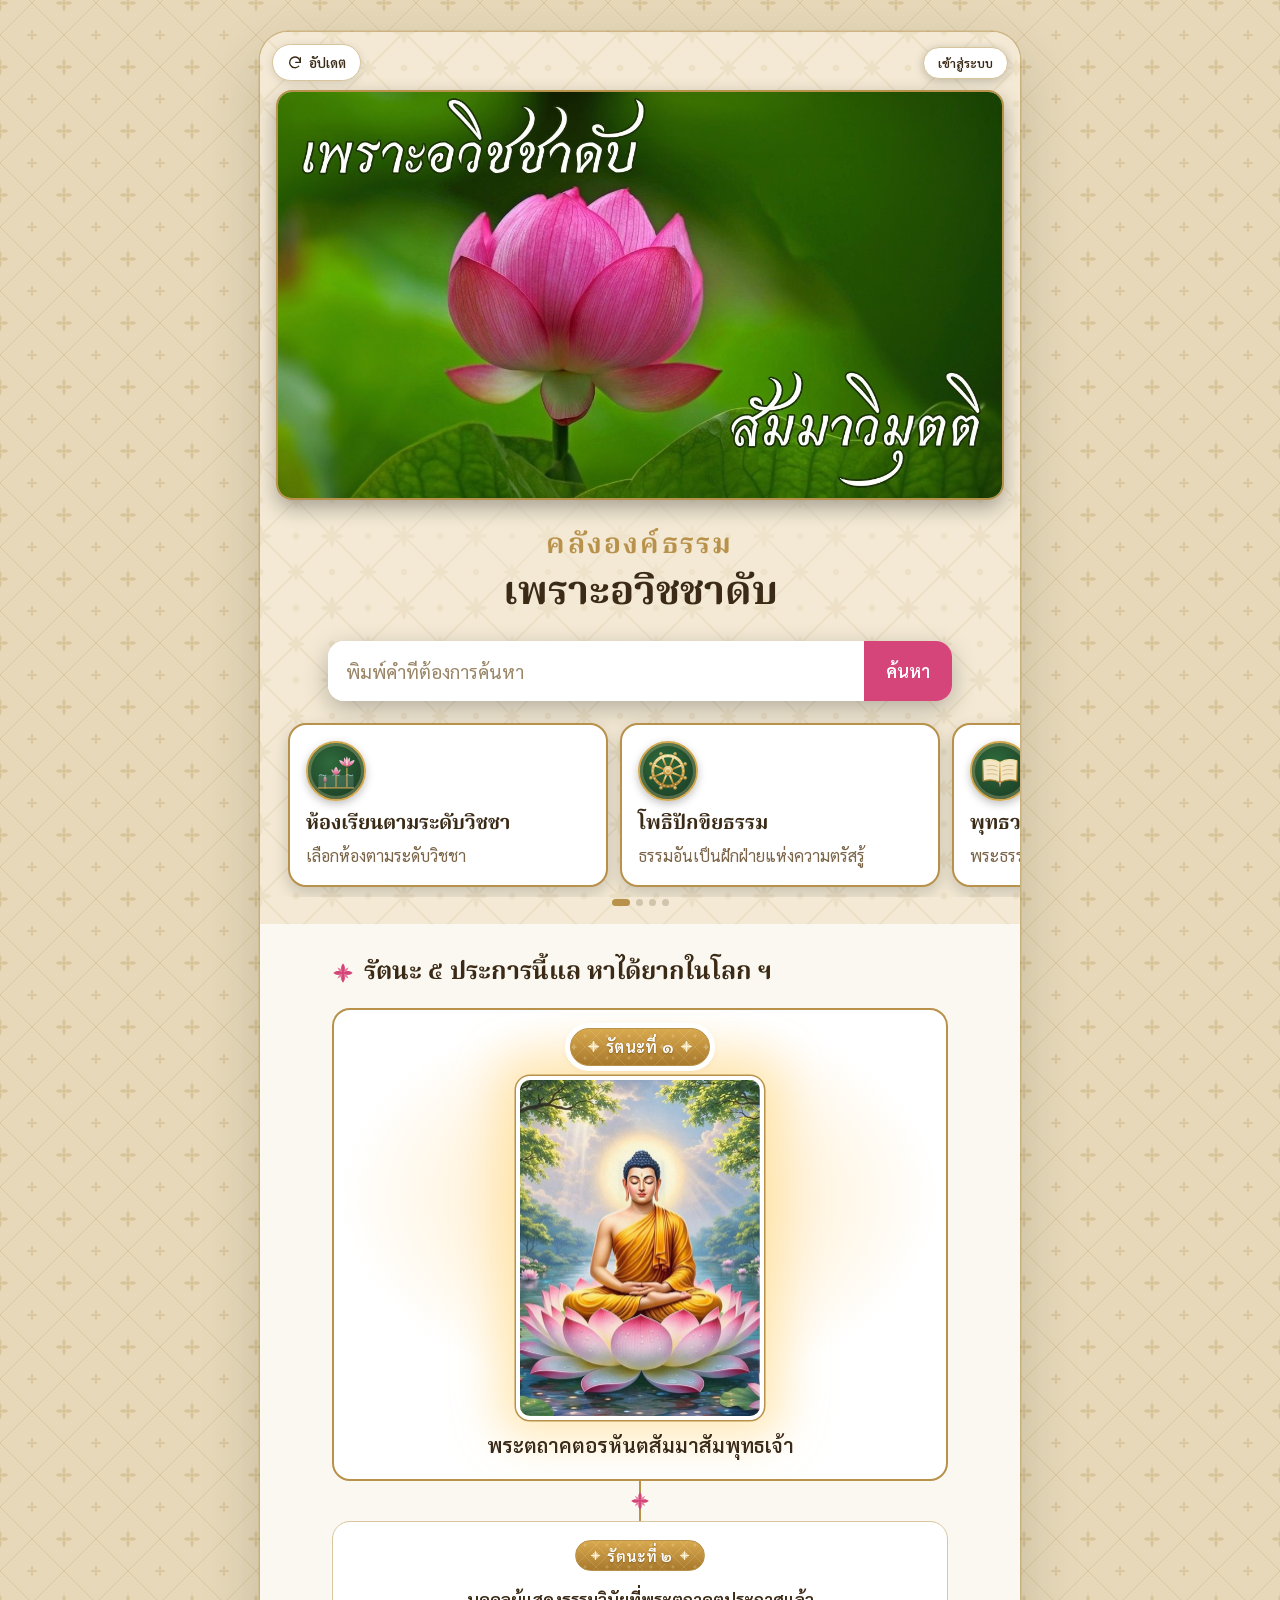
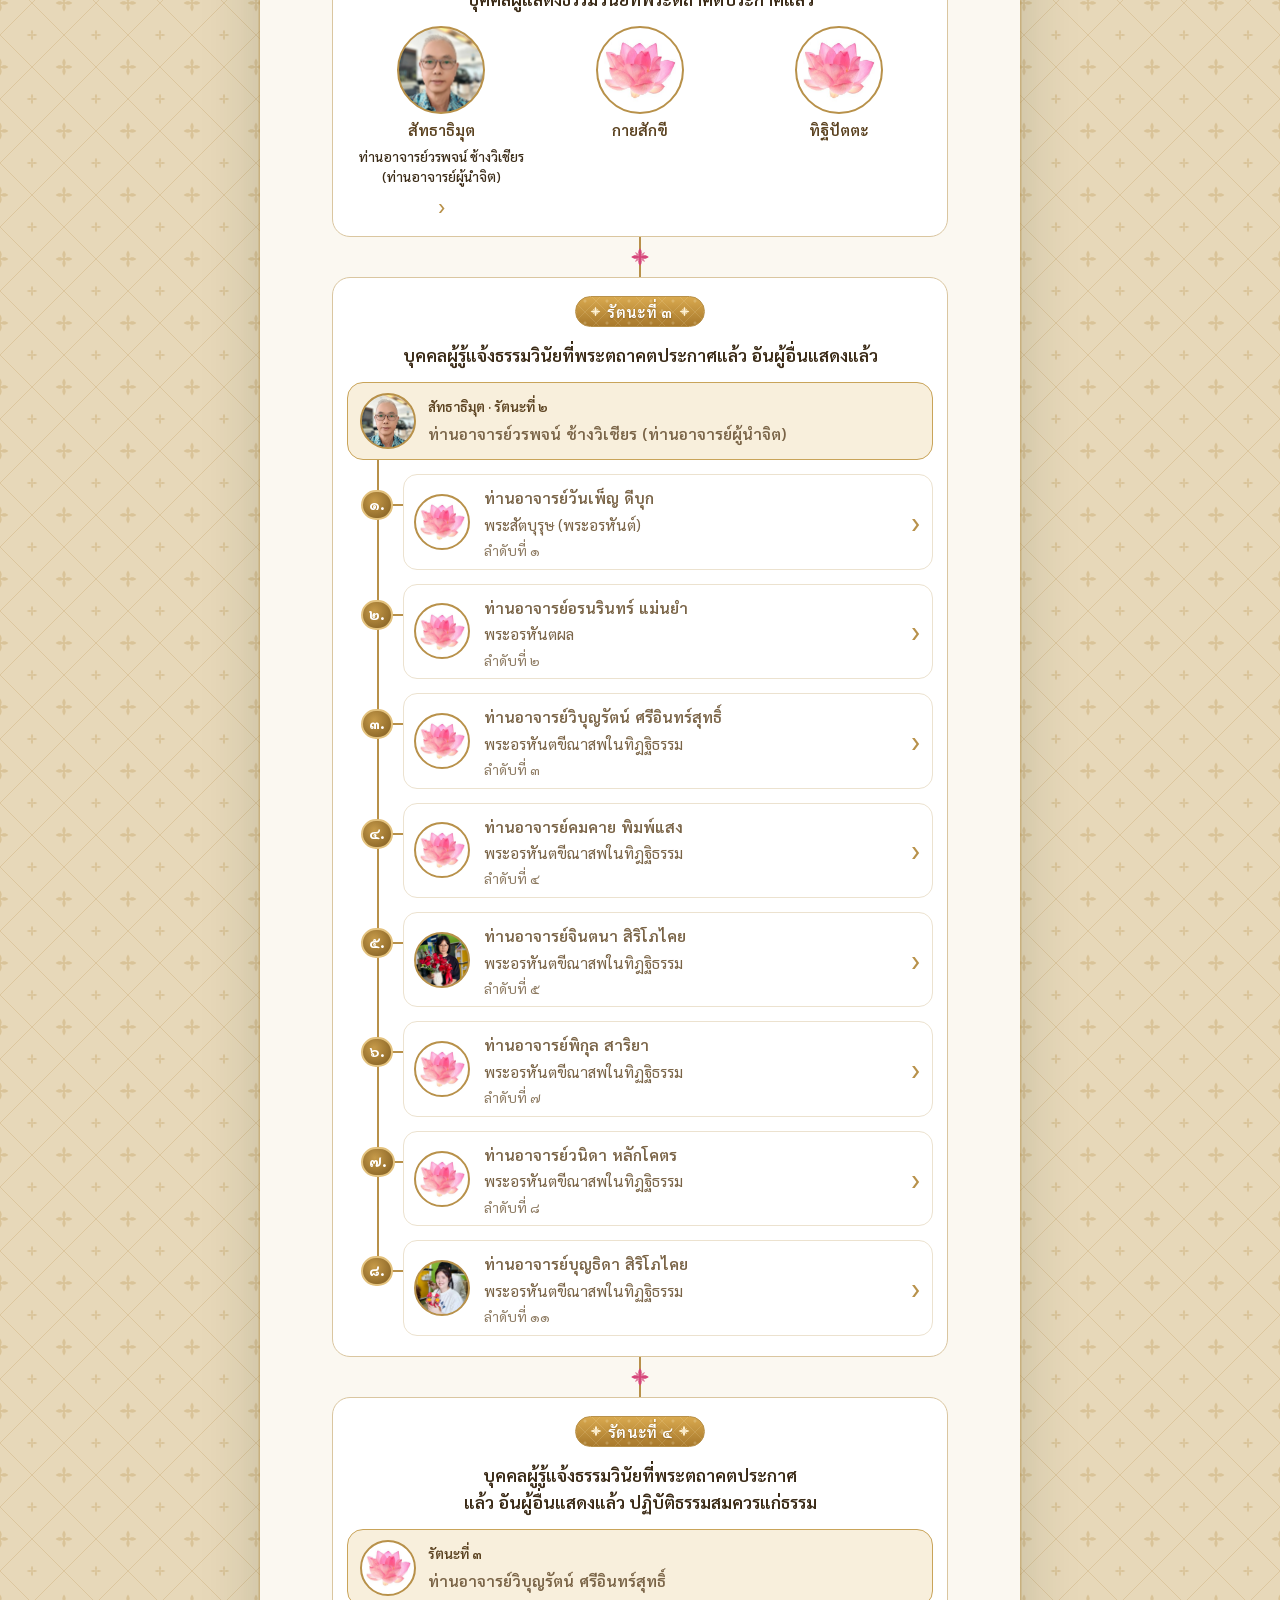
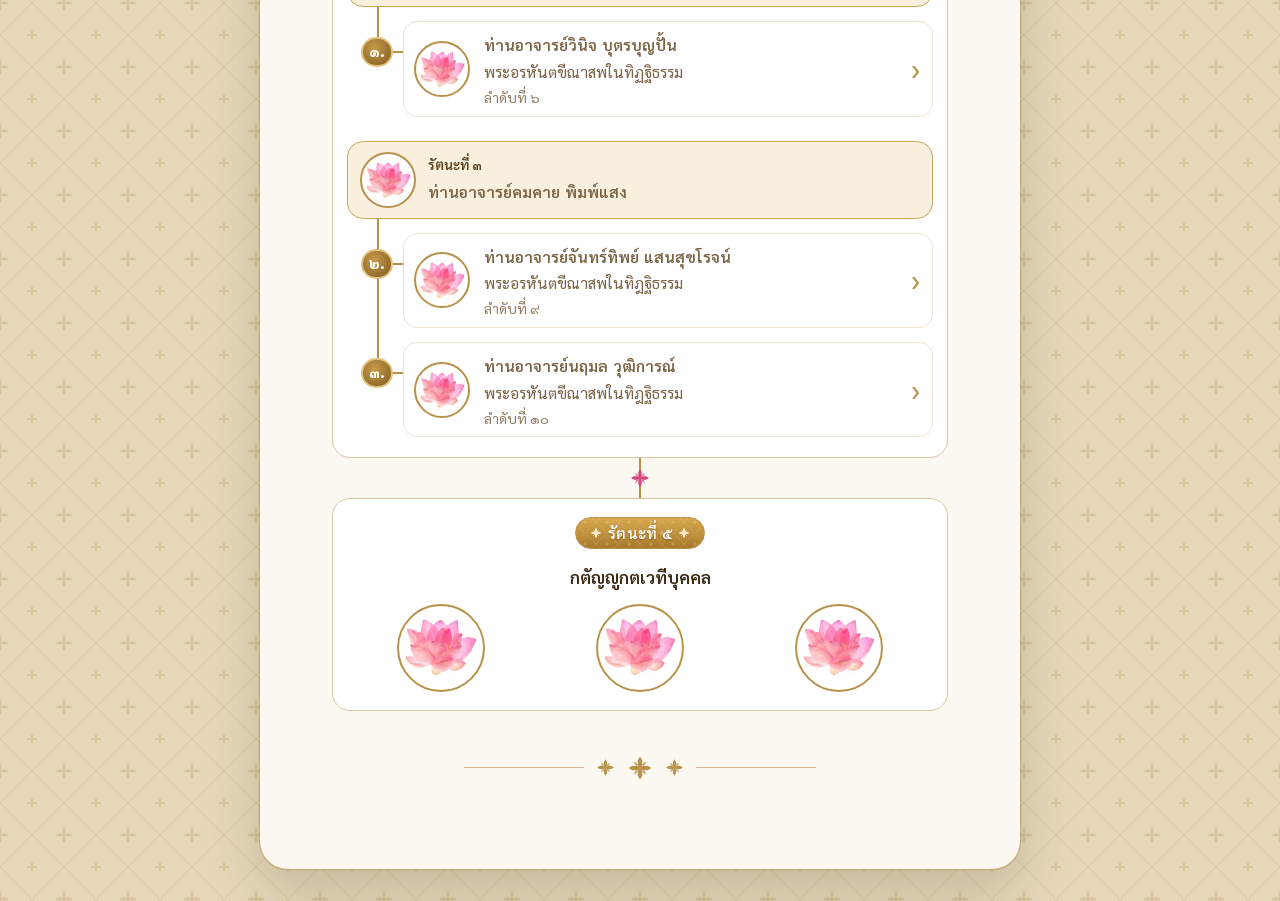
==== index.html @ fa1f5c1e "Add files via upload" ====
<!doctype html>
<html lang="th">
<head>
<meta charset="utf-8">
<meta name="viewport" content="width=device-width,initial-scale=1,viewport-fit=cover">
<title>คลังองค์ธรรมเพราะอวิชชาดับ</title>
<meta name="description" content="คลังองค์ธรรมเพราะอวิชชาดับ อ่าน คัดลอก และส่งต่อทาง LINE">
<meta property="og:title" content="คลังองค์ธรรมเพราะอวิชชาดับ">
<meta property="og:description" content="อ่าน คัดลอก และส่งต่อทาง LINE">
<meta property="og:image" content="images/hero.jpg">
<link rel="apple-touch-icon" href="images/icon-180.png">
<link rel="icon" type="image/png" sizes="192x192" href="images/icon-192.png">
<link rel="manifest" href="manifest.webmanifest">
<meta name="apple-mobile-web-app-title" content="เพราะอวิชชาดับ">
<meta name="application-name" content="เพราะอวิชชาดับ">
<meta name="theme-color" content="#f3e9d4" media="(prefers-color-scheme: light)">
<meta name="theme-color" content="#f3e9d4" media="(prefers-color-scheme: dark)">
<meta name="color-scheme" content="light only">
<link rel="preconnect" href="https://fonts.googleapis.com">
<link rel="preconnect" href="https://fonts.gstatic.com" crossorigin>
<link rel="stylesheet" href="https://fonts.googleapis.com/css2?family=Noto+Serif+Thai:wght@500;700&family=Sarabun:wght@400;500;600&display=swap">
<meta name="app-version" content="20261016za">
<!-- for pages opened before this change: app.js?v=20261016za -->
<link rel="stylesheet" href="assets/style-20261016za.css">
</head>
<body>
<svg class="defs" width="0" height="0" aria-hidden="true" focusable="false"><defs>
<linearGradient id="gg" x1="0" y1="0" x2="0" y2="1"><stop offset="0" stop-color="#f7e3a8"/><stop offset=".5" stop-color="#d4a94f"/><stop offset="1" stop-color="#a87a2c"/></linearGradient>
<linearGradient id="gp" x1="0" y1="0" x2="0" y2="1"><stop offset="0" stop-color="#ffd9e6"/><stop offset="1" stop-color="#d6457a"/></linearGradient>
<linearGradient id="gr" x1="0" y1="0" x2="0" y2="1"><stop offset="0" stop-color="#8a2c2c"/><stop offset="1" stop-color="#5a1a1a"/></linearGradient>
</defs></svg>
<div class="shell">

<button type="button" class="reloadbtn" id="reloadBtn"><svg viewBox="0 0 24 24" fill="none" stroke="currentColor" stroke-width="2" stroke-linecap="round" stroke-linejoin="round" aria-hidden="true"><path d="M20 11a8 8 0 1 0-2.3 5.7"/><path d="M20 4v7h-7"/></svg>อัปเดต</button>
<div class="acctwrap" id="acctwrap">
  <button type="button" class="acct" id="acct">เข้าสู่ระบบ</button>
  <div class="amenu" id="amenu" hidden>
    <span id="adminWho"></span>
    <button type="button" id="pendingBtn" hidden>รอตรวจ</button>
    <button type="button" id="settingsBtn" hidden>ตั้งค่ารหัส</button>
    <button type="button" id="logout">ออกจากระบบ</button>
  </div>
</div>
<span class="astatus" id="astatus" aria-live="polite"></span>

<header class="bar"><div class="col pad">
  <button class="back" id="back" type="button" hidden>‹ กลับ</button>
  <span class="brand" id="brand"></span>
  <div class="size"><button id="smaller" type="button" aria-label="ตัวเล็กลง">ก-</button><button id="bigger" type="button" aria-label="ตัวใหญ่ขึ้น">ก+</button></div>
</div></header>

<div id="home" class="view">
  <section class="hero"><div class="col pad">
    <div class="bwrap"><a id="heroLink" href="#" target="_blank" rel="noopener"><img class="banner" id="heroImg" src="" alt=""></a></div>
    <div class="cap2"><span class="cap2a">คลังองค์ธรรม</span><h1 class="cap2b" id="h1">เพราะอวิชชาดับ</h1></div>
    <div class="inner">
      <form class="search" id="sform" role="search">
        <input id="q" type="search" placeholder="พิมพ์คำที่ต้องการค้นหา" aria-label="ค้นหา">
        <button type="submit">ค้นหา</button>
      </form>
    </div>
    <div class="secs" id="secs"></div>
    <div class="secdots" id="secdots" aria-hidden="true"></div>
  </div></section>
  <main><div class="col pad">
    <section class="sec" id="results" hidden>
      <h2>ผลการค้นหา</h2>
      <p class="rsum" id="rsum"></p>
      <div class="notes" id="rlist"></div>
    </section>
    <section class="sec">
      <h2 id="ratanaHeading"></h2>
      <div class="ratana" id="ratana"></div>
    </section>
    <div class="foot" aria-hidden="true"><span class="orn"></span><span class="orn" style="font-size:1.4em"></span><span class="orn"></span></div>
  </div></main>
</div>

<div id="loginv" class="view" hidden>
  <main><div class="col pad login2">
    <img class="lglogo" id="lgLogo" src="" alt="">
    <h1>เข้าสู่ระบบ</h1>
    <div class="seg2" role="tablist">
      <button type="button" id="tabMember" class="on" role="tab">สมาชิก</button>
      <button type="button" id="tabAdmin" role="tab">แอดมิน</button>
    </div>
    <p class="lgnote" id="lgNote"></p>
    <form id="lgForm" class="lgform">
      <label class="fld" id="fName"><span>ชื่อ</span><input id="lgName" autocomplete="nickname" placeholder="ชื่อในกลุ่ม LINE"></label>
      <label class="fld" id="fAdminName" hidden><span>ชื่อแอดมิน</span><select id="lgAdminName"></select></label>
      <label class="fld"><span>รหัส</span><input id="lgCode" type="password" inputmode="numeric" autocomplete="off" pattern="[0-9]*"></label>
      <p class="dlgerr" id="lgErr" aria-live="polite"></p>
      <button type="submit" class="btn copy lgbtn">เข้าสู่ระบบ</button>
    </form>
    <p class="lgfine">ไม่มีรหัส ขอได้จากผู้ดูแลในกลุ่ม LINE</p>
  </div></main>
</div>

<div id="roomsv" class="view" hidden>
  <section class="roomshead2 sechead" id="roomsHead"><div class="col pad"><span id="roomsMed" aria-hidden="true"></span><h1 id="roomsHeading"></h1><p id="roomsSub"></p><div class="cardadmin"><button type="button" class="editlink" id="editRoomsCard" hidden>แก้ไขการ์ดหน้าแรก</button><button type="button" class="editlink" id="roomsCardPhoto" hidden><svg viewBox="0 0 24 24" fill="none" stroke="currentColor" stroke-width="1.8" stroke-linejoin="round" aria-hidden="true"><path d="M4 8h3l1.6-2.2h6.8L17 8h3v11H4z"/><circle cx="12" cy="13.3" r="3.4"/></svg>รูปบนการ์ด</button><button type="button" class="editlink" id="roomsCover" hidden><svg viewBox="0 0 24 24" fill="none" stroke="currentColor" stroke-width="1.8" stroke-linejoin="round" aria-hidden="true"><path d="M4 8h3l1.6-2.2h6.8L17 8h3v11H4z"/><circle cx="12" cy="13.3" r="3.4"/></svg>รูปพื้นหลังด้านบน</button><button type="button" class="editlink" id="roomsCoverDel" hidden>เอารูปพื้นหลังออก</button></div></div></section>
  <main><div class="col pad"><section class="sec">
    <div class="steps" id="rooms"></div>
    <button class="addbtn" id="addRoom" type="button" hidden>+ เพิ่มห้อง</button>
    <button class="addbtn suggest" id="suggestRooms" type="button" hidden>+ เสนอเพิ่มองค์ธรรม</button>
  </section></div></main>
</div>

<div id="roomv" class="view" hidden>
  <section class="roomhead roomphoto" id="roomhead"><div class="col pad">
    <button class="roomcam" id="roomPhotoBtn" type="button" hidden><svg viewBox="0 0 24 24" fill="none" stroke="currentColor" stroke-width="1.8" stroke-linejoin="round" aria-hidden="true"><path d="M4 8h3l1.6-2.2h6.8L17 8h3v11H4z"/><circle cx="12" cy="13.3" r="3.4"/></svg>เปลี่ยนรูปห้อง</button>
    <span class="k" id="rk"></span>
    <h1 id="rh"></h1>
    <button class="editlink" id="editRoom" type="button" hidden>แก้ไข / ลบห้อง</button>
  </div></section>
  <main><div class="col pad">
    <section class="sec roomcard">
    <div class="roomdesc" id="rdesc" hidden><div class="rdtext" id="rdescText"></div><div class="rddiv" aria-hidden="true"><i></i><span class="orn"></span><i></i></div></div>
    <h2 id="rc"></h2>
    <div class="notes" id="nlist"></div>
    <button class="addbtn" id="addNote" type="button" hidden>+ เพิ่มองค์ธรรม</button>
    <button class="addbtn suggest" id="suggestNote" type="button" hidden>+ เสนอเพิ่มองค์ธรรมในห้องนี้</button>
  </section></div></main>
</div>

<div id="readv" class="view reader" hidden>
  <div class="col pad">
    <div class="crumb" id="crumb"></div>

    <article class="text" id="text"></article>
    <div class="noteadmin" id="noteAdmin" hidden>
      <button type="button" id="editNote">แก้ไของค์ธรรมนี้</button>
      <button type="button" id="delNote" class="danger">ลบองค์ธรรมนี้</button>
    </div>
  </div>
  <div class="actions"><div class="col pad">
    <button class="btn copy ib" id="copy" type="button"><svg viewBox="0 0 24 24" aria-hidden="true"><rect x="8" y="8" width="12" height="12" rx="2" fill="none" stroke="currentColor" stroke-width="2"/><path d="M16 8V5a1 1 0 0 0-1-1H5a1 1 0 0 0-1 1v10a1 1 0 0 0 1 1h3" fill="none" stroke="currentColor" stroke-width="2"/></svg><span>คัดลอก</span></button>
    <a class="btn line ib" id="share" href="#" target="_blank" rel="noopener"><svg viewBox="0 0 24 24" aria-hidden="true"><path d="M12 4C6.5 4 2 7.6 2 12c0 3.9 3.5 7.2 8.3 7.9.3.1.8.2.9.5.1.3 0 .7 0 1l-.1.9c0 .3-.2 1 .9.5s5.8-3.4 7.9-5.9C21.3 15.3 22 13.7 22 12c0-4.4-4.5-8-10-8z" fill="currentColor"/></svg><span>ส่งต่อ LINE</span></a>
    <button class="btn propose ib" id="propose" type="button"><svg viewBox="0 0 24 24" aria-hidden="true"><path d="M4 20h4L19 9l-4-4L4 16z" fill="none" stroke="currentColor" stroke-width="2" stroke-linejoin="round"/></svg><span>เสนอเพิ่ม / แก้ไข</span></button>
    <div class="toast" id="toast" aria-live="polite"></div>
  </div></div>
</div>



<div id="personv" class="view" hidden>
  <section class="perhead"><div class="col pad" id="pphead"></div></section>
  <main><div class="col pad">
  <section class="sec reccard" id="pbio" hidden>
    <h2>ชีวประวัติย่อ</h2>
    <div class="biotext" id="pbioText"></div>
    <div class="empty" id="pbioEmpty">ยังไม่มีชีวประวัติย่อ</div>
    <button class="addbtn" id="editBio" type="button" hidden></button>
  </section>
  <section class="sec reccard" id="precs">
    <h2 id="ptitle"></h2>
    <div class="recs" id="plist2"></div>
    <button class="addbtn" id="addRec" type="button" hidden>+ เพิ่มบันทึกการบรรลุธรรม</button>
    <button class="addbtn suggest" id="suggestRec" type="button" hidden>+ เสนอเพิ่มบันทึกการบรรลุธรรม</button>
  </section>
  <button class="linkbtn" id="bioOnlyBtn" type="button" hidden></button></div></main>
</div>

<div id="sectionv" class="view" hidden>
  <section class="roomshead2 sechead" id="secHead"><div class="col pad">
    <span id="secMed"></span>
    <h1 id="secTitle"></h1><p id="secSub"></p>
    <div class="cardadmin" id="secAdmin" hidden><button type="button" class="editlink" id="editSec">แก้ไขหมวดนี้</button><button type="button" class="editlink" id="secPhoto"><svg viewBox="0 0 24 24" fill="none" stroke="currentColor" stroke-width="1.8" stroke-linejoin="round" aria-hidden="true"><path d="M4 8h3l1.6-2.2h6.8L17 8h3v11H4z"/><circle cx="12" cy="13.3" r="3.4"/></svg>รูปบนการ์ด</button><button type="button" class="editlink" id="secCover"><svg viewBox="0 0 24 24" fill="none" stroke="currentColor" stroke-width="1.8" stroke-linejoin="round" aria-hidden="true"><path d="M4 8h3l1.6-2.2h6.8L17 8h3v11H4z"/><circle cx="12" cy="13.3" r="3.4"/></svg>รูปพื้นหลังด้านบน</button><button type="button" class="editlink" id="secCoverDel" hidden>เอารูปพื้นหลังออก</button></div>
  </div></section>
  <main><div class="col pad"><section class="ov" id="secOv" hidden></section><button class="addbtn" id="editOv" type="button" hidden>แก้ไขภาพรวม</button><section class="sec roomcard">
    <h2 id="secCount"></h2>
    <div class="steps toplist" id="slist2"></div>
    <button class="addbtn" id="addItem" type="button">+ เพิ่มเนื้อหา</button>
    <button class="addbtn suggest" id="suggestItem" type="button" hidden>+ เสนอเพิ่มเนื้อหาในหมวดนี้</button>
  </section></div></main>
</div>

<div id="pendingv" class="view" hidden>
  <section class="roomhead"><div class="col pad"><h1>ข้อเสนอที่รอตรวจ</h1></div></section>
  <main><div class="col pad"><section class="sec"><div class="notes" id="plist"></div></section></div></main>
</div>

<div id="settingsv" class="view" hidden>
  <section class="roomhead"><div class="col pad"><h1>ตั้งค่ารหัส</h1></div></section>
  <main><div class="col pad"><section class="sec" id="slist"></section></div></main>
</div>

</div>

<dialog id="dlg">
  <form method="dialog" id="dlgForm">
    <h3 id="dlgTitle"></h3>
    <div id="dlgFields"></div>
    <div class="dlgbtns">
      <button type="button" id="dlgDel" class="dlgdel" hidden></button>
      <button type="button" id="dlgCancel">ยกเลิก</button>
      <button type="submit" id="dlgOk" class="primary">บันทึก</button>
    </div>
  </form>
</dialog>
<input type="file" id="picker" accept="image/*" hidden>

<script src="assets/app-20261016za.js"></script>
</body>
</html>
---- assets/style-20261016za.css ----
/* base reset */
*{box-sizing:border-box}
html{-webkit-text-size-adjust:100%}
:root{padding-top:env(safe-area-inset-top,0px);padding-bottom:env(safe-area-inset-bottom,0px)}
body{margin:0}
img{max-width:100%}
[hidden]{display:none!important}

/* Layout: phone-first single column; the group's lotus photo as the opening banner, leaf-green bars, lotus-pink accents on light leaf-tinted paper */
:root{color-scheme:light;
  --sky:#24502f; --sky2:#2f6a3c; --gold:#d6457a; --paper:#f5f9f3; --card:#ffffff;
  --ink:#1d2a20; --muted:#58685c; --line:#dfe8dc; --slot:#fbeef3; --petal:#fde7ef;
  --display:"Noto Serif Thai","Sarabun",serif; --body:"Sarabun","Thonburi",sans-serif; --script:"Charm","Noto Serif Thai",serif;
  --fs:19px;
}
@media not all{:root:not([data-theme="light"]){
  --sky:#173621; --sky2:#21492c; --gold:#f07aa5; --paper:#0f1611; --card:#18221a;
  --ink:#ecf3ec; --muted:#a3b5a6; --line:#2a382c; --slot:#2a1d24; --petal:#3a2430; color-scheme:dark}}
:root[data-theme="dark"]{
  --sky:#173621; --sky2:#21492c; --gold:#f07aa5; --paper:#0f1611; --card:#18221a;
  --ink:#ecf3ec; --muted:#a3b5a6; --line:#2a382c; --slot:#2a1d24; --petal:#3a2430; color-scheme:dark}
*{box-sizing:border-box}
body{background:var(--paper);color:var(--ink);font-family:var(--body);font-size:var(--fs);line-height:1.7}
.pad{padding-left:max(16px,env(safe-area-inset-left,0px));padding-right:max(16px,env(safe-area-inset-right,0px))}
.col{max-width:680px;margin:0 auto}
button{font-family:inherit}
:focus-visible{outline:3px solid var(--gold);outline-offset:2px}

/* top bar */
.bar{position:sticky;top:env(safe-area-inset-top,0px);z-index:5;background:var(--sky);color:#fff}
.bar .col{display:flex;align-items:center;gap:10px;min-height:60px}
.back{background:none;border:0;color:#fff;font-size:1em;min-height:48px;padding:0 6px;cursor:pointer;display:flex;align-items:center;gap:4px}
.brand{font-family:var(--display);font-weight:700;font-size:1.05em;flex:1;min-width:0;white-space:nowrap;overflow:hidden;text-overflow:ellipsis}
.size{display:flex;gap:6px}
.size button{min-width:46px;min-height:44px;border-radius:10px;border:1.5px solid rgba(255,255,255,.35);background:transparent;color:#fff;font-weight:600;font-size:.8em;cursor:pointer}

/* hero */
.hero{background:var(--sky)}
.hero .col{padding-block:0 24px;display:flex;flex-direction:column;gap:0}
.banner{display:block;width:100%;max-width:100%;aspect-ratio:16/9;object-fit:cover;border-radius:0 0 22px 22px}
.bwrap{position:relative}
.corner{position:absolute;top:5%;right:5%;text-align:right;font-family:var(--script);font-weight:700;color:#fff;font-size:clamp(16px,4.6vw,30px);line-height:1.3;text-shadow:0 2px 8px rgba(10,40,10,.6)}
.art{position:relative;width:100%;max-width:100%;aspect-ratio:4/3;overflow:hidden;border-radius:0 0 26px 26px}
@media (min-width:560px){.art{aspect-ratio:16/9}}
.art svg{position:absolute;inset:0;width:100%;height:100%;display:block}
.art span{position:absolute;font-family:var(--script);font-weight:700;color:#fff;line-height:1.2;text-shadow:0 2px 10px rgba(20,50,20,.55),0 0 2px rgba(0,0,0,.35)}
.t1{top:6%;left:6%;font-size:clamp(34px,9.5vw,58px)}
.t2{bottom:9%;right:6%;font-size:clamp(30px,8.5vw,52px)}
.hero .col.pad{padding-left:0;padding-right:0}
.hero .inner{padding-left:max(16px,env(safe-area-inset-left,0px));padding-right:max(16px,env(safe-area-inset-right,0px));display:flex;flex-direction:column;gap:10px;color:#fff;text-align:center;margin-top:18px}
.hero p{margin:0;opacity:.92;font-size:.92em}
.vh{position:absolute;width:1px;height:1px;overflow:hidden;clip:rect(0 0 0 0)}
.search{width:100%;display:flex;align-items:stretch;background:#fff;border-radius:16px;overflow:hidden;box-shadow:0 8px 24px rgba(0,0,0,.25);margin-bottom:6px}
.search input{flex:1;min-width:0;border:0;padding:0 18px;min-height:60px;font:inherit;font-size:1em;color:#1d2a20;background:#fff}
.search input::placeholder{color:#7a877d}
.search button{white-space:nowrap;flex:none;border:0;background:var(--gold);color:#fff;font-weight:600;padding:0 22px;min-height:60px;cursor:pointer;font-size:.95em}
.brand{font-family:var(--body)!important;font-weight:600!important;font-size:clamp(17px,4.6vw,22px)!important}
/* sections */
main .col{display:flex;flex-direction:column;gap:36px;padding-block:28px 56px}
.sec{display:flex;flex-direction:column;gap:14px}
.sec h2{font-family:var(--display);font-weight:700;font-size:1.3em;margin:0;display:flex;align-items:center;gap:10px}
.sec h2::before{content:"";width:10px;height:10px;transform:rotate(45deg);background:var(--gold);flex:none}
.sub{margin:-8px 0 0;color:var(--muted);font-size:.85em}

/* lineage chart */
.chart{background:var(--card);border:1.5px solid var(--line);border-radius:20px;padding:24px 14px;display:flex;flex-direction:column;align-items:center;gap:0;overflow-x:auto}
.tier{display:flex;justify-content:center;gap:14px;flex-wrap:nowrap}
.stem{width:2px;height:22px;background:var(--gold);opacity:.7}
.branch{height:2px;background:var(--gold);opacity:.7;width:66%}
.person{display:flex;flex-direction:column;align-items:center;gap:6px;width:96px;text-align:center}
.person.big{width:160px}
.ph{width:78px;height:78px;border-radius:50%;background:var(--slot);border:2px solid var(--line);display:grid;place-items:center;color:var(--muted);font-size:.62em;line-height:1.3}
.big .ph{width:140px;height:140px;border:3px solid var(--gold);background-color:var(--petal);font-size:.7em}
.nm{font-weight:600;font-size:.78em;line-height:1.4}
.rl{font-size:.68em;color:var(--muted);line-height:1.3}

/* ratana chart */
.ratana{display:flex;flex-direction:column;align-items:stretch}
.lvl{background:var(--card);border:1.5px solid var(--line);border-radius:18px;padding:18px 14px;display:flex;flex-direction:column;align-items:center;gap:14px;text-align:center}
.lvl.top{background:var(--petal);border-color:var(--gold)}
.lvl h3{margin:0;font-family:var(--body);font-weight:600;font-size:.92em;line-height:1.55;text-wrap:balance}
.lvl.top h3{font-size:1.05em}
.link{width:2px;height:22px;background:var(--gold);align-self:center;opacity:.8}
.tier{display:flex;flex-wrap:wrap;justify-content:center;gap:14px}
.eleven{gap:10px}
.eleven .person{width:60px}
.eleven .ph{width:56px;height:56px}
.rn{display:inline-block;background:var(--gold);color:#fff;font-weight:600;font-size:.78em;padding:2px 14px;border-radius:999px;letter-spacing:.02em}
/* thai ornament: ประจำยาม */
:root{--prajam:url("data:image/svg+xml,%3Csvg%20xmlns%3D%22http%3A//www.w3.org/2000/svg%22%20viewBox%3D%220%200%2024%2024%22%3E%3Cpath%20d%3D%22M12%201.5C14.8%204.6%2014.8%208.6%2012%2012C9.2%208.6%209.2%204.6%2012%201.5Z%22%20transform%3D%22rotate%280%2012%2012%29%22/%3E%3Cpath%20d%3D%22M12%201.5C14.8%204.6%2014.8%208.6%2012%2012C9.2%208.6%209.2%204.6%2012%201.5Z%22%20transform%3D%22rotate%2890%2012%2012%29%22/%3E%3Cpath%20d%3D%22M12%201.5C14.8%204.6%2014.8%208.6%2012%2012C9.2%208.6%209.2%204.6%2012%201.5Z%22%20transform%3D%22rotate%28180%2012%2012%29%22/%3E%3Cpath%20d%3D%22M12%201.5C14.8%204.6%2014.8%208.6%2012%2012C9.2%208.6%209.2%204.6%2012%201.5Z%22%20transform%3D%22rotate%28270%2012%2012%29%22/%3E%3Cpath%20d%3D%22M12%2012C12.6%208.6%2015.4%206.8%2018%206C17.2%208.6%2015.4%2011.4%2012%2012Z%22%20transform%3D%22rotate%280%2012%2012%29%22%20opacity%3D%22.7%22/%3E%3Cpath%20d%3D%22M12%2012C12.6%208.6%2015.4%206.8%2018%206C17.2%208.6%2015.4%2011.4%2012%2012Z%22%20transform%3D%22rotate%2890%2012%2012%29%22%20opacity%3D%22.7%22/%3E%3Cpath%20d%3D%22M12%2012C12.6%208.6%2015.4%206.8%2018%206C17.2%208.6%2015.4%2011.4%2012%2012Z%22%20transform%3D%22rotate%28180%2012%2012%29%22%20opacity%3D%22.7%22/%3E%3Cpath%20d%3D%22M12%2012C12.6%208.6%2015.4%206.8%2018%206C17.2%208.6%2015.4%2011.4%2012%2012Z%22%20transform%3D%22rotate%28270%2012%2012%29%22%20opacity%3D%22.7%22/%3E%3Ccircle%20cx%3D%2212%22%20cy%3D%2212%22%20r%3D%221.8%22/%3E%3C/svg%3E");--thaigold:#b8914a}
@media not all{:root:not([data-theme="light"]){--thaigold:#d8b46e}}
:root[data-theme="dark"]{--thaigold:#d8b46e}
.orn{display:inline-block;width:1em;height:1em;background:currentColor;-webkit-mask:var(--prajam) center/contain no-repeat;mask:var(--prajam) center/contain no-repeat}
.sec h2::before{content:"";width:22px;height:22px;transform:none;background:var(--gold);-webkit-mask:var(--prajam) center/contain no-repeat;mask:var(--prajam) center/contain no-repeat}
.bar{box-shadow:inset 0 -3px 0 var(--thaigold)}
.bar::after{content:"";position:absolute;left:0;right:0;bottom:-8px;height:8px;background:linear-gradient(135deg,var(--thaigold) 25%,transparent 25%) 0 0/12px 8px,linear-gradient(225deg,var(--thaigold) 25%,transparent 25%) 0 0/12px 8px;opacity:.55;pointer-events:none}
.link{position:relative;width:2px;height:40px;background:var(--thaigold);opacity:1}
.link::after{content:"";position:absolute;left:50%;top:50%;width:20px;height:20px;transform:translate(-50%,-50%);background:var(--gold);-webkit-mask:var(--prajam) center/contain no-repeat;mask:var(--prajam) center/contain no-repeat}
.lvl{border-color:color-mix(in srgb,var(--thaigold) 35%,var(--line))}
.lvl.top{border:2px solid var(--thaigold)}
.rn{background:transparent!important;color:var(--gold)!important;border:1.5px solid var(--thaigold);display:inline-flex!important;align-items:center;gap:6px}
.rn::before,.rn::after{content:"";width:.8em;height:.8em;background:var(--thaigold);-webkit-mask:var(--prajam) center/contain no-repeat;mask:var(--prajam) center/contain no-repeat}
.ph{border:2px solid var(--thaigold)!important;background-color:var(--petal)!important}
.big .ph{border-width:3px!important;box-shadow:0 0 0 5px var(--card),0 0 0 6.5px var(--thaigold)}
.badge{border:1.5px solid var(--thaigold)}
.arrow{color:var(--thaigold)}
.note .nn{background:transparent;color:var(--gold);border:1.5px solid var(--thaigold)}
.roomhead{box-shadow:inset 0 -3px 0 var(--thaigold)}
.foot{display:flex;align-items:center;justify-content:center;gap:12px;color:var(--thaigold);padding-block:8px 32px}
.foot::before,.foot::after{content:"";flex:1;max-width:120px;height:1px;background:var(--thaigold);opacity:.6}
.ph{position:relative;overflow:hidden;background-image:var(--lotusimg);background-size:86% auto;background-repeat:no-repeat;background-position:center!important}
.ph.has{background-size:cover!important}
.ph:not(.has){background-color:#fff!important}
.addimg{inset:auto!important;left:50%!important;bottom:4%!important;transform:translateX(-50%);width:18px;height:18px;border-radius:50%!important;background:rgba(255,255,255,.7)!important;color:var(--thaigold)!important;font-size:14px!important;opacity:.45}
.addimg:hover,.addimg:focus-visible{opacity:1}
.big .addimg{width:22px;height:22px;font-size:16px!important}
.addimg{position:absolute;inset:0;border:0;background:transparent;cursor:pointer;display:grid;place-items:center;color:var(--gold);font-size:1.6em;font-weight:400;line-height:1}
.big .addimg{font-size:2.2em}
.ph.has .addimg{opacity:.3}
.addimg:focus-visible{outline:3px solid var(--gold);outline-offset:-3px;border-radius:50%}
.aclist{list-style:none;margin:0;padding:0;width:100%;display:flex;flex-direction:column;gap:10px;text-align:left}
.ac{display:flex;align-items:center;gap:14px;padding:10px 4px;border-top:1px solid var(--line)}
.ac:first-child{border-top:0}
.ac .ph{flex:none;width:64px;height:64px;border-radius:50%;display:grid;place-items:center}
.acx{display:flex;flex-direction:column;min-width:0;line-height:1.5}
.acx b{font-weight:600}
.acx span{font-size:.82em;color:var(--muted)}
.acx .ord{color:var(--gold);font-weight:600;font-size:.72em}
:root{--lotusimg:url(../images/lotus.jpg)}
.ph.arch{width:200px!important;height:225px!important;border-radius:100px 100px 18px 18px!important;background-position:center top!important;box-shadow:0 0 0 5px var(--card),0 0 0 6.5px var(--thaigold)!important}
.person.big{width:220px!important}
.lvl.top{position:relative;overflow:hidden;isolation:isolate;background:radial-gradient(ellipse 70% 60% at 50% 40%,rgba(255,246,222,.98) 0,rgba(255,232,196,.75) 30%,rgba(255,220,200,.25) 58%,rgba(255,220,200,0) 75%),url("data:image/svg+xml,%3Csvg%20xmlns%3D%22http%3A//www.w3.org/2000/svg%22%20width%3D%2256%22%20height%3D%2256%22%20viewBox%3D%220%200%2056%2056%22%3E%3Cg%20fill%3D%22none%22%20stroke%3D%22%23b8914a%22%20stroke-width%3D%22.8%22%20opacity%3D%22.55%22%3E%3Cpath%20d%3D%22M28%200L56%2028L28%2056L0%2028Z%22/%3E%3C/g%3E%3Cg%20fill%3D%22%23b8914a%22%20opacity%3D%22.45%22%3E%3Cg%20transform%3D%22translate%2828%2028%29%20scale%280.75%29%20translate%28-12%20-12%29%22%3E%3Cpath%20d%3D%22M12%201.5C14.8%204.6%2014.8%208.6%2012%2012C9.2%208.6%209.2%204.6%2012%201.5Z%22%20transform%3D%22rotate%280%2012%2012%29%22/%3E%3Cpath%20d%3D%22M12%201.5C14.8%204.6%2014.8%208.6%2012%2012C9.2%208.6%209.2%204.6%2012%201.5Z%22%20transform%3D%22rotate%2890%2012%2012%29%22/%3E%3Cpath%20d%3D%22M12%201.5C14.8%204.6%2014.8%208.6%2012%2012C9.2%208.6%209.2%204.6%2012%201.5Z%22%20transform%3D%22rotate%28180%2012%2012%29%22/%3E%3Cpath%20d%3D%22M12%201.5C14.8%204.6%2014.8%208.6%2012%2012C9.2%208.6%209.2%204.6%2012%201.5Z%22%20transform%3D%22rotate%28270%2012%2012%29%22/%3E%3Ccircle%20cx%3D%2212%22%20cy%3D%2212%22%20r%3D%221.8%22/%3E%3C/g%3E%3Cg%20transform%3D%22translate%280%200%29%20scale%280.5%29%20translate%28-12%20-12%29%22%3E%3Cpath%20d%3D%22M12%201.5C14.8%204.6%2014.8%208.6%2012%2012C9.2%208.6%209.2%204.6%2012%201.5Z%22%20transform%3D%22rotate%280%2012%2012%29%22/%3E%3Cpath%20d%3D%22M12%201.5C14.8%204.6%2014.8%208.6%2012%2012C9.2%208.6%209.2%204.6%2012%201.5Z%22%20transform%3D%22rotate%2890%2012%2012%29%22/%3E%3Cpath%20d%3D%22M12%201.5C14.8%204.6%2014.8%208.6%2012%2012C9.2%208.6%209.2%204.6%2012%201.5Z%22%20transform%3D%22rotate%28180%2012%2012%29%22/%3E%3Cpath%20d%3D%22M12%201.5C14.8%204.6%2014.8%208.6%2012%2012C9.2%208.6%209.2%204.6%2012%201.5Z%22%20transform%3D%22rotate%28270%2012%2012%29%22/%3E%3Ccircle%20cx%3D%2212%22%20cy%3D%2212%22%20r%3D%221.8%22/%3E%3C/g%3E%3Cg%20transform%3D%22translate%2856%200%29%20scale%280.5%29%20translate%28-12%20-12%29%22%3E%3Cpath%20d%3D%22M12%201.5C14.8%204.6%2014.8%208.6%2012%2012C9.2%208.6%209.2%204.6%2012%201.5Z%22%20transform%3D%22rotate%280%2012%2012%29%22/%3E%3Cpath%20d%3D%22M12%201.5C14.8%204.6%2014.8%208.6%2012%2012C9.2%208.6%209.2%204.6%2012%201.5Z%22%20transform%3D%22rotate%2890%2012%2012%29%22/%3E%3Cpath%20d%3D%22M12%201.5C14.8%204.6%2014.8%208.6%2012%2012C9.2%208.6%209.2%204.6%2012%201.5Z%22%20transform%3D%22rotate%28180%2012%2012%29%22/%3E%3Cpath%20d%3D%22M12%201.5C14.8%204.6%2014.8%208.6%2012%2012C9.2%208.6%209.2%204.6%2012%201.5Z%22%20transform%3D%22rotate%28270%2012%2012%29%22/%3E%3Ccircle%20cx%3D%2212%22%20cy%3D%2212%22%20r%3D%221.8%22/%3E%3C/g%3E%3Cg%20transform%3D%22translate%280%2056%29%20scale%280.5%29%20translate%28-12%20-12%29%22%3E%3Cpath%20d%3D%22M12%201.5C14.8%204.6%2014.8%208.6%2012%2012C9.2%208.6%209.2%204.6%2012%201.5Z%22%20transform%3D%22rotate%280%2012%2012%29%22/%3E%3Cpath%20d%3D%22M12%201.5C14.8%204.6%2014.8%208.6%2012%2012C9.2%208.6%209.2%204.6%2012%201.5Z%22%20transform%3D%22rotate%2890%2012%2012%29%22/%3E%3Cpath%20d%3D%22M12%201.5C14.8%204.6%2014.8%208.6%2012%2012C9.2%208.6%209.2%204.6%2012%201.5Z%22%20transform%3D%22rotate%28180%2012%2012%29%22/%3E%3Cpath%20d%3D%22M12%201.5C14.8%204.6%2014.8%208.6%2012%2012C9.2%208.6%209.2%204.6%2012%201.5Z%22%20transform%3D%22rotate%28270%2012%2012%29%22/%3E%3Ccircle%20cx%3D%2212%22%20cy%3D%2212%22%20r%3D%221.8%22/%3E%3C/g%3E%3Cg%20transform%3D%22translate%2856%2056%29%20scale%280.5%29%20translate%28-12%20-12%29%22%3E%3Cpath%20d%3D%22M12%201.5C14.8%204.6%2014.8%208.6%2012%2012C9.2%208.6%209.2%204.6%2012%201.5Z%22%20transform%3D%22rotate%280%2012%2012%29%22/%3E%3Cpath%20d%3D%22M12%201.5C14.8%204.6%2014.8%208.6%2012%2012C9.2%208.6%209.2%204.6%2012%201.5Z%22%20transform%3D%22rotate%2890%2012%2012%29%22/%3E%3Cpath%20d%3D%22M12%201.5C14.8%204.6%2014.8%208.6%2012%2012C9.2%208.6%209.2%204.6%2012%201.5Z%22%20transform%3D%22rotate%28180%2012%2012%29%22/%3E%3Cpath%20d%3D%22M12%201.5C14.8%204.6%2014.8%208.6%2012%2012C9.2%208.6%209.2%204.6%2012%201.5Z%22%20transform%3D%22rotate%28270%2012%2012%29%22/%3E%3Ccircle%20cx%3D%2212%22%20cy%3D%2212%22%20r%3D%221.8%22/%3E%3C/g%3E%3C/g%3E%3Cg%20fill%3D%22%23d6457a%22%20opacity%3D%22.25%22%3E%3Ccircle%20cx%3D%2228%22%20cy%3D%227%22%20r%3D%221.6%22/%3E%3Ccircle%20cx%3D%2228%22%20cy%3D%2249%22%20r%3D%221.6%22/%3E%3Ccircle%20cx%3D%227%22%20cy%3D%2228%22%20r%3D%221.6%22/%3E%3Ccircle%20cx%3D%2249%22%20cy%3D%2228%22%20r%3D%221.6%22/%3E%3C/g%3E%3C/svg%3E") center/56px 56px,var(--petal)}
.lvl.top::before{content:"";position:absolute;inset:-20%;z-index:-1;background:repeating-conic-gradient(from 0deg at 50% 42%,rgba(255,226,160,.55) 0deg 3deg,rgba(255,226,160,0) 3deg 10deg);-webkit-mask:radial-gradient(circle at 50% 42%,#000 0,#000 25%,transparent 62%);mask:radial-gradient(circle at 50% 42%,#000 0,#000 25%,transparent 62%)}
.lvl.top::after{content:"";position:absolute;inset:8px;border:1px solid var(--thaigold);border-radius:12px;opacity:.6;pointer-events:none}
.lvl.top>*{position:relative;z-index:1}
.lvl.top h3{color:#3a2a1a}
.ph.arch{box-shadow:0 0 0 5px rgba(255,248,230,.9),0 0 0 6.5px var(--thaigold),0 0 40px 18px rgba(255,225,150,.75)!important}
.lvl.top{background:radial-gradient(ellipse 70% 60% at 50% 40%,rgba(255,240,205,.95) 0,rgba(255,232,190,.6) 30%,rgba(255,255,255,0) 70%),#fff!important}
.buddha{box-shadow:0 0 0 4px #fff,0 0 0 5.5px var(--thaigold),0 0 46px 22px rgba(255,222,150,.7)!important}
.buddha{display:block;width:240px;max-width:100%;height:auto;border-radius:10px;box-shadow:0 0 0 4px #fff,0 0 0 5.5px var(--thaigold)}
.person.big{width:auto!important}
.lvl.top .rn{background:#fff!important;color:#c2336d!important;border-color:var(--thaigold)!important;box-shadow:0 0 0 5px #fff,0 2px 10px rgba(184,145,74,.25);position:relative;z-index:3;font-size:.85em!important;padding:4px 16px!important}
/* rooms */
.rooms{display:flex;flex-direction:column;gap:12px}
.room{display:flex;align-items:center;gap:14px;background:var(--card);border:1.5px solid var(--line);border-radius:18px;padding:14px 16px;min-height:84px;text-align:left;color:inherit;cursor:pointer;width:100%;font:inherit}
.room:hover{border-color:var(--gold)}
.badge{flex:none;width:56px;height:56px;border-radius:14px;background:var(--petal);color:var(--gold);display:grid;place-items:center;font-family:var(--display);font-weight:700;font-size:1.05em}
.rt{flex:1;min-width:0;display:flex;flex-direction:column}
.rt b{font-weight:600;line-height:1.5}
.rt span{font-size:.8em;color:var(--muted)}
.arrow{flex:none;color:var(--gold);font-size:1.4em}
.ex{opacity:.6}

/* room view */
.roomhead{background:var(--sky);color:#fff}
.roomhead .col{padding-block:22px 28px;display:flex;flex-direction:column;gap:6px}
.roomhead .k{color:#ffd3e2;font-size:.85em;font-weight:600}
.roomhead h1{font-family:var(--display);font-size:1.45em;line-height:1.45;margin:0;text-wrap:balance}
.roomimg{margin-top:10px;aspect-ratio:16/7;max-width:100%;border-radius:14px;border:2px dashed rgba(255,255,255,.4);display:grid;place-items:center;font-size:.75em;opacity:.8}
.notes{display:flex;flex-direction:column;gap:12px}
.note{display:flex;gap:14px;align-items:flex-start;background:var(--card);border:1.5px solid var(--line);border-radius:16px;padding:16px;cursor:pointer;width:100%;text-align:left;color:inherit;font:inherit}
.nn{flex:none;width:38px;height:38px;border-radius:50%;background:var(--gold);color:#fff;display:grid;place-items:center;font-weight:600;font-size:.85em}
.note b{font-weight:600;line-height:1.55;min-width:0}
.empty{background:var(--card);border:1.5px dashed var(--line);border-radius:16px;padding:22px;text-align:center;color:var(--muted)}

/* reader */
.reader .col{padding-block:24px 0}
.crumb{font-size:.8em;color:var(--muted);margin-bottom:10px}
.text{white-space:pre-wrap;word-break:break-word;margin:0;line-height:1.85}
.actions{position:sticky;bottom:0;background:var(--paper);border-top:1.5px solid var(--line);padding-block:12px calc(12px + env(safe-area-inset-bottom,0px));margin-top:28px}
.actions .col{display:grid;grid-template-columns:1fr 1fr;gap:10px}
.btn{display:flex;align-items:center;justify-content:center;min-height:58px;border-radius:14px;font-weight:600;font-size:.95em;border:0;cursor:pointer;text-decoration:none}
.copy{background:var(--sky);color:#fff}
:root[data-theme="dark"] .copy{background:var(--sky2)}
.line{background:#06c755;color:#fff}
.toast{text-align:center;color:var(--gold);font-weight:600;min-height:1.6em;font-size:.85em;grid-column:1/-1}

.mock{margin:0 auto;max-width:680px;font-size:.72em;color:var(--muted);text-align:center;padding:14px}
@media (prefers-reduced-motion:no-preference){.view{animation:fade .25s ease}}
@keyframes fade{from{opacity:.4}to{opacity:1}}

a.room,a.note{text-decoration:none}

/* ---------- rooms button under search ---------- */
.roomsbtn{display:flex;align-items:center;gap:12px;margin-top:12px;background:var(--card);color:var(--ink);border:2px solid var(--thaigold);border-radius:16px;min-height:64px;padding:0 18px;text-decoration:none;font-weight:600;font-size:1.02em;box-shadow:0 6px 18px rgba(0,0,0,.18)}
.roomsbtn .orn{color:var(--gold);font-size:1.2em;flex:none}
.roomsbtn span:nth-child(2){flex:1;text-align:left}
.roomsbtn .go{color:var(--gold);font-size:1.5em;flex:none}
.roomsbtn:active{transform:translateY(1px)}
#roomsv .roomhead h1{font-size:1.35em}

/* ---------- admin ---------- */
.adminbar{display:flex;align-items:center;gap:10px;flex-wrap:wrap;background:var(--gold);color:#fff;font-size:.78em;font-weight:600;padding-block:6px;padding-left:max(16px,env(safe-area-inset-left,0px));padding-right:max(16px,env(safe-area-inset-right,0px))}
.adminbar .astatus{flex:1;min-width:0;font-weight:500}
.adminbar button{background:rgba(255,255,255,.2);color:#fff;border:1px solid rgba(255,255,255,.6);border-radius:8px;padding:6px 10px;font:inherit;cursor:pointer}
.astatus.err{color:#fff3a6}
.addbtn{width:100%;min-height:56px;border:2px dashed var(--thaigold);background:transparent;color:var(--gold);border-radius:16px;font:600 .95em var(--body);cursor:pointer;margin-top:4px}
.addbtn.small{width:auto;min-height:40px;padding:0 16px;font-size:.8em;border-radius:12px}
.editlink{align-self:flex-start;background:transparent;border:1px solid rgba(255,255,255,.6);color:inherit;border-radius:10px;padding:4px 12px;font:500 .8em var(--body);cursor:pointer;margin-top:6px}
.editlink.small{border-color:var(--line);color:var(--muted);font-size:.68em;padding:2px 10px;margin-top:4px}
.person .editlink.small{align-self:center}
.noteadmin{display:flex;gap:10px;margin-top:24px;flex-wrap:wrap}
.noteadmin button{min-height:48px;padding:0 18px;border-radius:12px;border:1.5px solid var(--line);background:var(--card);color:var(--ink);font:600 .85em var(--body);cursor:pointer}
.noteadmin .danger{color:#b3261e;border-color:#e8b4b0}
dialog{border:0;border-radius:20px;padding:0;width:min(560px,calc(100vw - 24px));max-height:calc(100vh - 48px);background:var(--card);color:var(--ink);box-shadow:0 20px 60px rgba(0,0,0,.35)}
dialog::backdrop{background:rgba(20,30,22,.5)}
dialog form{display:flex;flex-direction:column;gap:14px;padding:20px}
dialog h3{margin:0;font-family:var(--display);font-size:1.15em}
.fld{display:flex;flex-direction:column;gap:6px;font-size:.85em;color:var(--muted)}
.fld input,.fld textarea{font:400 1.05rem/1.6 var(--body);color:var(--ink);background:var(--paper);border:1.5px solid var(--line);border-radius:12px;padding:12px 14px;width:100%}
.fld textarea{min-height:40vh;resize:vertical}
.dlgbtns{display:flex;gap:10px;justify-content:flex-end}
.dlgbtns button{min-height:50px;padding:0 22px;border-radius:12px;border:1.5px solid var(--line);background:var(--card);color:var(--ink);font:600 .95em var(--body);cursor:pointer}
.dlgbtns .primary{background:var(--sky);border-color:var(--sky);color:#fff}
.login{display:flex;flex-direction:column;gap:16px;padding-block:28px 48px}
.login form{display:flex;flex-direction:column;gap:14px}
.login .msg{color:var(--gold);font-weight:600;min-height:1.5em}

/* ---------- wide screens: the site sits on a Thai-pattern backdrop like a page ---------- */
:root{--backdrop:#e6eee3}
@media not all{:root:not([data-theme="light"]){--backdrop:#0b100c}}
:root[data-theme="dark"]{--backdrop:#0b100c}
@media (min-width:820px){
  html{background:var(--backdrop) url("data:image/svg+xml,%3Csvg%20xmlns%3D%22http%3A//www.w3.org/2000/svg%22%20width%3D%2264%22%20height%3D%2264%22%20viewBox%3D%220%200%2064%2064%22%3E%3Cpath%20d%3D%22M32%200L64%2032L32%2064L0%2032Z%22%20fill%3D%22none%22%20stroke%3D%22%23b8914a%22%20stroke-width%3D%22.7%22%20opacity%3D%22.35%22/%3E%3Cg%20fill%3D%22%23b8914a%22%20opacity%3D%22.3%22%3E%3Cg%20transform%3D%22translate%2832%2032%29%20scale%280.8%29%20translate%28-12%20-12%29%22%3E%3Cpath%20d%3D%22M12%201.5C14.8%204.6%2014.8%208.6%2012%2012C9.2%208.6%209.2%204.6%2012%201.5Z%22%20transform%3D%22rotate%280%2012%2012%29%22/%3E%3Cpath%20d%3D%22M12%201.5C14.8%204.6%2014.8%208.6%2012%2012C9.2%208.6%209.2%204.6%2012%201.5Z%22%20transform%3D%22rotate%2890%2012%2012%29%22/%3E%3Cpath%20d%3D%22M12%201.5C14.8%204.6%2014.8%208.6%2012%2012C9.2%208.6%209.2%204.6%2012%201.5Z%22%20transform%3D%22rotate%28180%2012%2012%29%22/%3E%3Cpath%20d%3D%22M12%201.5C14.8%204.6%2014.8%208.6%2012%2012C9.2%208.6%209.2%204.6%2012%201.5Z%22%20transform%3D%22rotate%28270%2012%2012%29%22/%3E%3Ccircle%20cx%3D%2212%22%20cy%3D%2212%22%20r%3D%221.8%22/%3E%3C/g%3E%3Cg%20transform%3D%22translate%280%200%29%20scale%280.5%29%20translate%28-12%20-12%29%22%3E%3Cpath%20d%3D%22M12%201.5C14.8%204.6%2014.8%208.6%2012%2012C9.2%208.6%209.2%204.6%2012%201.5Z%22%20transform%3D%22rotate%280%2012%2012%29%22/%3E%3Cpath%20d%3D%22M12%201.5C14.8%204.6%2014.8%208.6%2012%2012C9.2%208.6%209.2%204.6%2012%201.5Z%22%20transform%3D%22rotate%2890%2012%2012%29%22/%3E%3Cpath%20d%3D%22M12%201.5C14.8%204.6%2014.8%208.6%2012%2012C9.2%208.6%209.2%204.6%2012%201.5Z%22%20transform%3D%22rotate%28180%2012%2012%29%22/%3E%3Cpath%20d%3D%22M12%201.5C14.8%204.6%2014.8%208.6%2012%2012C9.2%208.6%209.2%204.6%2012%201.5Z%22%20transform%3D%22rotate%28270%2012%2012%29%22/%3E%3Ccircle%20cx%3D%2212%22%20cy%3D%2212%22%20r%3D%221.8%22/%3E%3C/g%3E%3Cg%20transform%3D%22translate%2864%200%29%20scale%280.5%29%20translate%28-12%20-12%29%22%3E%3Cpath%20d%3D%22M12%201.5C14.8%204.6%2014.8%208.6%2012%2012C9.2%208.6%209.2%204.6%2012%201.5Z%22%20transform%3D%22rotate%280%2012%2012%29%22/%3E%3Cpath%20d%3D%22M12%201.5C14.8%204.6%2014.8%208.6%2012%2012C9.2%208.6%209.2%204.6%2012%201.5Z%22%20transform%3D%22rotate%2890%2012%2012%29%22/%3E%3Cpath%20d%3D%22M12%201.5C14.8%204.6%2014.8%208.6%2012%2012C9.2%208.6%209.2%204.6%2012%201.5Z%22%20transform%3D%22rotate%28180%2012%2012%29%22/%3E%3Cpath%20d%3D%22M12%201.5C14.8%204.6%2014.8%208.6%2012%2012C9.2%208.6%209.2%204.6%2012%201.5Z%22%20transform%3D%22rotate%28270%2012%2012%29%22/%3E%3Ccircle%20cx%3D%2212%22%20cy%3D%2212%22%20r%3D%221.8%22/%3E%3C/g%3E%3Cg%20transform%3D%22translate%280%2064%29%20scale%280.5%29%20translate%28-12%20-12%29%22%3E%3Cpath%20d%3D%22M12%201.5C14.8%204.6%2014.8%208.6%2012%2012C9.2%208.6%209.2%204.6%2012%201.5Z%22%20transform%3D%22rotate%280%2012%2012%29%22/%3E%3Cpath%20d%3D%22M12%201.5C14.8%204.6%2014.8%208.6%2012%2012C9.2%208.6%209.2%204.6%2012%201.5Z%22%20transform%3D%22rotate%2890%2012%2012%29%22/%3E%3Cpath%20d%3D%22M12%201.5C14.8%204.6%2014.8%208.6%2012%2012C9.2%208.6%209.2%204.6%2012%201.5Z%22%20transform%3D%22rotate%28180%2012%2012%29%22/%3E%3Cpath%20d%3D%22M12%201.5C14.8%204.6%2014.8%208.6%2012%2012C9.2%208.6%209.2%204.6%2012%201.5Z%22%20transform%3D%22rotate%28270%2012%2012%29%22/%3E%3Ccircle%20cx%3D%2212%22%20cy%3D%2212%22%20r%3D%221.8%22/%3E%3C/g%3E%3Cg%20transform%3D%22translate%2864%2064%29%20scale%280.5%29%20translate%28-12%20-12%29%22%3E%3Cpath%20d%3D%22M12%201.5C14.8%204.6%2014.8%208.6%2012%2012C9.2%208.6%209.2%204.6%2012%201.5Z%22%20transform%3D%22rotate%280%2012%2012%29%22/%3E%3Cpath%20d%3D%22M12%201.5C14.8%204.6%2014.8%208.6%2012%2012C9.2%208.6%209.2%204.6%2012%201.5Z%22%20transform%3D%22rotate%2890%2012%2012%29%22/%3E%3Cpath%20d%3D%22M12%201.5C14.8%204.6%2014.8%208.6%2012%2012C9.2%208.6%209.2%204.6%2012%201.5Z%22%20transform%3D%22rotate%28180%2012%2012%29%22/%3E%3Cpath%20d%3D%22M12%201.5C14.8%204.6%2014.8%208.6%2012%2012C9.2%208.6%209.2%204.6%2012%201.5Z%22%20transform%3D%22rotate%28270%2012%2012%29%22/%3E%3Ccircle%20cx%3D%2212%22%20cy%3D%2212%22%20r%3D%221.8%22/%3E%3C/g%3E%3C/g%3E%3C/svg%3E") center/64px 64px}
  body{background:transparent}
  .shell{max-width:760px;margin:32px auto;background:var(--paper);border-radius:28px;overflow:clip;box-shadow:0 0 0 1.5px color-mix(in srgb,var(--thaigold) 45%,transparent),0 24px 60px rgba(30,50,30,.18)}
  .bar{top:0}
  .bar::after{display:none}
  .banner{border-radius:0!important}
  .hero .col{max-width:none}
  .hero .inner{max-width:680px;margin-inline:auto;width:100%}
  .hero .inner{padding-inline:28px!important}
  main .col{padding-inline:32px!important}
  .actions{position:sticky;bottom:0}
  .tier{gap:22px}
}
@media (min-width:820px){ .ac .ph{width:72px;height:72px} }

/* ---------- reading page: styled lines (text unchanged) ---------- */
.reader .text{white-space:normal;line-height:1.85;display:flex;flex-direction:column;gap:2px;background:var(--card);border:1.5px solid var(--line);border-radius:20px;padding:22px 20px 26px}
.reader .ln{white-space:pre-wrap;word-break:break-word}
.reader .ln.gap{margin-top:.85em}
.reader .ln.title{font-family:var(--display);font-weight:700;font-size:1.28em;line-height:1.55;color:var(--sky);text-wrap:balance;padding-bottom:14px;margin-bottom:6px;border-bottom:1.5px solid color-mix(in srgb,var(--thaigold) 50%,transparent)}
.reader .ln.subtitle{align-self:flex-start;background:var(--petal);color:var(--gold);font-weight:600;border-radius:999px;padding:4px 16px;margin-top:.9em}
.reader .pno{display:inline-block;color:var(--gold);font-weight:600;margin-right:2px}
.reader .ln.ref{margin-top:1.4em;padding:12px 14px;border-radius:12px;background:var(--paper);border-left:4px solid var(--thaigold);color:var(--muted);font-size:.88em}
@media not all{:root:not([data-theme="light"]) .reader .ln.title{color:#cfe8d3}}
:root[data-theme="dark"] .reader .ln.title{color:#cfe8d3}

/* ---------- search results ---------- */
:root{--hl:#ffe08a}
@media not all{:root:not([data-theme="light"]){--hl:#7a5a12}}
:root[data-theme="dark"]{--hl:#7a5a12}
.rsum{margin:-6px 0 0;color:var(--muted);font-size:.88em}
.res{display:flex;flex-direction:column;gap:6px;background:var(--card);border:1.5px solid var(--line);border-radius:16px;padding:14px 16px;color:inherit;text-decoration:none}
.res:hover{border-color:var(--thaigold)}
.res .rhead{display:flex;justify-content:space-between;align-items:center;gap:8px}
.res .rb{background:var(--petal);color:var(--gold);font-weight:600;font-size:.78em;padding:2px 12px;border-radius:999px}
.res .cnt{color:var(--muted);font-size:.78em}
.res .rt{font-weight:600;line-height:1.5}
.res .rroom{color:var(--muted);font-size:.78em}
.res .sn{color:var(--muted);font-size:.88em;line-height:1.6}
.res mark{background:var(--hl);color:inherit;border-radius:4px;padding:0 2px}

/* ratana circles with role + name */
.tier{align-items:flex-start}
.tier .person{width:clamp(96px,28vw,150px)}
.person .role{font-weight:600;font-size:.8em;color:var(--gold);line-height:1.4}
.person .role+.nm{font-weight:500;font-size:.72em;line-height:1.45;color:var(--ink)}
.tier{display:grid!important;grid-template-columns:repeat(3,minmax(0,1fr));gap:10px!important;width:100%}
.tier .person{width:auto}
.tier .ph{width:72px;height:72px}
.person .nm{word-break:normal;overflow-wrap:normal;line-break:strict}
@media (min-width:820px){.tier .ph{width:88px;height:88px}}
.nm .w{white-space:nowrap}

/* ---------- rooms staircase (บันไดขั้นวิชชา) ---------- */
.steps{display:flex;flex-direction:column-reverse;gap:10px;position:relative;padding-left:6px}
.steps::before{content:"";position:absolute;left:28px;top:20px;bottom:20px;width:2px;background:linear-gradient(var(--thaigold),color-mix(in srgb,var(--thaigold) 30%,transparent))}
.step{position:relative;display:flex;align-items:center;gap:14px;background:var(--card);border:1.5px solid var(--line);border-radius:16px;padding:12px 14px;min-height:76px;color:inherit;text-decoration:none;margin-left:calc(var(--i,0) * 12px)}
.step:hover{border-color:var(--thaigold)}
.sno{flex:none;width:48px;height:48px;border-radius:50%;border:2px solid var(--thaigold);background:var(--petal);display:grid;place-items:center;font-weight:700;color:var(--gold);box-shadow:0 0 0 4px var(--card)}
.step .st{flex:1;min-width:0;display:flex;flex-direction:column;line-height:1.45}
.step .st b{font-weight:600}
.step .st small{color:var(--muted);font-size:.8em}
.step .arrow{flex:none;color:var(--thaigold);font-size:1.4em}
#roomsSec{margin-top:-8px}

/* ---------- lineage tree (รัตนะที่ ๓) ---------- */
.lineage{width:100%;text-align:left}
.troot{display:flex;align-items:center;gap:12px;background:var(--petal);border:1.5px solid var(--thaigold);border-radius:16px;padding:10px 12px}
.troot .ph{flex:none;width:56px;height:56px;border-radius:50%}
.tree{list-style:none;margin:0;padding:0 0 0 22px;position:relative}
.tree li{position:relative;padding:8px 0 0 20px}
.tree li::before{content:"";position:absolute;left:0;top:0;bottom:0;border-left:2px solid var(--thaigold)}
.tree li:last-child::before{bottom:auto;height:44px}
.tree li::after{content:"";position:absolute;left:0;top:44px;width:16px;border-top:2px solid var(--thaigold)}
.tree .ac{border:1.5px solid var(--line);border-radius:14px;padding:8px 10px;background:var(--card);border-top:1.5px solid var(--line)!important}
.tree .ac .ph{width:56px;height:56px}
.tree.sub{padding-left:26px}
.tree.sub .ac{background:color-mix(in srgb,var(--petal) 45%,var(--card))}
.acx b .w,.troot b .w{white-space:nowrap}
.acx .b{font-weight:600;color:var(--ink);line-height:1.45}
.acx .b .w{white-space:nowrap}

/* numbers in the lineage tree: รัตนะ.ลำดับในชั้นนี้ */
.tree .ac{position:relative}
.tnum{flex:none;min-width:44px;height:30px;padding:0 8px;border-radius:999px;background:var(--gold);color:#fff;font-weight:700;font-size:.82em;display:grid;place-items:center;font-variant-numeric:tabular-nums}
.ordnote{font-size:.72em!important;color:var(--muted)!important;opacity:.85}
.tree .ac{overflow:visible;margin-top:6px}
.tnum{position:absolute;top:-10px;left:-10px;min-width:40px;height:26px;font-size:.74em;box-shadow:0 0 0 3px var(--card);z-index:1}

/* number sits on the gold line, in front of each card */
.tree{padding-left:30px}
.tree li{padding-left:26px}
.tnum{position:absolute!important;left:-15px!important;top:30px!important;width:30px;min-width:0!important;height:30px!important;padding:0!important;border-radius:50%!important;background:var(--card)!important;color:var(--gold)!important;border:2px solid var(--thaigold);box-shadow:none!important;font-size:.8em!important;font-weight:700;display:grid;place-items:center;z-index:2}
.tree li::after{left:15px;width:11px}
.tnum{width:auto!important;min-width:32px!important;padding:0 6px!important;border-radius:999px!important;left:-16px!important}

/* reading page: show the note exactly as posted, no styling of individual lines */
.reader .text{display:block!important;white-space:pre-wrap!important;word-break:break-word;color:var(--ink)}

/* reading page heading: larger and bold only, same text colour, no added colours */
.reader .text .ttl{white-space:pre-wrap;font-weight:700;font-size:1.25em;line-height:1.55;color:var(--ink);padding-bottom:12px;margin-bottom:10px;border-bottom:1.5px solid var(--line);text-wrap:balance}
.reader .text .body{white-space:pre-wrap;color:var(--ink)}
.reader .text .ttl{border-bottom:2px solid var(--thaigold)}
/* space between lineage groups so cards never touch */
.lineage{display:flex;flex-direction:column}
.lineage>.tree{margin-bottom:22px}
.lineage>.tree:last-child{margin-bottom:0}
.tree li:last-child{padding-bottom:2px}
.acx{gap:2px}
.acx .ordnote{line-height:1.5;margin-top:2px}

/* ---------- team proposals & admin review ---------- */
.actions .propose{grid-column:1/-1;background:var(--card);color:var(--ink);border:2px solid var(--thaigold);min-height:52px}
.footlinks{text-align:center;margin:0}
.footlinks button{background:none;border:0;color:var(--muted);font:500 .8em var(--body);text-decoration:underline;padding:10px 16px;cursor:pointer}
.adminbar #adminWho{font-weight:600}
.adminbar .astatus{flex-basis:100%;order:9}
.fld select{font:400 1rem/1.5 var(--body);color:var(--ink);background:var(--paper);border:1.5px solid var(--line);border-radius:12px;padding:12px 14px;width:100%}
.fld .hint{color:var(--muted)}
.fld .pinin{font-size:1.6rem!important;letter-spacing:.5em;text-align:center;font-weight:700}
.dlgerr{margin:0;min-height:1.4em;color:var(--gold);font-weight:600;font-size:.88em}
.pend{background:var(--card);border:1.5px solid var(--line);border-radius:16px;padding:14px;display:flex;flex-direction:column;gap:8px}
.phd{display:flex;align-items:center;gap:8px;flex-wrap:wrap}
.chip{background:var(--petal);color:var(--gold);font-weight:600;font-size:.75em;padding:2px 10px;border-radius:999px}
.chip.y{background:#fff3cf;color:#8a6300}
.who{color:var(--muted);font-size:.8em}
.ptext{white-space:pre-wrap;word-break:break-word;max-height:14em;overflow:auto;background:var(--paper);border-radius:10px;padding:10px 12px;font-size:.9em}
.pbtns{display:grid;grid-template-columns:1fr 1fr;gap:8px}
.pbtn{min-height:50px;border-radius:12px;border:0;font:600 .95em var(--body);cursor:pointer}
.pbtn.no{background:var(--line);color:var(--ink)}
.pbtn.yes{background:var(--sky);color:#fff}
.pbtn.small{min-height:40px;padding:0 14px;font-size:.82em;flex:none}
.pbtn:disabled{opacity:.5}
.sh3{font-size:.95em;margin:8px 0 0;color:var(--muted)}
.arow{display:flex;align-items:center;gap:10px;background:var(--card);border:1.5px solid var(--line);border-radius:12px;padding:10px 12px}
.an{width:28px;height:28px;border-radius:50%;border:2px solid var(--thaigold);display:grid;place-items:center;font-size:.78em;font-weight:700;color:var(--gold);flex:none}
.aname{flex:1;min-width:0;font-weight:600}
.acode{color:var(--ink);letter-spacing:.12em;font-variant-numeric:tabular-nums;user-select:all}
.acode.big2{flex:1;font-size:1.3em;font-weight:700}
.ax{background:none;border:0;color:#b3261e;font:600 .85em var(--body);cursor:pointer;padding:6px}
.note{margin:0;color:var(--muted);font-size:.85em}

/* passcode pad */
.pinpad{display:flex;flex-direction:column;gap:14px;outline:none;margin-top:6px}
.pinboxes{display:flex;justify-content:center;gap:10px}
.pinbox{width:52px;height:62px;border:2px solid var(--line);border-radius:14px;background:var(--card);display:grid;place-items:center;font:700 1.7rem var(--body);color:var(--ink)}
.pinbox.on{border-color:var(--thaigold);box-shadow:0 0 0 3px color-mix(in srgb,var(--thaigold) 25%,transparent)}
.pinbox:not(:empty){border-color:var(--thaigold)}
.pinkeys{display:grid;grid-template-columns:repeat(3,1fr);gap:10px}
.pinkey{min-height:60px;border-radius:14px;border:1.5px solid var(--line);background:var(--card);color:var(--ink);font:600 1.5rem var(--body);cursor:pointer}
.pinkey:active{background:var(--petal)}
.pinkey.del{font-size:1rem;color:var(--muted)}

/* passcode dialog (แบบ ก กลางคืนในวัด): deep green, lotus in a gold ring, gold dots and gold-ring keys */
dialog.pinmode{width:min(380px,calc(100vw - 24px));background:radial-gradient(120% 70% at 50% 0%,#2a5e38 0%,#1f4a2b 45%,#163a21 100%);color:#f3ead6;overflow:hidden}
dialog.pinmode form{padding:40px 24px 18px;gap:6px;align-items:center}
.pinbanner{width:76px;height:76px;border-radius:50%;background:#fff center/88% no-repeat;border:2px solid #c9a45a;box-shadow:0 0 0 6px rgba(201,164,90,.18)}
dialog.pinmode h3{text-align:center;font-family:var(--display);font-size:1.25em;color:#f3ead6;margin-top:14px;letter-spacing:.02em}
dialog.pinmode #dlgFields{width:100%}
dialog.pinmode .fld{align-items:center}
dialog.pinmode .pinpad{gap:24px;margin-top:6px;align-items:center}
dialog.pinmode .pinboxes{gap:18px}
dialog.pinmode .pinbox{width:14px;height:14px;border-radius:50%;border:1.5px solid #c9a45a;background:transparent;box-shadow:none}
dialog.pinmode .pinbox.filled{background:#c9a45a}
dialog.pinmode .pinkeys{grid-template-columns:repeat(3,70px);gap:14px 24px;justify-content:center}
dialog.pinmode .pinkey{width:70px;height:70px;min-height:0;border-radius:50%;border:1.5px solid rgba(201,164,90,.55);background:transparent;font:300 1.7rem var(--body);color:#f3ead6;transition:background .12s}
dialog.pinmode .pinkey:active{background:rgba(201,164,90,.25)}
dialog.pinmode .pinkey.del{border:0;font-size:1.3rem;color:rgba(243,234,214,.7)}
dialog.pinmode .dlgerr{text-align:center;color:#ffd78a}
dialog.pinmode .dlgbtns{justify-content:center}
dialog.pinmode #dlgOk{display:none}
dialog.pinmode #dlgCancel{border:0;background:none;color:rgba(243,234,214,.75);font-weight:400;min-height:44px}

/* ---------- tidy header + slim admin strip + clean room rows ---------- */
.bar .col{min-height:64px;padding-block:8px}
.brand{white-space:normal!important;overflow:visible!important;text-overflow:clip!important;line-height:1.35;font-size:clamp(16px,4.4vw,21px)!important;display:-webkit-box;-webkit-line-clamp:2;-webkit-box-orient:vertical}
.size button{min-width:42px;min-height:40px}
.adminbar{background:#f1f5f0!important;color:#3d4a40!important;border-bottom:1px solid var(--line);padding-block:6px!important;gap:6px 16px!important;font-size:.76em!important;flex-wrap:nowrap!important;overflow-x:auto}
.adminbar #adminWho{color:var(--sky);font-weight:700;margin-right:auto;white-space:nowrap}
.adminbar button{background:none!important;border:0!important;color:#3d4a40!important;padding:6px 2px!important;font-weight:600!important;white-space:nowrap;text-decoration:underline;text-underline-offset:3px;text-decoration-color:var(--line)}
.adminbar #logout{color:#9a3b2e!important}
.adminbar .astatus{position:fixed;left:50%;bottom:calc(16px + env(safe-area-inset-bottom,0px));transform:translateX(-50%);background:var(--sky);color:#fff;border-radius:999px;padding:8px 16px;font-size:13px;z-index:50;white-space:nowrap;box-shadow:0 6px 18px rgba(0,0,0,.2)}
.adminbar .astatus:empty{display:none}
@media not all{:root:not([data-theme="light"]) .adminbar{background:#18221a!important;color:#cfd8d0!important}:root:not([data-theme="light"]) .adminbar button{color:#cfd8d0!important}}
:root[data-theme="dark"] .adminbar{background:#18221a!important;color:#cfd8d0!important}
:root[data-theme="dark"] .adminbar button{color:#cfd8d0!important}
#roomsv main .col{padding-block:12px 40px}
#roomsv .steps{padding-left:0;gap:0;flex-direction:column}
#roomsv .steps::before{display:none}
#roomsv .step{margin-left:0!important;border:0;border-bottom:1px solid var(--line);border-radius:0;background:none;padding:18px 2px;min-height:0}
#roomsv .sno{width:44px;height:44px;box-shadow:none;background:none}
#roomsv .addbtn{margin-top:18px;border:0;justify-content:flex-start;text-align:left;min-height:48px;padding:0 2px;color:var(--sky);background:none}
.adminbar{gap:6px 18px!important}.adminbar button{text-decoration:none!important}

/* ---------- clean top: admin tools in one floating button, text size only on reading page ---------- */
.adminbar{position:fixed!important;right:calc(16px + env(safe-area-inset-right,0px));bottom:calc(20px + env(safe-area-inset-bottom,0px));z-index:40;background:none!important;border:0!important;padding:0!important;display:block!important;overflow:visible!important}
.adminbar[hidden]{display:none!important}
.afab{position:relative;width:56px;height:56px;border-radius:50%;border:0;background:var(--sky);box-shadow:0 6px 18px rgba(0,0,0,.25);cursor:pointer;display:grid;place-items:center}
.afab::before{content:"";width:26px;height:26px;background:#fff;-webkit-mask:var(--prajam) center/contain no-repeat;mask:var(--prajam) center/contain no-repeat}
#afabCount{position:absolute;top:-4px;right:-4px;min-width:22px;height:22px;border-radius:999px;background:var(--gold);color:#fff;font:700 12px var(--body);display:grid;place-items:center;padding:0 5px}
#afabCount:empty{display:none}
.amenu{position:absolute;right:0;bottom:68px;min-width:200px;background:var(--card);border:1px solid var(--line);border-radius:16px;box-shadow:0 12px 30px rgba(0,0,0,.18);overflow:hidden;display:flex;flex-direction:column}
.amenu[hidden]{display:none}
.amenu #adminWho{padding:12px 16px 8px;font:600 .78em var(--body);color:var(--muted);margin:0}
.amenu button{background:none!important;border:0!important;border-top:1px solid var(--line)!important;text-align:left;padding:14px 16px!important;font:600 .95em var(--body)!important;color:var(--ink)!important;cursor:pointer;text-decoration:none!important}
.amenu #logout{color:#b3261e!important}
.adminbar .astatus{position:fixed;left:50%;right:auto;bottom:calc(88px + env(safe-area-inset-bottom,0px))}
.bar .size{display:none}
.on-read .bar .size{display:flex}
.bar .col{min-height:58px}
.adminbar .afab{background:var(--sky)!important;border-radius:50%!important;padding:0!important;border:0!important}

/* ---------- หัว ๔: photo on top, title under it, sign-in button top right ---------- */
.on-home .bar{display:none}
.hero{position:relative}
.hero .col.pad{padding:0}
.on-home .banner{border-radius:0!important}
.cap2{display:flex;flex-direction:column;align-items:center;gap:2px;text-align:center;padding:20px 16px 4px;background:var(--sky)}
.cap2a{font-family:var(--display);font-weight:700;color:var(--thaigold);font-size:clamp(20px,5.6vw,28px);letter-spacing:.08em;line-height:1.4}
.cap2b{margin:0;font-family:var(--display);font-weight:700;color:#fff;font-size:clamp(28px,8vw,40px);line-height:1.3}
.hero .inner{margin-top:0!important;padding-top:16px!important}
.acctwrap{position:fixed;top:calc(12px + env(safe-area-inset-top,0px));right:calc(12px + env(safe-area-inset-right,0px));z-index:45}
.acctwrap[hidden]{display:none}
html:not(.on-home) .acctwrap{display:none}
.acct{background:rgba(255,255,255,.94);color:var(--sky);border:0;border-radius:999px;padding:9px 16px;font:600 .82rem var(--body);box-shadow:0 2px 10px rgba(0,0,0,.22);cursor:pointer}
.acctwrap .amenu{position:absolute;right:0;top:46px;bottom:auto;min-width:200px;background:var(--card);border:1px solid var(--line);border-radius:16px;box-shadow:0 12px 30px rgba(0,0,0,.2);overflow:hidden;display:flex;flex-direction:column}
.acctwrap .amenu[hidden]{display:none}
.acctwrap .amenu #adminWho{padding:12px 16px 8px;font:600 .75rem var(--body);color:var(--muted)}
.acctwrap .amenu button{background:none;border:0;border-top:1px solid var(--line);text-align:left;padding:14px 16px;font:600 .95rem var(--body);color:var(--ink);cursor:pointer}
.acctwrap .amenu #logout{color:#b3261e}
.astatus{position:fixed;left:50%;transform:translateX(-50%);bottom:calc(20px + env(safe-area-inset-bottom,0px));background:var(--sky);color:#fff;border-radius:999px;padding:8px 16px;font:500 13px var(--body);z-index:60;white-space:nowrap;box-shadow:0 6px 18px rgba(0,0,0,.2)}
.astatus:empty{display:none}
@media (min-width:820px){.acctwrap{position:absolute}.shell{position:relative}}

/* ---------- sign-in page ---------- */
.login2{display:flex;flex-direction:column;align-items:center;gap:12px;padding-block:32px 48px!important;max-width:420px!important}
.lglogo{width:72px;height:72px;border-radius:50%;object-fit:cover;background:#fff;border:2px solid var(--thaigold)}
.login2 h1{margin:0;font-family:var(--display);color:var(--sky);font-size:1.4em}
.seg2{display:grid;grid-template-columns:1fr 1fr;width:100%;background:var(--line);border-radius:14px;padding:4px}
.seg2 button{border:0;background:none;border-radius:11px;padding:12px;font:600 1rem var(--body);color:var(--muted);cursor:pointer}
.seg2 button.on{background:var(--card);color:var(--sky);box-shadow:0 1px 4px rgba(0,0,0,.1)}
.lgnote{margin:0;color:var(--muted);font-size:.85em;text-align:center}
.lgform{width:100%;display:flex;flex-direction:column;gap:14px}
.lgform .fld[hidden]{display:none}
.lgform select{font:400 1.05rem/1.6 var(--body);color:var(--ink);background:var(--paper);border:1.5px solid var(--line);border-radius:12px;padding:12px 14px;width:100%}
#lgCode{letter-spacing:.4em;font-size:1.3rem}
.lgbtn{width:100%;min-height:56px}
.lgfine{color:var(--muted);font-size:.8em;margin:0}
/* photos you can change */
.ph.editable,.person.big.editable{cursor:pointer;position:relative}
.cam{position:absolute;right:-2px;bottom:-2px;width:26px;height:26px;border-radius:50%;background:var(--card);border:1.5px solid var(--thaigold);display:grid;place-items:center;font-size:13px;line-height:1;box-shadow:0 1px 4px rgba(0,0,0,.2)}
.ph.editable{overflow:visible}
.person.big .cam{right:8px;bottom:8px;width:34px;height:34px;font-size:16px}
.addimg{display:none!important}
.dlgdel{margin-right:auto;border:0!important;background:none!important;color:#b3261e!important;font-weight:600}
.dlgdel[hidden]{display:none}
#lgCode::placeholder{letter-spacing:0;font-size:1rem}
.login2{gap:10px;padding-block:24px 40px!important}
.login2 h1{margin-bottom:6px}
.lgnote{margin:4px 0 6px}
.acct{padding:7px 14px;font-size:.78rem}
.acctwrap{position:absolute!important}body{position:relative}
/* หัวแบบ ๒: ภาพเป็นการ์ดมีกรอบทอง แยกจากชื่อเว็บ */
.on-home .hero .bwrap{padding:58px 16px 0;background:var(--sky)}
.on-home .hero .banner{border-radius:16px!important;border:2px solid var(--thaigold);box-shadow:0 8px 20px rgba(0,0,0,.3);box-sizing:border-box}
.on-home .cap2{padding:26px 16px 6px}

/* หน้าแรก: การ์ดหมวดเลื่อนซ้ายขวา มีเหรียญทองธรรมจักร / คัมภีร์ */
svg.defs{position:absolute;width:0;height:0}
.secs{display:flex;gap:12px;overflow-x:auto;scroll-snap-type:x mandatory;scroll-padding-inline:16px;padding:16px 16px 10px;background:var(--sky);scrollbar-width:none;-webkit-overflow-scrolling:touch}
.secs::-webkit-scrollbar{display:none}
.sec4{flex:0 0 68%;max-width:320px;scroll-snap-align:start;display:flex;flex-direction:column;align-items:flex-start;gap:4px;background:var(--card);color:var(--ink);border:2px solid var(--thaigold);border-radius:18px;padding:16px;text-decoration:none;box-shadow:0 6px 16px rgba(0,0,0,.18)}
.sec4 .med{width:60px;height:60px;border-radius:50%;background:radial-gradient(circle at 40% 35%,#2f6a3c,#173621);border:2px solid #d4a94f;display:grid;place-items:center;box-shadow:0 3px 8px rgba(0,0,0,.25),inset 0 0 0 3px rgba(247,227,168,.25);margin-bottom:6px}
.sec4 .med svg{width:42px;height:42px}
.sec4 b{font-family:var(--display);font-weight:700;font-size:1.05em;line-height:1.35}
.sec4 small{color:var(--muted);font-size:.85em}
.sec4.soon{opacity:.6}
.sec4:active{transform:translateY(1px)}
.secdots{display:flex;justify-content:center;gap:6px;background:var(--sky);padding:2px 0 18px}
.secdots i{width:7px;height:7px;border-radius:4px;background:rgba(255,255,255,.35);transition:width .2s}
.secdots i.on{width:18px;background:var(--thaigold)}
@media (min-width:820px){.secs{padding-inline:28px;scroll-padding-inline:28px}}
/* หน้าห้องเรียน: หัวสีเขียวกลางจอ + เลขห้องใหญ่สีทอง */
.roomshead2{background:var(--sky);color:#fff;text-align:center;border-bottom:3px solid var(--thaigold)}
.roomshead2 .col{padding-block:6px 22px}
.roomshead2 .orn{display:block;width:26px;height:26px;margin:0 auto 8px;background:var(--thaigold);-webkit-mask:var(--prajam) center/contain no-repeat;mask:var(--prajam) center/contain no-repeat}
.roomshead2 h1{margin:0;font-family:var(--display);font-weight:700;font-size:clamp(22px,6vw,30px);line-height:1.35;text-wrap:balance}
.roomshead2 p{margin:4px 0 0;color:#cfe0d2;font-size:.9em}
#roomsv .step .st b{font-family:var(--display);font-weight:700}
.on-rooms .bar{box-shadow:none}.on-rooms .bar::after{display:none}
.sec4.soon{opacity:1}.sec4.soon .med,.sec4.soon b{opacity:.5}
.sec4.soon small{display:inline-block;background:var(--petal);color:var(--gold);font-weight:600;border-radius:99px;padding:2px 10px;font-size:.78em}
.roomshead2 .col{padding-block:0 22px}

/* หน้าห้องเรียน: บันไดขั้นวิชชา เหรียญทองเลขห้อง ห้องถัดไปเยื้องขวาทีละขั้น */
#roomsv .steps{gap:12px;flex-direction:column}
#roomsv .step{margin-left:calc(var(--i,0) * 14px)!important;border:1.5px solid var(--thaigold);border-radius:16px;background:var(--card);padding:12px 14px;min-height:76px;box-shadow:0 4px 0 color-mix(in srgb,var(--thaigold) 22%,transparent),0 6px 14px rgba(0,0,0,.06)}
#roomsv .sno{width:54px;height:54px;border:0;border-radius:50%;background:radial-gradient(circle at 35% 30%,#f3dfae,#b8914a);box-shadow:inset 0 0 0 2px rgba(255,255,255,.5),0 2px 6px rgba(0,0,0,.15);display:flex;flex-direction:column;align-items:center;justify-content:center;line-height:1;color:#fff}
#roomsv .sno::before{content:"ห้อง";font:600 .62em var(--body);letter-spacing:.04em;margin-bottom:2px}
#roomsv .sno span{font-family:var(--display);font-weight:700;font-size:1.15em;color:#fff}
#roomsv .sno span{font-family:var(--body);font-weight:600;font-size:1.3em;text-shadow:0 1px 2px rgba(110,78,20,.55)}#roomsv .sno::before{text-shadow:0 1px 2px rgba(110,78,20,.55)}

/* หน้าในห้อง: ภาพหัวห้อง (แอดมินเลือกเองได้) เลของค์ธรรมใหญ่สีทอง ๑. ๒. */
#roomv .roomphoto{position:relative;background-color:var(--sky);background-size:cover;background-position:center;box-shadow:none;border-bottom:3px solid var(--thaigold);min-height:220px;display:flex;align-items:flex-end}
#roomv .roomphoto.deflt{background-size:230%;background-position:47% 52%}
#roomv .roomphoto .col{width:100%;padding-block:24px 20px;gap:4px;text-align:left}
#roomv .roomhead .k{color:var(--gold2,#d8b46e);color:#e8cf95;font-weight:600;font-size:.9em;letter-spacing:.04em}
#roomv .roomhead h1{font-size:clamp(22px,6vw,30px);text-shadow:0 1px 6px rgba(0,0,0,.35)}
.roomcam{position:absolute;top:10px;right:max(12px,env(safe-area-inset-right,0px));background:rgba(255,255,255,.92);color:var(--sky);border:0;border-radius:999px;padding:7px 14px;font:600 .8rem var(--body);box-shadow:0 2px 8px rgba(0,0,0,.25);cursor:pointer}
#roomv .notes{gap:10px}
#roomv .note{align-items:center;gap:14px;border:1px solid var(--line);padding:14px 16px;box-shadow:0 3px 10px rgba(0,0,0,.05)}
#roomv .note .nn{width:auto;height:auto;min-width:1.5em;border:0;border-radius:0;background:none;color:var(--thaigold);font:700 1.9em/1 var(--display);padding-right:12px;border-right:1.5px solid color-mix(in srgb,var(--thaigold) 60%,transparent);place-items:center}
#roomv .note b{flex:1;color:var(--ink);font-weight:600;font-size:1.02em}

/* หน้าอ่าน: ไม่แสดงชื่อห้องด้านบน เนื้อหาเข้มและชัดขึ้น (ตัวอักษรตามต้นฉบับ ไม่เพิ่มสี) */
:root{--readink:#0f1a13}
@media not all{:root:not([data-theme="light"]){--readink:#f4f8f4}}
:root[data-theme="dark"]{--readink:#f4f8f4}
.reader .crumb:empty{display:none}
.reader .col{padding-top:16px}
.reader .text .body{font-weight:500;font-size:1.08em;line-height:1.9;color:var(--readink)}
.reader .text .ttl{color:var(--readink)}

/* หน้าอ่าน: รายละเอียดห้องด้านบน, ปุ่มขนาดตัวอักษรใต้ชื่อห้อง, ปุ่มไอคอนแถวเดียวด้านล่าง */
.reader .crumb{display:block;font-size:.88em;font-weight:600;color:var(--muted);margin-bottom:8px}
.sz2{display:flex;align-items:center;gap:8px;margin-bottom:12px}
.sz2 span{flex:1;color:var(--muted);font-size:.88em}
.sz2 button{min-width:56px;min-height:44px;border-radius:12px;border:1.5px solid var(--thaigold);background:var(--card);color:var(--ink);font:700 1em var(--body);cursor:pointer}
.sz2 button:active{transform:translateY(1px)}
.reader .actions .col{grid-template-columns:repeat(3,1fr);gap:8px}
.reader .actions .propose{grid-column:auto}
.btn.ib{flex-direction:column;gap:4px;min-height:64px;font-size:.85em;padding:6px 4px;text-align:center;line-height:1.2}
.btn.ib svg{width:24px;height:24px;flex:none}
.reader .actions .propose.ib{min-height:64px;border-width:1.5px}
.reader .actions .toast{grid-column:1/-1}.reader .actions .col:has(#propose[hidden]){grid-template-columns:1fr 1fr}
.btn.ib span{white-space:nowrap;font-size:.95em}.reader .actions .col{gap:6px}
/* แถบบนของหน้าใน: เส้นทองเรียบ จางที่ปลาย (แทนลายฟันปลา) */
.bar{box-shadow:none}
.bar::after{display:block;bottom:-3px;height:3px;opacity:1;background:linear-gradient(90deg,transparent,var(--thaigold) 22%,#e3c27e 50%,var(--thaigold) 78%,transparent)}
.on-rooms .bar::after{display:none}
.reader .col{padding-top:22px}
/* หน้าอ่าน: แถบปุ่มด้านล่างเตี้ยลง ให้เนื้อหายาวลงมามากขึ้น */
.reader .actions{margin-top:20px;padding-block:6px calc(6px + env(safe-area-inset-bottom,0px));background:color-mix(in srgb,var(--paper) 94%,transparent);-webkit-backdrop-filter:blur(6px);backdrop-filter:blur(6px)}
.btn.ib{flex-direction:row;gap:6px;min-height:46px;padding:4px 6px}
.btn.ib svg{width:20px;height:20px}
.reader .actions .propose.ib{min-height:46px}
.reader .actions .toast:empty{display:none}.reader .actions .col{grid-template-columns:1fr 1.05fr 1.45fr}
/* เลขห้องหน้าบันได: เหรียญทองเข้ม ตัวเลขขาวใหญ่ (แบบ ๕) */
#roomsv .sno{width:62px;height:62px;background:radial-gradient(circle at 35% 30%,#c79b4a,#7d5a1f)}
#roomsv .sno::before{font-size:.6em;margin-bottom:3px;text-shadow:none}
#roomsv .sno span{color:#fff;font-weight:700;font-size:1.4em;line-height:1;margin-top:-4px;text-shadow:0 1px 1px rgba(0,0,0,.35)}
#roomsv .sno{justify-content:center;padding:0}

/* หน้าในห้อง: รายละเอียดห้องอยู่บนสุดของการ์ดเดียวกับรายการองค์ธรรม (แบบ ๑๑) */
#roomv .roomcard{margin-top:18px;background:var(--card);border:1.5px solid var(--thaigold);border-radius:20px;padding:18px 14px 14px}
.roomdesc{margin:0}
.rdtext{display:flex;flex-direction:column;align-items:center;text-align:center;color:var(--readink);font-weight:500;line-height:1.7;padding:0 6px}
.rdtext span{white-space:pre-wrap;word-break:break-word}
.rdtext span.gap{height:.25em}
.rddiv{display:flex;align-items:center;gap:10px;margin:14px 2px 12px}
.rddiv i{flex:1;height:1px;background:color-mix(in srgb,var(--thaigold) 55%,transparent)}
.rddiv .orn{display:block;width:20px;height:20px;background:var(--thaigold);-webkit-mask:var(--prajam) center/contain no-repeat;mask:var(--prajam) center/contain no-repeat}
#roomv .roomcard h2{margin-top:0}
#roomv .roomcard .note{box-shadow:none}
/* หน้ารวมห้อง: เรียงตรงกันทุกห้อง ไม่เยื้องแบบขั้นบันได */
#roomsv .step{margin-left:0!important;box-shadow:0 3px 10px rgba(0,0,0,.05)}
#roomsv .steps{gap:10px}

/* ท่านอาจารย์ในรัตนะ: แตะเพื่อดูบันทึกการบรรลุธรรม */
.tap{cursor:pointer}
.recbadge{display:inline-block;margin-top:4px;font:600 .68rem var(--body);color:#fff;background:var(--thaigold);border-radius:99px;padding:2px 10px;white-space:nowrap}
.ac .recbadge{align-self:flex-start}
.ac.tap .acx{position:relative}
/* หน้าท่านอาจารย์ */
.perhead{background:var(--sky);color:#fff;border-bottom:3px solid var(--thaigold)}
.perhead .col{display:flex;flex-direction:column;align-items:center;gap:6px;text-align:center;padding-block:4px 22px}
.perhead .ph{width:96px;height:96px;box-shadow:0 0 0 3px var(--thaigold)}
.perhead .pname{font-family:var(--display);font-weight:700;font-size:clamp(20px,5.6vw,26px);line-height:1.4}
.perhead .psub{color:#e8cf95;font-size:.88em;font-weight:600}
#personv main .col{padding-block:18px 40px}
.reccard{background:var(--card);border:1.5px solid var(--thaigold);border-radius:20px;padding:16px 14px}
.reccard h2{margin:0}
.recs{display:flex;flex-direction:column;gap:10px}
.rec{display:flex;align-items:center;gap:14px;background:var(--card);border:1px solid var(--line);border-radius:16px;padding:12px 14px;text-decoration:none;color:inherit;box-shadow:0 3px 10px rgba(0,0,0,.05)}
.rdate{flex:none;width:76px;display:flex;flex-direction:column;align-items:center;line-height:1.15;padding-right:12px;border-right:1.5px solid color-mix(in srgb,var(--thaigold) 60%,transparent);color:var(--thaigold);text-align:center}
.rdate b{font:700 2.1em/1 var(--body);color:var(--thaigold)}
.rdate span{font-size:.8em;font-weight:600;margin-top:2px}
.rdate .ry{font-size:.78em;color:var(--muted);font-weight:600}
.rtx{flex:1;min-width:0;display:flex;flex-direction:column;gap:2px}
.rtx small{color:var(--thaigold);font-weight:700;font-size:.8em}
.rt{color:var(--readink);font-weight:600;line-height:1.5;display:-webkit-box;-webkit-line-clamp:3;-webkit-box-orient:vertical;overflow:hidden}
.rec .arrow{flex:none;color:var(--thaigold);font-size:1.4em}
#personv .addbtn{margin-top:4px}
/* หน้าอ่านบันทึก: ไม่มีปุ่มเสนอแก้ไข และไม่มีปุ่มลบแยก */
.on-rec #delNote{display:none!important}

/* แตะท่านอาจารย์: ลูกศรเล็กสีทองมุมขวา แทนป้าย */
.tap{position:relative}
.tapgo{position:absolute;right:12px;top:50%;transform:translateY(-50%);color:var(--thaigold);font-size:1.5em;line-height:1}
.ac.tap{padding-right:30px}
.person.tap .tapgo{position:static;transform:none;font-size:1.2em;margin-top:2px}
#personv main .col{display:flex;flex-direction:column;gap:16px}
.biotext{white-space:pre-wrap;word-break:break-word;color:var(--readink);font-weight:500;line-height:1.8}
.rt.full{display:block;-webkit-line-clamp:unset;overflow:visible}
.psub .nw{white-space:nowrap}
#dlgFields textarea[rows="3"]{min-height:0;height:7.5em}
.linkbtn{align-self:center;background:none;border:0;color:var(--muted);font:500 .85em var(--body);text-decoration:underline;padding:6px;cursor:pointer}

/* หมวดบนหน้าแรก: แอดมินเพิ่ม/แก้ได้ รูปบนการ์ดเปลี่ยนได้ */
.sec4 .med.pic{overflow:hidden;padding:0}
.sec4 .med.pic img,.sechead .med.pic img{width:100%;height:100%;object-fit:cover;border-radius:50%}
.sec4.addsec{align-items:center;justify-content:center;border-style:dashed;background:rgba(255,255,255,.12);color:#fff;font:600 1em var(--body);cursor:pointer}
.sechead .col{display:flex;flex-direction:column;align-items:center}
.sechead .med{width:64px;height:64px;border-radius:50%;background:radial-gradient(circle at 40% 35%,#2f6a3c,#173621);border:2px solid #d4a94f;display:grid;place-items:center;box-shadow:0 3px 8px rgba(0,0,0,.25),inset 0 0 0 3px rgba(247,227,168,.25);margin-bottom:10px;overflow:hidden}
.sechead .med svg{width:44px;height:44px}
.cardadmin{display:flex;gap:8px;justify-content:center;flex-wrap:wrap;margin-top:10px}
.cardadmin .editlink{align-self:auto;margin:0}
.cardadmin:has(> :not([hidden])){display:flex}
#sectionv .roomcard{margin-top:18px}
#sectionv #addItem[hidden]{display:none}
#sectionv .note{align-items:center;gap:6px;border:1px solid var(--line);padding:14px 16px;box-shadow:0 3px 10px rgba(0,0,0,.05)}
#sectionv .note .nn{width:auto;height:auto;min-width:1.6em;border:0;border-radius:0;background:none;color:var(--thaigold);font:700 1.9em/1 var(--display);padding-right:12px;border-right:1.5px solid color-mix(in srgb,var(--thaigold) 60%,transparent);place-items:center;margin-right:8px}
#sectionv .note b{flex:1;color:var(--readink);font-weight:600}

/* สัญลักษณ์เปลี่ยนรูป: กล้องลายเส้นในวงกลมทอง (แทนอีโมจิ) */
.cam{position:absolute;right:-2px;bottom:-2px;width:30px;height:30px;border-radius:50%;display:grid!important;place-items:center;color:#fff!important;background:linear-gradient(145deg,#d4a94f,#9c7330)!important;border:2px solid var(--card);box-shadow:0 2px 6px rgba(0,0,0,.25);font-size:0;opacity:1!important}
.cam svg{width:17px;height:17px}
.roomcam,.cardadmin .editlink{display:inline-flex;align-items:center;gap:6px}
.roomcam svg,.cardadmin .editlink svg{width:16px;height:16px;flex:none}

/* gold line moved to the bottom of photo/symbol headers so it never crosses the picture */
.on-person .bar::after,.on-section .bar::after{display:none}
.perhead,.sechead{border-bottom:0!important}
.perhead .col,.sechead .col{padding-top:18px!important;padding-bottom:26px!important}
.perhead::after,.sechead::after{content:'';display:block;height:3px;background:linear-gradient(90deg,transparent,#b8914a 22%,#e3c27e 50%,#b8914a 78%,transparent)}

/* rooms page header shows the card's own symbol medallion */
#roomsMed{display:block}
#roomsMed .med{margin:0 auto 10px}

/* theme: ivory + gold (light mode) — dark green symbol medallions stand out on the cream */
@media all{
:root{--sky:#f3e9d4;--sky2:#e9dcbf;--paper:#fbf8f1;--line:#ece2cf}
.bar,.bar a,.bar button,.hero .inner,.hero h1,.hero h2,.roomshead2,.roomshead2 h1,.sechead h1,.perhead,.perhead .pname,.cap2{color:#3a2a16}
.bar{border-bottom:1px solid #e2d3b2}
.roomshead2 p,.sechead p,.perhead .psub{color:#8a6a2e;opacity:1}
.acct{background:#fff;color:#3a2a16;border:1px solid #d8c49a}
.size button,.roomshead2 .editlink,.sechead .editlink,.perhead .editlink{border-color:#c9b48a;color:#5b4220}
.secdots i{background:rgba(91,66,32,.22)}
.copy,.dlgbtns .primary,.pbtn.yes,.astatus,.adminbar .astatus,.afab,.adminbar .afab{background:#5b4220!important;border-color:#5b4220;color:#fff}
.reader .ln.title,.adminbar #adminWho,#roomsv .addbtn,.login2 h1,.seg2 button.on,.roomcam{color:#5b4220}
}

/* photo behind the top of a card page (section / rooms), like the room header */
.sechead.hascover{background-color:#3a2a16!important;background-size:cover!important;background-position:center!important}
.sechead.hascover .col{padding-top:34px!important;padding-bottom:30px!important}
.sechead.hascover h1,.sechead.hascover h1 *{color:#fff!important;text-shadow:0 2px 8px rgba(0,0,0,.55)}
.sechead.hascover p{color:#f3dca6!important;text-shadow:0 1px 6px rgba(0,0,0,.6)}
.sechead.hascover .editlink{color:#fff!important;border-color:rgba(255,255,255,.75)!important;background:rgba(0,0,0,.25)}
.sechead.hascover .med{box-shadow:0 4px 14px rgba(0,0,0,.45),inset 0 0 0 3px rgba(247,227,168,.25)}

/* home: faint ราชวัตรดอก pattern behind the top area (light theme) */
@media all{
.on-home .hero .bwrap,.on-home .cap2,.on-home .secs,.on-home .secdots{background:transparent!important}
.on-home .hero{position:relative;isolation:isolate}
.on-home .hero>*{position:relative;z-index:1}
.on-home .hero::before{content:'';position:absolute;inset:0;z-index:0;pointer-events:none;background:url("data:image/svg+xml,%3Csvg xmlns=%22http://www.w3.org/2000/svg%22 width=%2236%22 height=%2236%22 viewBox=%220 0 36 36%22%3E%3Cg stroke=%22%23a8823c%22 stroke-width=%221%22 fill=%22none%22%3E%3Cpath d=%22M0 0L36 36M36 0L0 36%22/%3E%3C/g%3E%3Cg transform=%22translate%28-6.6000000000000005 -6.6000000000000005%29 scale%280.55%29%22 fill=%22%23a8823c%22 opacity=%221%22%3E%3Cpath d=%22M12 1.5C14.8 4.6 14.8 8.6 12 12C9.2 8.6 9.2 4.6 12 1.5Z%22 transform=%22rotate%280 12 12%29%22/%3E%3Cpath d=%22M12 1.5C14.8 4.6 14.8 8.6 12 12C9.2 8.6 9.2 4.6 12 1.5Z%22 transform=%22rotate%2890 12 12%29%22/%3E%3Cpath d=%22M12 1.5C14.8 4.6 14.8 8.6 12 12C9.2 8.6 9.2 4.6 12 1.5Z%22 transform=%22rotate%28180 12 12%29%22/%3E%3Cpath d=%22M12 1.5C14.8 4.6 14.8 8.6 12 12C9.2 8.6 9.2 4.6 12 1.5Z%22 transform=%22rotate%28270 12 12%29%22/%3E%3Cpath d=%22M12 12C12.6 8.6 15.4 6.8 18 6C17.2 8.6 15.4 11.4 12 12Z%22 transform=%22rotate%280 12 12%29%22 opacity=%22.7%22/%3E%3Cpath d=%22M12 12C12.6 8.6 15.4 6.8 18 6C17.2 8.6 15.4 11.4 12 12Z%22 transform=%22rotate%2890 12 12%29%22 opacity=%22.7%22/%3E%3Cpath d=%22M12 12C12.6 8.6 15.4 6.8 18 6C17.2 8.6 15.4 11.4 12 12Z%22 transform=%22rotate%28180 12 12%29%22 opacity=%22.7%22/%3E%3Cpath d=%22M12 12C12.6 8.6 15.4 6.8 18 6C17.2 8.6 15.4 11.4 12 12Z%22 transform=%22rotate%28270 12 12%29%22 opacity=%22.7%22/%3E%3Ccircle cx=%2212%22 cy=%2212%22 r=%221.8%22/%3E%3C/g%3E%3Cg transform=%22translate%2829.4 -6.6000000000000005%29 scale%280.55%29%22 fill=%22%23a8823c%22 opacity=%221%22%3E%3Cpath d=%22M12 1.5C14.8 4.6 14.8 8.6 12 12C9.2 8.6 9.2 4.6 12 1.5Z%22 transform=%22rotate%280 12 12%29%22/%3E%3Cpath d=%22M12 1.5C14.8 4.6 14.8 8.6 12 12C9.2 8.6 9.2 4.6 12 1.5Z%22 transform=%22rotate%2890 12 12%29%22/%3E%3Cpath d=%22M12 1.5C14.8 4.6 14.8 8.6 12 12C9.2 8.6 9.2 4.6 12 1.5Z%22 transform=%22rotate%28180 12 12%29%22/%3E%3Cpath d=%22M12 1.5C14.8 4.6 14.8 8.6 12 12C9.2 8.6 9.2 4.6 12 1.5Z%22 transform=%22rotate%28270 12 12%29%22/%3E%3Cpath d=%22M12 12C12.6 8.6 15.4 6.8 18 6C17.2 8.6 15.4 11.4 12 12Z%22 transform=%22rotate%280 12 12%29%22 opacity=%22.7%22/%3E%3Cpath d=%22M12 12C12.6 8.6 15.4 6.8 18 6C17.2 8.6 15.4 11.4 12 12Z%22 transform=%22rotate%2890 12 12%29%22 opacity=%22.7%22/%3E%3Cpath d=%22M12 12C12.6 8.6 15.4 6.8 18 6C17.2 8.6 15.4 11.4 12 12Z%22 transform=%22rotate%28180 12 12%29%22 opacity=%22.7%22/%3E%3Cpath d=%22M12 12C12.6 8.6 15.4 6.8 18 6C17.2 8.6 15.4 11.4 12 12Z%22 transform=%22rotate%28270 12 12%29%22 opacity=%22.7%22/%3E%3Ccircle cx=%2212%22 cy=%2212%22 r=%221.8%22/%3E%3C/g%3E%3Cg transform=%22translate%28-6.6000000000000005 29.4%29 scale%280.55%29%22 fill=%22%23a8823c%22 opacity=%221%22%3E%3Cpath d=%22M12 1.5C14.8 4.6 14.8 8.6 12 12C9.2 8.6 9.2 4.6 12 1.5Z%22 transform=%22rotate%280 12 12%29%22/%3E%3Cpath d=%22M12 1.5C14.8 4.6 14.8 8.6 12 12C9.2 8.6 9.2 4.6 12 1.5Z%22 transform=%22rotate%2890 12 12%29%22/%3E%3Cpath d=%22M12 1.5C14.8 4.6 14.8 8.6 12 12C9.2 8.6 9.2 4.6 12 1.5Z%22 transform=%22rotate%28180 12 12%29%22/%3E%3Cpath d=%22M12 1.5C14.8 4.6 14.8 8.6 12 12C9.2 8.6 9.2 4.6 12 1.5Z%22 transform=%22rotate%28270 12 12%29%22/%3E%3Cpath d=%22M12 12C12.6 8.6 15.4 6.8 18 6C17.2 8.6 15.4 11.4 12 12Z%22 transform=%22rotate%280 12 12%29%22 opacity=%22.7%22/%3E%3Cpath d=%22M12 12C12.6 8.6 15.4 6.8 18 6C17.2 8.6 15.4 11.4 12 12Z%22 transform=%22rotate%2890 12 12%29%22 opacity=%22.7%22/%3E%3Cpath d=%22M12 12C12.6 8.6 15.4 6.8 18 6C17.2 8.6 15.4 11.4 12 12Z%22 transform=%22rotate%28180 12 12%29%22 opacity=%22.7%22/%3E%3Cpath d=%22M12 12C12.6 8.6 15.4 6.8 18 6C17.2 8.6 15.4 11.4 12 12Z%22 transform=%22rotate%28270 12 12%29%22 opacity=%22.7%22/%3E%3Ccircle cx=%2212%22 cy=%2212%22 r=%221.8%22/%3E%3C/g%3E%3Cg transform=%22translate%2829.4 29.4%29 scale%280.55%29%22 fill=%22%23a8823c%22 opacity=%221%22%3E%3Cpath d=%22M12 1.5C14.8 4.6 14.8 8.6 12 12C9.2 8.6 9.2 4.6 12 1.5Z%22 transform=%22rotate%280 12 12%29%22/%3E%3Cpath d=%22M12 1.5C14.8 4.6 14.8 8.6 12 12C9.2 8.6 9.2 4.6 12 1.5Z%22 transform=%22rotate%2890 12 12%29%22/%3E%3Cpath d=%22M12 1.5C14.8 4.6 14.8 8.6 12 12C9.2 8.6 9.2 4.6 12 1.5Z%22 transform=%22rotate%28180 12 12%29%22/%3E%3Cpath d=%22M12 1.5C14.8 4.6 14.8 8.6 12 12C9.2 8.6 9.2 4.6 12 1.5Z%22 transform=%22rotate%28270 12 12%29%22/%3E%3Cpath d=%22M12 12C12.6 8.6 15.4 6.8 18 6C17.2 8.6 15.4 11.4 12 12Z%22 transform=%22rotate%280 12 12%29%22 opacity=%22.7%22/%3E%3Cpath d=%22M12 12C12.6 8.6 15.4 6.8 18 6C17.2 8.6 15.4 11.4 12 12Z%22 transform=%22rotate%2890 12 12%29%22 opacity=%22.7%22/%3E%3Cpath d=%22M12 12C12.6 8.6 15.4 6.8 18 6C17.2 8.6 15.4 11.4 12 12Z%22 transform=%22rotate%28180 12 12%29%22 opacity=%22.7%22/%3E%3Cpath d=%22M12 12C12.6 8.6 15.4 6.8 18 6C17.2 8.6 15.4 11.4 12 12Z%22 transform=%22rotate%28270 12 12%29%22 opacity=%22.7%22/%3E%3Ccircle cx=%2212%22 cy=%2212%22 r=%221.8%22/%3E%3C/g%3E%3Cg fill=%22%23a8823c%22%3E%3Ccircle cx=%2218.0%22 cy=%220%22 r=%221.6%22/%3E%3Ccircle cx=%2218.0%22 cy=%2236%22 r=%221.6%22/%3E%3Ccircle cx=%220%22 cy=%2218.0%22 r=%221.6%22/%3E%3Ccircle cx=%2236%22 cy=%2218.0%22 r=%221.6%22/%3E%3C/g%3E%3Cg transform=%22translate%2812.96 12.96%29 scale%280.42%29%22 fill=%22%23a8823c%22 opacity=%221%22%3E%3Cpath d=%22M12 1.5C14.8 4.6 14.8 8.6 12 12C9.2 8.6 9.2 4.6 12 1.5Z%22 transform=%22rotate%280 12 12%29%22/%3E%3Cpath d=%22M12 1.5C14.8 4.6 14.8 8.6 12 12C9.2 8.6 9.2 4.6 12 1.5Z%22 transform=%22rotate%2890 12 12%29%22/%3E%3Cpath d=%22M12 1.5C14.8 4.6 14.8 8.6 12 12C9.2 8.6 9.2 4.6 12 1.5Z%22 transform=%22rotate%28180 12 12%29%22/%3E%3Cpath d=%22M12 1.5C14.8 4.6 14.8 8.6 12 12C9.2 8.6 9.2 4.6 12 1.5Z%22 transform=%22rotate%28270 12 12%29%22/%3E%3Cpath d=%22M12 12C12.6 8.6 15.4 6.8 18 6C17.2 8.6 15.4 11.4 12 12Z%22 transform=%22rotate%280 12 12%29%22 opacity=%22.7%22/%3E%3Cpath d=%22M12 12C12.6 8.6 15.4 6.8 18 6C17.2 8.6 15.4 11.4 12 12Z%22 transform=%22rotate%2890 12 12%29%22 opacity=%22.7%22/%3E%3Cpath d=%22M12 12C12.6 8.6 15.4 6.8 18 6C17.2 8.6 15.4 11.4 12 12Z%22 transform=%22rotate%28180 12 12%29%22 opacity=%22.7%22/%3E%3Cpath d=%22M12 12C12.6 8.6 15.4 6.8 18 6C17.2 8.6 15.4 11.4 12 12Z%22 transform=%22rotate%28270 12 12%29%22 opacity=%22.7%22/%3E%3Ccircle cx=%2212%22 cy=%2212%22 r=%221.8%22/%3E%3C/g%3E%3C/svg%3E") 0 0/72px 72px repeat;opacity:.09;-webkit-mask:radial-gradient(ellipse 70% 30% at 50% 47%,rgba(0,0,0,.25),#000 80%);mask:radial-gradient(ellipse 70% 30% at 50% 47%,rgba(0,0,0,.25),#000 80%)}
}

/* รัตนะที่ ๑: single gold frame, soft glow only (no ray lines) */
.lvl.top::after,.lvl.top::before{display:none!important}
/* label "รัตนะที่ ๑–๔": deep honey gold with faint cream line pattern, white text */
.lvl.rq .rn{background:url("data:image/svg+xml,%3Csvg%20xmlns%3D%22http%3A//www.w3.org/2000/svg%22%20width%3D%2264%22%20height%3D%2264%22%20viewBox%3D%220%200%2064%2064%22%3E%3Cpath%20d%3D%22M32%200L64%2032L32%2064L0%2032Z%22%20fill%3D%22none%22%20stroke%3D%22%23fff6dc%22%20stroke-width%3D%22.7%22%20opacity%3D%22.55%22/%3E%3Cg%20fill%3D%22%23fff6dc%22%20opacity%3D%22.5%22%3E%3Cg%20transform%3D%22translate%2832%2032%29%20scale%280.8%29%20translate%28-12%20-12%29%22%3E%3Cpath%20d%3D%22M12%201.5C14.8%204.6%2014.8%208.6%2012%2012C9.2%208.6%209.2%204.6%2012%201.5Z%22%20transform%3D%22rotate%280%2012%2012%29%22/%3E%3Cpath%20d%3D%22M12%201.5C14.8%204.6%2014.8%208.6%2012%2012C9.2%208.6%209.2%204.6%2012%201.5Z%22%20transform%3D%22rotate%2890%2012%2012%29%22/%3E%3Cpath%20d%3D%22M12%201.5C14.8%204.6%2014.8%208.6%2012%2012C9.2%208.6%209.2%204.6%2012%201.5Z%22%20transform%3D%22rotate%28180%2012%2012%29%22/%3E%3Cpath%20d%3D%22M12%201.5C14.8%204.6%2014.8%208.6%2012%2012C9.2%208.6%209.2%204.6%2012%201.5Z%22%20transform%3D%22rotate%28270%2012%2012%29%22/%3E%3Ccircle%20cx%3D%2212%22%20cy%3D%2212%22%20r%3D%221.8%22/%3E%3C/g%3E%3Cg%20transform%3D%22translate%280%200%29%20scale%280.5%29%20translate%28-12%20-12%29%22%3E%3Cpath%20d%3D%22M12%201.5C14.8%204.6%2014.8%208.6%2012%2012C9.2%208.6%209.2%204.6%2012%201.5Z%22%20transform%3D%22rotate%280%2012%2012%29%22/%3E%3Cpath%20d%3D%22M12%201.5C14.8%204.6%2014.8%208.6%2012%2012C9.2%208.6%209.2%204.6%2012%201.5Z%22%20transform%3D%22rotate%2890%2012%2012%29%22/%3E%3Cpath%20d%3D%22M12%201.5C14.8%204.6%2014.8%208.6%2012%2012C9.2%208.6%209.2%204.6%2012%201.5Z%22%20transform%3D%22rotate%28180%2012%2012%29%22/%3E%3Cpath%20d%3D%22M12%201.5C14.8%204.6%2014.8%208.6%2012%2012C9.2%208.6%209.2%204.6%2012%201.5Z%22%20transform%3D%22rotate%28270%2012%2012%29%22/%3E%3Ccircle%20cx%3D%2212%22%20cy%3D%2212%22%20r%3D%221.8%22/%3E%3C/g%3E%3Cg%20transform%3D%22translate%2864%200%29%20scale%280.5%29%20translate%28-12%20-12%29%22%3E%3Cpath%20d%3D%22M12%201.5C14.8%204.6%2014.8%208.6%2012%2012C9.2%208.6%209.2%204.6%2012%201.5Z%22%20transform%3D%22rotate%280%2012%2012%29%22/%3E%3Cpath%20d%3D%22M12%201.5C14.8%204.6%2014.8%208.6%2012%2012C9.2%208.6%209.2%204.6%2012%201.5Z%22%20transform%3D%22rotate%2890%2012%2012%29%22/%3E%3Cpath%20d%3D%22M12%201.5C14.8%204.6%2014.8%208.6%2012%2012C9.2%208.6%209.2%204.6%2012%201.5Z%22%20transform%3D%22rotate%28180%2012%2012%29%22/%3E%3Cpath%20d%3D%22M12%201.5C14.8%204.6%2014.8%208.6%2012%2012C9.2%208.6%209.2%204.6%2012%201.5Z%22%20transform%3D%22rotate%28270%2012%2012%29%22/%3E%3Ccircle%20cx%3D%2212%22%20cy%3D%2212%22%20r%3D%221.8%22/%3E%3C/g%3E%3Cg%20transform%3D%22translate%280%2064%29%20scale%280.5%29%20translate%28-12%20-12%29%22%3E%3Cpath%20d%3D%22M12%201.5C14.8%204.6%2014.8%208.6%2012%2012C9.2%208.6%209.2%204.6%2012%201.5Z%22%20transform%3D%22rotate%280%2012%2012%29%22/%3E%3Cpath%20d%3D%22M12%201.5C14.8%204.6%2014.8%208.6%2012%2012C9.2%208.6%209.2%204.6%2012%201.5Z%22%20transform%3D%22rotate%2890%2012%2012%29%22/%3E%3Cpath%20d%3D%22M12%201.5C14.8%204.6%2014.8%208.6%2012%2012C9.2%208.6%209.2%204.6%2012%201.5Z%22%20transform%3D%22rotate%28180%2012%2012%29%22/%3E%3Cpath%20d%3D%22M12%201.5C14.8%204.6%2014.8%208.6%2012%2012C9.2%208.6%209.2%204.6%2012%201.5Z%22%20transform%3D%22rotate%28270%2012%2012%29%22/%3E%3Ccircle%20cx%3D%2212%22%20cy%3D%2212%22%20r%3D%221.8%22/%3E%3C/g%3E%3Cg%20transform%3D%22translate%2864%2064%29%20scale%280.5%29%20translate%28-12%20-12%29%22%3E%3Cpath%20d%3D%22M12%201.5C14.8%204.6%2014.8%208.6%2012%2012C9.2%208.6%209.2%204.6%2012%201.5Z%22%20transform%3D%22rotate%280%2012%2012%29%22/%3E%3Cpath%20d%3D%22M12%201.5C14.8%204.6%2014.8%208.6%2012%2012C9.2%208.6%209.2%204.6%2012%201.5Z%22%20transform%3D%22rotate%2890%2012%2012%29%22/%3E%3Cpath%20d%3D%22M12%201.5C14.8%204.6%2014.8%208.6%2012%2012C9.2%208.6%209.2%204.6%2012%201.5Z%22%20transform%3D%22rotate%28180%2012%2012%29%22/%3E%3Cpath%20d%3D%22M12%201.5C14.8%204.6%2014.8%208.6%2012%2012C9.2%208.6%209.2%204.6%2012%201.5Z%22%20transform%3D%22rotate%28270%2012%2012%29%22/%3E%3Ccircle%20cx%3D%2212%22%20cy%3D%2212%22%20r%3D%221.8%22/%3E%3C/g%3E%3C/g%3E%3C/svg%3E") center/22px 22px,linear-gradient(180deg,#d9a94f,#a8792c)!important;color:#fff!important;border-color:#b8914a!important;text-shadow:0 1px 2px rgba(80,50,10,.45)}
.lvl.top.rq .rn{box-shadow:0 0 0 5px #fff,0 2px 10px rgba(184,145,74,.3)!important}
.lvl.rq .rn::before,.lvl.rq .rn::after{background:#fff3d6!important}
/* computer screens: original line pattern on cream-gold */
@media all{:root{--backdrop:#e7d8b9}}

/* รัตนะ: no pink accents — cream box, dark brown text (light theme) */
@media all{
.troot{background:#f8efdc!important;border-color:#c9a45a!important}
.role,.ord{color:#5b4220!important}
.tnum{background:radial-gradient(circle at 40% 35%,#c79b4a,#7d5a1f)!important;color:#fff!important;border-color:#e3c27e!important;font-weight:700!important}
}

/* ปุ่มอัปเดต (home, top-left) */
.reloadbtn{position:absolute;top:calc(12px + env(safe-area-inset-top,0px));left:calc(12px + env(safe-area-inset-left,0px));z-index:45;display:inline-flex;align-items:center;gap:6px;background:#fff;color:#3a2a16;border:1px solid #d8c49a;border-radius:999px;padding:9px 14px;font:600 .82rem var(--body);box-shadow:0 2px 10px rgba(0,0,0,.12);cursor:pointer}
.reloadbtn svg{width:16px;height:16px}
.reloadbtn.spin svg{animation:rb 1s linear infinite}
@keyframes rb{to{transform:rotate(360deg)}}
html:not(.on-home) .reloadbtn{display:none}

/* ภาพรวมของหมวด (เช่น โพธิปักขิยธรรม ๓๗) */
.ov{display:grid;gap:14px;margin:6px 0 22px}

.ovtitle{margin:4px 0 2px;text-align:center;font-family:var(--display);font-size:1.15em;line-height:1.5;color:#3a2a16;text-wrap:balance}
.ovcard{background:var(--card);border:1.5px solid #d9c08a;border-radius:18px;padding:16px 16px 12px;box-shadow:0 3px 10px rgba(120,85,30,.07)}
.ovcard h3{margin:0 0 8px;font-family:var(--display);font-size:1.12em;color:#3a2a16;display:flex;align-items:center;gap:8px;padding-bottom:8px;border-bottom:1.5px solid color-mix(in srgb,#b8914a 45%,transparent)}
.ovcard h3::before{content:'';width:18px;height:18px;flex:none;background:#b8914a;-webkit-mask:var(--prajam) center/contain no-repeat;mask:var(--prajam) center/contain no-repeat}
.ovnote{margin:0 0 6px;color:#8a6a2e;font-size:.85em;font-weight:600}
.ovsub{margin:10px 0 2px;display:inline-block;background:linear-gradient(180deg,#d9a94f,#a8792c);color:#fff;font-weight:600;font-size:.78em;padding:2px 12px;border-radius:999px}
.ovlist{display:flex;flex-direction:column}
.ovitem{display:flex;align-items:center;gap:8px;padding:8px 2px;border-bottom:1px dashed #eadfc8;color:var(--ink);text-decoration:none}
.ovitem:last-child{border-bottom:0}
.ovitem::before{content:'';width:7px;height:7px;flex:none;border-radius:50%;background:#c9a45a;margin-top:-2px}
.ovtx{flex:1;display:flex;flex-direction:column;line-height:1.5}
.ovtx b{font-weight:600;font-size:.98em}
.ovtx small{color:var(--muted);font-size:.8em}
a.ovitem .arrow{color:#b8914a;font-size:1.2em}

.ovlist.chips{flex-direction:row;flex-wrap:wrap;gap:8px;padding-top:4px}
.ovlist.chips .ovitem{border:1px solid #e3cf9f;border-radius:999px;background:#fbf5e6;padding:6px 14px;border-bottom:1px solid #e3cf9f}
.ovlist.chips .ovitem::before{display:none}
.ovlist.chips a.ovitem{background:#fff;border-color:#c9a45a}
.ovitem{align-items:flex-start}
.ovitem::before{margin-top:.7em}
.ovlist.chips .ovitem{align-items:center}

/* แผนผัง: numbered groups with a lotus-gold medallion, title band, total ribbon */
.ovlead{margin:-4px 0 6px;text-align:center;color:#8a6a2e;font-weight:600;font-size:.92em;display:flex;align-items:center;justify-content:center;gap:8px;grid-column:1/-1}
.ovlead::before,.ovlead::after{content:'';width:8px;height:8px;flex:none;background:#c9a45a;transform:rotate(45deg)}
.ovtitle{grid-column:1/-1;font-size:1.3em;padding:10px 18px;border:1.5px solid #c9a45a;border-radius:16px;background:linear-gradient(180deg,#fffaf0,#f5e7c8);box-shadow:0 0 0 4px #fbf8f1,0 0 0 5px #e3cf9f}
.ovcard{position:relative;margin-top:16px;padding-top:26px;overflow:visible}
.ovmed{position:absolute;top:-20px;left:50%;transform:translateX(-50%);width:40px;height:40px;border-radius:50%;background:radial-gradient(circle at 40% 35%,#d9b064,#8a6424);box-shadow:0 0 0 3px #fff,0 2px 8px rgba(120,85,30,.3);display:grid;place-items:center}
.ovmed::after{content:'';width:22px;height:22px;background:#fff8e6;-webkit-mask:var(--prajam) center/contain no-repeat;mask:var(--prajam) center/contain no-repeat}
.ovcard h3{justify-content:center;text-align:center;background:#f8efdc;margin:0 -16px 10px;padding:8px 12px;border-bottom:1.5px solid #e3cf9f}
.ovcard h3::before{display:none}
.ovn{color:#b8914a;font-weight:700;margin-right:8px;font-variant-numeric:tabular-nums}
.ovitem::before{display:none}
.ovitem{padding:7px 4px}
.ovtotal{grid-column:1/-1;justify-self:center;margin-top:6px;background:linear-gradient(180deg,#d9a94f,#a8792c);color:#fff;font-family:var(--display);font-weight:700;font-size:1.05em;padding:8px 26px;border-radius:999px;box-shadow:0 0 0 4px #fbf8f1,0 0 0 5px #c9a45a,0 4px 12px rgba(120,85,30,.2);text-shadow:0 1px 2px rgba(80,50,10,.4)}

.ov{grid-template-columns:1fr 1fr;column-gap:10px}
.ov .ovcard.full{grid-column:1/-1}
.ov .ovcard:not(.full){padding-left:12px;padding-right:12px}
.ov .ovcard:not(.full) h3{margin-left:-12px;margin-right:-12px;font-size:1em}
@media (min-width:820px){.ov{column-gap:16px}}

/* ===== แผนผัง (tree): title → gold spine → numbered groups → branches ===== */
.ov.tree{display:block;position:relative;margin:4px 0 22px}
.ov.tree .ovtitle{display:block;text-align:center;margin:0 auto 6px;max-width:440px}
.ov.tree .ovlead{margin:8px 0 18px}
.ov.tree .ovcard{position:relative;margin:0 0 0 30px;padding:0 0 18px 0;background:none;border:0;box-shadow:none;border-radius:0}
.ov.tree .ovcard::before{content:'';position:absolute;left:-12px;top:-18px;bottom:0;width:3px;background:linear-gradient(#c9a45a,#b8914a);border-radius:2px}
.ov.tree .ovmed{left:-30px;top:2px;transform:none;width:40px;height:40px;color:#fff;font:700 1.05em var(--body);text-shadow:0 1px 2px rgba(60,35,5,.4);z-index:1}
.ov.tree .ovmed::after{display:none}
.ov.tree .ovcard h3{margin:0 0 6px 18px;padding:8px 14px;background:linear-gradient(180deg,#fffaf0,#f5e7c8);border:1.5px solid #c9a45a;border-radius:14px;justify-content:flex-start;text-align:left;font-size:1.06em;box-shadow:0 2px 8px rgba(120,85,30,.08)}
.ov.tree .ovnote{margin:2px 0 4px 34px}
.ov.tree .ovsub{margin:10px 0 4px 34px}
.ov.tree .ovlist{position:relative;margin-left:34px;padding-left:16px;border-left:2px solid #e3cf9f;flex-direction:column;flex-wrap:nowrap;gap:0}
.ov.tree .ovitem{position:relative;align-items:flex-start;background:var(--card);border:1px solid #eadfc8;border-radius:12px;padding:8px 12px;margin:6px 0;border-bottom:1px solid #eadfc8}
.ov.tree .ovitem::before{display:block;content:'';position:absolute;left:-17px;top:20px;width:14px;height:2px;border-radius:0;background:#e3cf9f;margin:0}
.ov.tree a.ovitem{border-color:#c9a45a}
.ov.tree .ovtx b{font-size:.98em}
.ov.tree .ovtx small{font-size:.82em;line-height:1.5;margin-top:2px}
.ov.tree .ovtotal{display:block;width:max-content;max-width:100%;margin:4px auto 0}
.ov.tree .ovcard:last-of-type{padding-bottom:22px}
.ov.tree .ovlist{margin-left:26px;padding-left:12px}
.ov.tree .ovitem::before{left:-13px;width:11px}
.ov.tree .ovitem{padding:8px 10px}
.ov.tree .ovnote,.ov.tree .ovsub{margin-left:26px}
@media (min-width:820px){.ov.tree .ovlist{display:grid;grid-template-columns:1fr 1fr;column-gap:10px}.ov.tree .ovitem{margin:5px 0}}

/* หมวด: topic list styled like the classroom list */
#sectionv .steps{display:flex;flex-direction:column;gap:10px;padding-left:0}
#sectionv .steps::before{display:none}
#sectionv .step{margin:0;border:1.5px solid var(--thaigold);border-radius:16px;background:var(--card);padding:12px 14px;box-shadow:0 3px 10px rgba(0,0,0,.05);text-decoration:none;color:var(--ink)}
#sectionv .sno{width:54px;height:54px;border:0;border-radius:50%;background:radial-gradient(circle at 35% 30%,#c79b4a,#7d5a1f);display:grid;place-items:center;box-shadow:0 2px 6px rgba(110,78,20,.3)}
#sectionv .sno span{color:#fff;font-family:var(--body);font-weight:700;font-size:1.35em;line-height:1;text-shadow:0 1px 1px rgba(0,0,0,.35)}
#sectionv .step .st b{font-family:var(--display);font-weight:700;line-height:1.45}
#sectionv .step .st small{color:#8a6a2e;font-size:.82em;margin-top:2px}
#sectionv .sno{flex-direction:row;padding:0}
#sectionv .sno::before{display:none}
#sectionv .sno span{font-size:1.6em;margin:0}
#sectionv .sno span{font-size:26px!important;line-height:1}
#sectionv .sno span{font-size:32px!important;margin-top:-3px!important}

/* หัวข้อในหมวด: classroom card + gold band on top */
#sectionv .step{position:relative;overflow:hidden;padding-top:18px}
#sectionv .step::after{content:'';position:absolute;left:0;right:0;top:0;height:6px;background:linear-gradient(90deg,#d9a94f,#a8792c)}

/* ===== แผนผัง แบบการ์ดเชื่อมเส้น (chain) ===== */
.ov.chain{display:flex;flex-direction:column;align-items:stretch;gap:0}
.ov.chain .ovtitle{margin:0 auto 4px}
.ov.chain .ovcard{margin:34px 0 0;padding:30px 14px 12px;border:1.5px solid #c9a45a;border-radius:18px;background:var(--card);box-shadow:0 3px 10px rgba(120,85,30,.08);position:relative}
.ov.chain .ovcard::before{content:'';position:absolute;left:50%;top:-36px;height:16px;width:2px;background:#c9a45a;transform:translateX(-50%)}
.ov.chain .ovmed{top:-22px;width:44px;height:44px;color:#fff;font:700 22px var(--body);text-shadow:0 1px 2px rgba(60,35,5,.45)}
.ov.chain .ovmed::after{display:none}
.ov.chain .ovcard h3{margin:0 -14px 8px;justify-content:center;text-align:center;background:#f8efdc;border-bottom:1.5px solid #e3cf9f;padding:8px 10px;font-size:1.1em}
.ov.chain .ovcard h3::before{display:none}
.ov.chain .ovnote{text-align:center}
.ov.chain .ovsub{display:block;width:max-content;margin:12px auto 4px}
.ov.chain .ovlist{display:flex;flex-direction:column}
.ov.chain .ovitem{padding:8px 4px;border-bottom:1px dashed #eadfc8}
.ov.chain .ovitem::before{display:none}
.ov.chain .ovtotal{margin-top:22px;align-self:center}

/* ===== แผนผัง แบบกดเปิดทีละหมวด (accordion) ===== */
.ov.acc{display:flex;flex-direction:column;gap:10px}
.ov.acc .ovtitle{margin:0 auto 2px}
.ov.acc .ovcard{margin:0;padding:0;border:1.5px solid #c9a45a;border-radius:16px;background:var(--card);overflow:hidden;position:relative}
.ov.acc .ovmed{position:absolute;left:12px;top:9px;transform:none;width:38px;height:38px;color:#fff;font:700 19px var(--body);box-shadow:none;text-shadow:0 1px 2px rgba(60,35,5,.45)}
.ov.acc .ovmed::after{display:none}
.ov.acc .ovcard h3{margin:0;padding:14px 44px 14px 62px;border:0;background:linear-gradient(180deg,#fffaf0,#f5e7c8);justify-content:flex-start;text-align:left;cursor:pointer;font-size:1.08em;min-height:56px;display:flex;align-items:center}
.ov.acc .ovcard h3::before{display:none}
.ov.acc .ovcard h3::after{content:'›';position:absolute;right:16px;top:14px;color:#b8914a;font-size:1.4em;transform:rotate(90deg);transition:transform .2s}
.ov.acc .ovcard.open h3::after{transform:rotate(-90deg)}
.ov.acc .ovcard>:not(h3):not(.ovmed){display:none}
.ov.acc .ovcard.open>:not(h3):not(.ovmed){display:block}
.ov.acc .ovcard.open .ovlist{display:flex;flex-direction:column;padding:4px 14px 10px}
.ov.acc .ovnote,.ov.acc .ovsub{margin:10px 14px 0}
.ov.acc .ovsub{width:max-content}
.ov.acc .ovitem{border-bottom:1px dashed #eadfc8;padding:9px 2px}
.ov.acc .ovitem::before{display:none}
.ov.acc .ovtotal{align-self:center;margin-top:10px}

.reader .text.hasov,.text.hasov{background:none!important;border:0!important;box-shadow:none!important;padding:0!important}
.ov .ovtitle{font-size:1.2em}
.ov .ovlead{font-size:.85em;flex-wrap:nowrap;white-space:nowrap}
@media (max-width:360px){.ov .ovlead{white-space:normal}}

.ov.tree .ovgn,.ov.chain .ovgn,.ov.acc .ovgn{display:none}
.ovgn{color:#b8914a;margin-right:6px}

/* ===== แผนผัง (เลือกแล้ว 16 ต.ค.): กรอบทองทั้งแผ่น การ์ดสองช่อง ชื่อแบบป้ายรัตนะ ป้ายรวมครีมขอบทอง ปิดท้ายประจำยามสามดอก ===== */
.ov.v{display:grid;grid-template-columns:1fr 1fr;column-gap:10px;padding-bottom:10px}
.ov.v .ovtitle{grid-column:1/-1;position:relative;margin:6px 30px 4px!important;padding:14px 8px!important;font-size:1.12em!important;white-space:nowrap;color:#4a2f12!important;border-radius:999px!important;border:2px solid #c9a45a!important;background:linear-gradient(180deg,#fffaf0,#f1dfb5)!important;box-shadow:0 0 0 4px #fbf8f1,0 0 0 5.5px #e0c78e,0 6px 16px rgba(120,85,30,.18)!important}
.ov.v .ovtitle::before,.ov.v .ovtitle::after{content:'';position:absolute;top:50%;width:40px;height:20px;margin-top:-10px;background:url("data:image/svg+xml,%3Csvg xmlns=%22http://www.w3.org/2000/svg%22 viewBox=%220 0 64 32%22%3E%3Cg fill=%22none%22 stroke=%22%23b8914a%22 stroke-width=%222%22 stroke-linecap=%22round%22%3E%3Cpath d=%22M62 16C50 16 44 5 33 6C25 7 24 16 30 16.5C35 17 35 11 31 11%22/%3E%3Cpath d=%22M62 16C50 16 44 27 33 26C25 25 24 16 30 15.5%22/%3E%3Cpath d=%22M48 16C44 12 40 11 37 12.5%22/%3E%3C/g%3E%3Cpath d=%22M1 16C9 9 17 11 23 16C17 21 9 23 1 16Z%22 fill=%22%23b8914a%22/%3E%3Ccircle cx=%2262%22 cy=%2216%22 r=%222.4%22 fill=%22%23b8914a%22/%3E%3C/svg%3E") center/contain no-repeat}
.ov.v .ovtitle::before{left:-38px;transform:scaleX(-1)}
.ov.v .ovtitle::after{right:-38px}
.ov.v .ovlead{grid-column:1/-1;margin:6px 0 14px!important;font-size:.86em!important;color:#6b4a1c!important}
.ov.v .ovcard{margin-top:26px!important;padding:30px 12px 10px!important;border:1.5px solid #d4b26b!important;border-radius:18px!important;background:#fffdf8!important;box-shadow:0 4px 12px rgba(120,85,30,.08)!important}
.ov.v .ovmed{top:-24px!important;width:48px!important;height:48px!important;font-size:0!important;background:radial-gradient(circle at 40% 35%,#e2bd6e,#8a6424)!important;box-shadow:0 0 0 3px #fffdf8,0 0 0 4.5px #d4b26b,0 3px 8px rgba(120,85,30,.3)!important}
.ov.v .ovmed::after{content:''!important;display:block!important;width:30px!important;height:30px!important;background:#fff8e6!important;-webkit-mask:url("data:image/svg+xml,%3Csvg xmlns=%22http://www.w3.org/2000/svg%22 viewBox=%220 0 24 24%22%3E%3Cg fill=%22%23000%22%3E%3Cpath d=%22M12 3.5C14.3 8 14.3 12.5 12 17C9.7 12.5 9.7 8 12 3.5Z%22 transform=%22rotate%28-62 12 17%29%22/%3E%3Cpath d=%22M12 3.5C14.3 8 14.3 12.5 12 17C9.7 12.5 9.7 8 12 3.5Z%22 transform=%22rotate%28-32 12 17%29%22/%3E%3Cpath d=%22M12 3.5C14.3 8 14.3 12.5 12 17C9.7 12.5 9.7 8 12 3.5Z%22 transform=%22rotate%280 12 17%29%22/%3E%3Cpath d=%22M12 3.5C14.3 8 14.3 12.5 12 17C9.7 12.5 9.7 8 12 3.5Z%22 transform=%22rotate%2832 12 17%29%22/%3E%3Cpath d=%22M12 3.5C14.3 8 14.3 12.5 12 17C9.7 12.5 9.7 8 12 3.5Z%22 transform=%22rotate%2862 12 17%29%22/%3E%3Cpath d=%22M4 18.2Q12 22.5 20 18.2L20 19.2Q12 23.5 4 19.2Z%22/%3E%3C/g%3E%3C/svg%3E") center/26px no-repeat;mask:url("data:image/svg+xml,%3Csvg xmlns=%22http://www.w3.org/2000/svg%22 viewBox=%220 0 24 24%22%3E%3Cg fill=%22%23000%22%3E%3Cpath d=%22M12 3.5C14.3 8 14.3 12.5 12 17C9.7 12.5 9.7 8 12 3.5Z%22 transform=%22rotate%28-62 12 17%29%22/%3E%3Cpath d=%22M12 3.5C14.3 8 14.3 12.5 12 17C9.7 12.5 9.7 8 12 3.5Z%22 transform=%22rotate%28-32 12 17%29%22/%3E%3Cpath d=%22M12 3.5C14.3 8 14.3 12.5 12 17C9.7 12.5 9.7 8 12 3.5Z%22 transform=%22rotate%280 12 17%29%22/%3E%3Cpath d=%22M12 3.5C14.3 8 14.3 12.5 12 17C9.7 12.5 9.7 8 12 3.5Z%22 transform=%22rotate%2832 12 17%29%22/%3E%3Cpath d=%22M12 3.5C14.3 8 14.3 12.5 12 17C9.7 12.5 9.7 8 12 3.5Z%22 transform=%22rotate%2862 12 17%29%22/%3E%3Cpath d=%22M4 18.2Q12 22.5 20 18.2L20 19.2Q12 23.5 4 19.2Z%22/%3E%3C/g%3E%3C/svg%3E") center/26px no-repeat}
.ov.v .ovcard h3{margin:0 -12px 8px!important;padding:10px 8px!important;border:0!important;border-bottom:1.5px solid rgba(184,145,74,.35)!important;justify-content:center;text-align:center;font-size:1.05em!important;color:#3f2a10}
.ov.v .ovcard h3::before{display:none!important}
.ov.v .ovitem{border-bottom:1px dashed #eadfc8!important}
.ov.v .ovtotal{grid-column:1/-1;position:relative;justify-self:center;margin:26px auto 6px!important;background:linear-gradient(180deg,#fffaf0,#f1dfb5)!important;color:#4a2f12!important;text-shadow:none!important;border:2px solid #c9a45a;box-shadow:0 0 0 4px #fbf8f1,0 0 0 5.5px #e0c78e!important;padding:10px 30px!important}
.ov.v .ovtotal::before,.ov.v .ovtotal::after{content:'';position:absolute;top:50%;width:34px;height:17px;margin-top:-8px;background:url("data:image/svg+xml,%3Csvg xmlns=%22http://www.w3.org/2000/svg%22 viewBox=%220 0 64 32%22%3E%3Cg fill=%22none%22 stroke=%22%23b8914a%22 stroke-width=%222%22 stroke-linecap=%22round%22%3E%3Cpath d=%22M62 16C50 16 44 5 33 6C25 7 24 16 30 16.5C35 17 35 11 31 11%22/%3E%3Cpath d=%22M62 16C50 16 44 27 33 26C25 25 24 16 30 15.5%22/%3E%3Cpath d=%22M48 16C44 12 40 11 37 12.5%22/%3E%3C/g%3E%3Cpath d=%22M1 16C9 9 17 11 23 16C17 21 9 23 1 16Z%22 fill=%22%23b8914a%22/%3E%3Ccircle cx=%2262%22 cy=%2216%22 r=%222.4%22 fill=%22%23b8914a%22/%3E%3C/svg%3E") center/contain no-repeat}
.ov.v .ovtotal::before{left:-40px;transform:scaleX(-1)}
.ov.v .ovtotal::after{right:-40px}
.ov.v::after{content:'';grid-column:1/-1;height:40px;margin-top:8px;background:url("data:image/svg+xml,%3Csvg xmlns=%22http://www.w3.org/2000/svg%22 viewBox=%220 0 120 40%22%3E%3Cg fill=%22none%22 stroke=%22%23d9c08a%22 stroke-width=%221.4%22%3E%3Cpath d=%22M0 30C20 18 40 18 60 30S100 42 120 30%22/%3E%3Cpath d=%22M60 30C55 20 58 10 60 4C62 10 65 20 60 30Z%22/%3E%3Cpath d=%22M60 30C50 24 44 16 42 10C50 13 56 20 60 30Z%22/%3E%3Cpath d=%22M60 30C70 24 76 16 78 10C70 13 64 20 60 30Z%22/%3E%3C/g%3E%3C/svg%3E") center/120px 40px repeat-x;opacity:.8}
.ov.v .ovcard h3{background:linear-gradient(180deg,#fbf0d6,#f1dcae)!important}
.ov.v{border:2px solid #c9a45a;border-radius:24px;padding:16px 10px 6px;background:radial-gradient(ellipse at 50% 0%,#fffaf0,#f6ecd6 70%);box-shadow:inset 0 0 0 5px #fbf8f1,inset 0 0 0 6.5px #e0c78e}
.ov.v .ovtitle{display:flex!important;align-items:center;justify-content:center;gap:10px;background:url("data:image/svg+xml,%3Csvg%20xmlns%3D%22http%3A//www.w3.org/2000/svg%22%20width%3D%2264%22%20height%3D%2264%22%20viewBox%3D%220%200%2064%2064%22%3E%3Cpath%20d%3D%22M32%200L64%2032L32%2064L0%2032Z%22%20fill%3D%22none%22%20stroke%3D%22%23fff6dc%22%20stroke-width%3D%22.7%22%20opacity%3D%22.55%22/%3E%3Cg%20fill%3D%22%23fff6dc%22%20opacity%3D%22.5%22%3E%3Cg%20transform%3D%22translate%2832%2032%29%20scale%280.8%29%20translate%28-12%20-12%29%22%3E%3Cpath%20d%3D%22M12%201.5C14.8%204.6%2014.8%208.6%2012%2012C9.2%208.6%209.2%204.6%2012%201.5Z%22%20transform%3D%22rotate%280%2012%2012%29%22/%3E%3Cpath%20d%3D%22M12%201.5C14.8%204.6%2014.8%208.6%2012%2012C9.2%208.6%209.2%204.6%2012%201.5Z%22%20transform%3D%22rotate%2890%2012%2012%29%22/%3E%3Cpath%20d%3D%22M12%201.5C14.8%204.6%2014.8%208.6%2012%2012C9.2%208.6%209.2%204.6%2012%201.5Z%22%20transform%3D%22rotate%28180%2012%2012%29%22/%3E%3Cpath%20d%3D%22M12%201.5C14.8%204.6%2014.8%208.6%2012%2012C9.2%208.6%209.2%204.6%2012%201.5Z%22%20transform%3D%22rotate%28270%2012%2012%29%22/%3E%3Ccircle%20cx%3D%2212%22%20cy%3D%2212%22%20r%3D%221.8%22/%3E%3C/g%3E%3Cg%20transform%3D%22translate%280%200%29%20scale%280.5%29%20translate%28-12%20-12%29%22%3E%3Cpath%20d%3D%22M12%201.5C14.8%204.6%2014.8%208.6%2012%2012C9.2%208.6%209.2%204.6%2012%201.5Z%22%20transform%3D%22rotate%280%2012%2012%29%22/%3E%3Cpath%20d%3D%22M12%201.5C14.8%204.6%2014.8%208.6%2012%2012C9.2%208.6%209.2%204.6%2012%201.5Z%22%20transform%3D%22rotate%2890%2012%2012%29%22/%3E%3Cpath%20d%3D%22M12%201.5C14.8%204.6%2014.8%208.6%2012%2012C9.2%208.6%209.2%204.6%2012%201.5Z%22%20transform%3D%22rotate%28180%2012%2012%29%22/%3E%3Cpath%20d%3D%22M12%201.5C14.8%204.6%2014.8%208.6%2012%2012C9.2%208.6%209.2%204.6%2012%201.5Z%22%20transform%3D%22rotate%28270%2012%2012%29%22/%3E%3Ccircle%20cx%3D%2212%22%20cy%3D%2212%22%20r%3D%221.8%22/%3E%3C/g%3E%3Cg%20transform%3D%22translate%2864%200%29%20scale%280.5%29%20translate%28-12%20-12%29%22%3E%3Cpath%20d%3D%22M12%201.5C14.8%204.6%2014.8%208.6%2012%2012C9.2%208.6%209.2%204.6%2012%201.5Z%22%20transform%3D%22rotate%280%2012%2012%29%22/%3E%3Cpath%20d%3D%22M12%201.5C14.8%204.6%2014.8%208.6%2012%2012C9.2%208.6%209.2%204.6%2012%201.5Z%22%20transform%3D%22rotate%2890%2012%2012%29%22/%3E%3Cpath%20d%3D%22M12%201.5C14.8%204.6%2014.8%208.6%2012%2012C9.2%208.6%209.2%204.6%2012%201.5Z%22%20transform%3D%22rotate%28180%2012%2012%29%22/%3E%3Cpath%20d%3D%22M12%201.5C14.8%204.6%2014.8%208.6%2012%2012C9.2%208.6%209.2%204.6%2012%201.5Z%22%20transform%3D%22rotate%28270%2012%2012%29%22/%3E%3Ccircle%20cx%3D%2212%22%20cy%3D%2212%22%20r%3D%221.8%22/%3E%3C/g%3E%3Cg%20transform%3D%22translate%280%2064%29%20scale%280.5%29%20translate%28-12%20-12%29%22%3E%3Cpath%20d%3D%22M12%201.5C14.8%204.6%2014.8%208.6%2012%2012C9.2%208.6%209.2%204.6%2012%201.5Z%22%20transform%3D%22rotate%280%2012%2012%29%22/%3E%3Cpath%20d%3D%22M12%201.5C14.8%204.6%2014.8%208.6%2012%2012C9.2%208.6%209.2%204.6%2012%201.5Z%22%20transform%3D%22rotate%2890%2012%2012%29%22/%3E%3Cpath%20d%3D%22M12%201.5C14.8%204.6%2014.8%208.6%2012%2012C9.2%208.6%209.2%204.6%2012%201.5Z%22%20transform%3D%22rotate%28180%2012%2012%29%22/%3E%3Cpath%20d%3D%22M12%201.5C14.8%204.6%2014.8%208.6%2012%2012C9.2%208.6%209.2%204.6%2012%201.5Z%22%20transform%3D%22rotate%28270%2012%2012%29%22/%3E%3Ccircle%20cx%3D%2212%22%20cy%3D%2212%22%20r%3D%221.8%22/%3E%3C/g%3E%3Cg%20transform%3D%22translate%2864%2064%29%20scale%280.5%29%20translate%28-12%20-12%29%22%3E%3Cpath%20d%3D%22M12%201.5C14.8%204.6%2014.8%208.6%2012%2012C9.2%208.6%209.2%204.6%2012%201.5Z%22%20transform%3D%22rotate%280%2012%2012%29%22/%3E%3Cpath%20d%3D%22M12%201.5C14.8%204.6%2014.8%208.6%2012%2012C9.2%208.6%209.2%204.6%2012%201.5Z%22%20transform%3D%22rotate%2890%2012%2012%29%22/%3E%3Cpath%20d%3D%22M12%201.5C14.8%204.6%2014.8%208.6%2012%2012C9.2%208.6%209.2%204.6%2012%201.5Z%22%20transform%3D%22rotate%28180%2012%2012%29%22/%3E%3Cpath%20d%3D%22M12%201.5C14.8%204.6%2014.8%208.6%2012%2012C9.2%208.6%209.2%204.6%2012%201.5Z%22%20transform%3D%22rotate%28270%2012%2012%29%22/%3E%3Ccircle%20cx%3D%2212%22%20cy%3D%2212%22%20r%3D%221.8%22/%3E%3C/g%3E%3C/g%3E%3C/svg%3E") center/22px 22px,linear-gradient(180deg,#d9a94f,#a8792c)!important;color:#fff!important;border:1.5px solid #b8914a!important;border-radius:999px!important;text-shadow:0 1px 2px rgba(80,50,10,.45)!important;box-shadow:0 0 0 4px #fbf8f1,0 0 0 5.5px #d9b46a,0 4px 12px rgba(120,85,30,.2)!important;font-size:1.12em!important;padding:12px 18px!important}
.ov.v .ovtitle::before,.ov.v .ovtitle::after{content:''!important;position:static!important;width:18px!important;height:18px!important;margin:0!important;flex:none;transform:none!important;background:#fff3d6!important;-webkit-mask:var(--prajam) center/contain no-repeat;mask:var(--prajam) center/contain no-repeat}
.ov.v .ovtitle{margin:8px 8px 4px!important}
.ov.v::after{content:'';height:30px;opacity:1;width:110px;margin:14px auto 0;background:#b8914a!important;-webkit-mask:var(--prajam) left center/18px 18px no-repeat,var(--prajam) center/28px 28px no-repeat,var(--prajam) right center/18px 18px no-repeat;mask:var(--prajam) left center/18px 18px no-repeat,var(--prajam) center/28px 28px no-repeat,var(--prajam) right center/18px 18px no-repeat;-webkit-mask-composite:source-over;mask-composite:add}
.ov.v .ovtotal::before,.ov.v .ovtotal::after{display:none!important}


/* admin editing inside the แผนผัง */
.ov.v .ovedit .ovitem,.ov.v .ovedit .ovnote,.ov.v .ovedit .ovsub{cursor:pointer}
.ov.v .ovedit .ovnote:hover{background:#fbf3df}
.ov.v .ovedit .ovitem:hover{background:#fbf3df}
.ov .ovadd{display:block;width:100%;margin:8px 0 4px;padding:9px 10px;border:1.5px dashed #c9a45a;border-radius:12px;background:#fffaf0;color:#8a6a2e;font:600 .85em var(--body);cursor:pointer}
.ov .ovaddg{grid-column:1/-1;margin:18px 0 0}

.addbtn.suggest{border-style:dashed;color:#8a6a2e;background:#fffaf0}

.sec4.addsec{background:#fffaf0!important;color:#8a6a2e!important;border:1.5px dashed #c9a45a!important}

/* ตัวหนังสือโทนน้ำตาลเข้มเดียวกันทั้งเว็บ · ไม่แสดงป้ายชื่อด้านบนหน้าอ่าน */
:root{--ink:#3a2a16;--muted:#7a6447}
.search input{color:#3a2a16}.search input::placeholder{color:#9a8768}
.reader .crumb{display:none!important}

/* หัวหน้า "ข้อเสนอที่รอตรวจ" / "ตั้งค่ารหัส" บนพื้นครีม */
.roomhead:not(.roomphoto){color:#5b4220}

/* ข้อเสนอแก้ไข: ไฮไลต์ส่วนที่แก้ */
.pdiff ins{background:#ffe58a;color:#3a2a16;text-decoration:none;border-radius:4px;padding:1px 2px;box-shadow:0 0 0 1px #e8c34a}
.pdiff del{background:#fde2df;color:#9a3b2e;text-decoration:line-through;text-decoration-thickness:2px;border-radius:4px;padding:1px 2px}
.pkey{display:flex;gap:10px;flex-wrap:wrap;align-items:center;font-size:.8em;color:#7a6447;margin:2px 0 8px}
.pkey ins{background:#ffe58a;color:#3a2a16;text-decoration:none;border-radius:4px;padding:2px 8px;box-shadow:0 0 0 1px #e8c34a}
.pkey del{background:#fde2df;color:#9a3b2e;border-radius:4px;padding:2px 8px}

/* ปุ่มเพิ่ม / เสนอเพิ่ม ทุกหน้าเป็นแบบเดียวกัน: กล่องเส้นประทอง พื้นครีม ตัวหนังสือทองเข้ม */
.addbtn,#roomsv .addbtn{width:100%;min-height:56px;margin-top:14px;padding:0 16px;display:flex;align-items:center;justify-content:center;text-align:center;border:2px dashed #c9a45a;border-radius:16px;background:#fffaf0;color:#8a6a2e;font:600 .95em var(--body)}
.addbtn.small{width:auto;min-height:40px;font-size:.8em;border-radius:12px}

/* ปุ่ม "เสนอเพิ่ม / แก้ไข" ด้านล่างหน้าอ่าน: แบบเดียวกับปุ่มเสนอเพิ่มอื่นๆ */
.btn.propose{background:#fffaf0!important;color:#8a6a2e!important;border:2px dashed #c9a45a!important}
.btn.propose svg path{stroke:#8a6a2e}
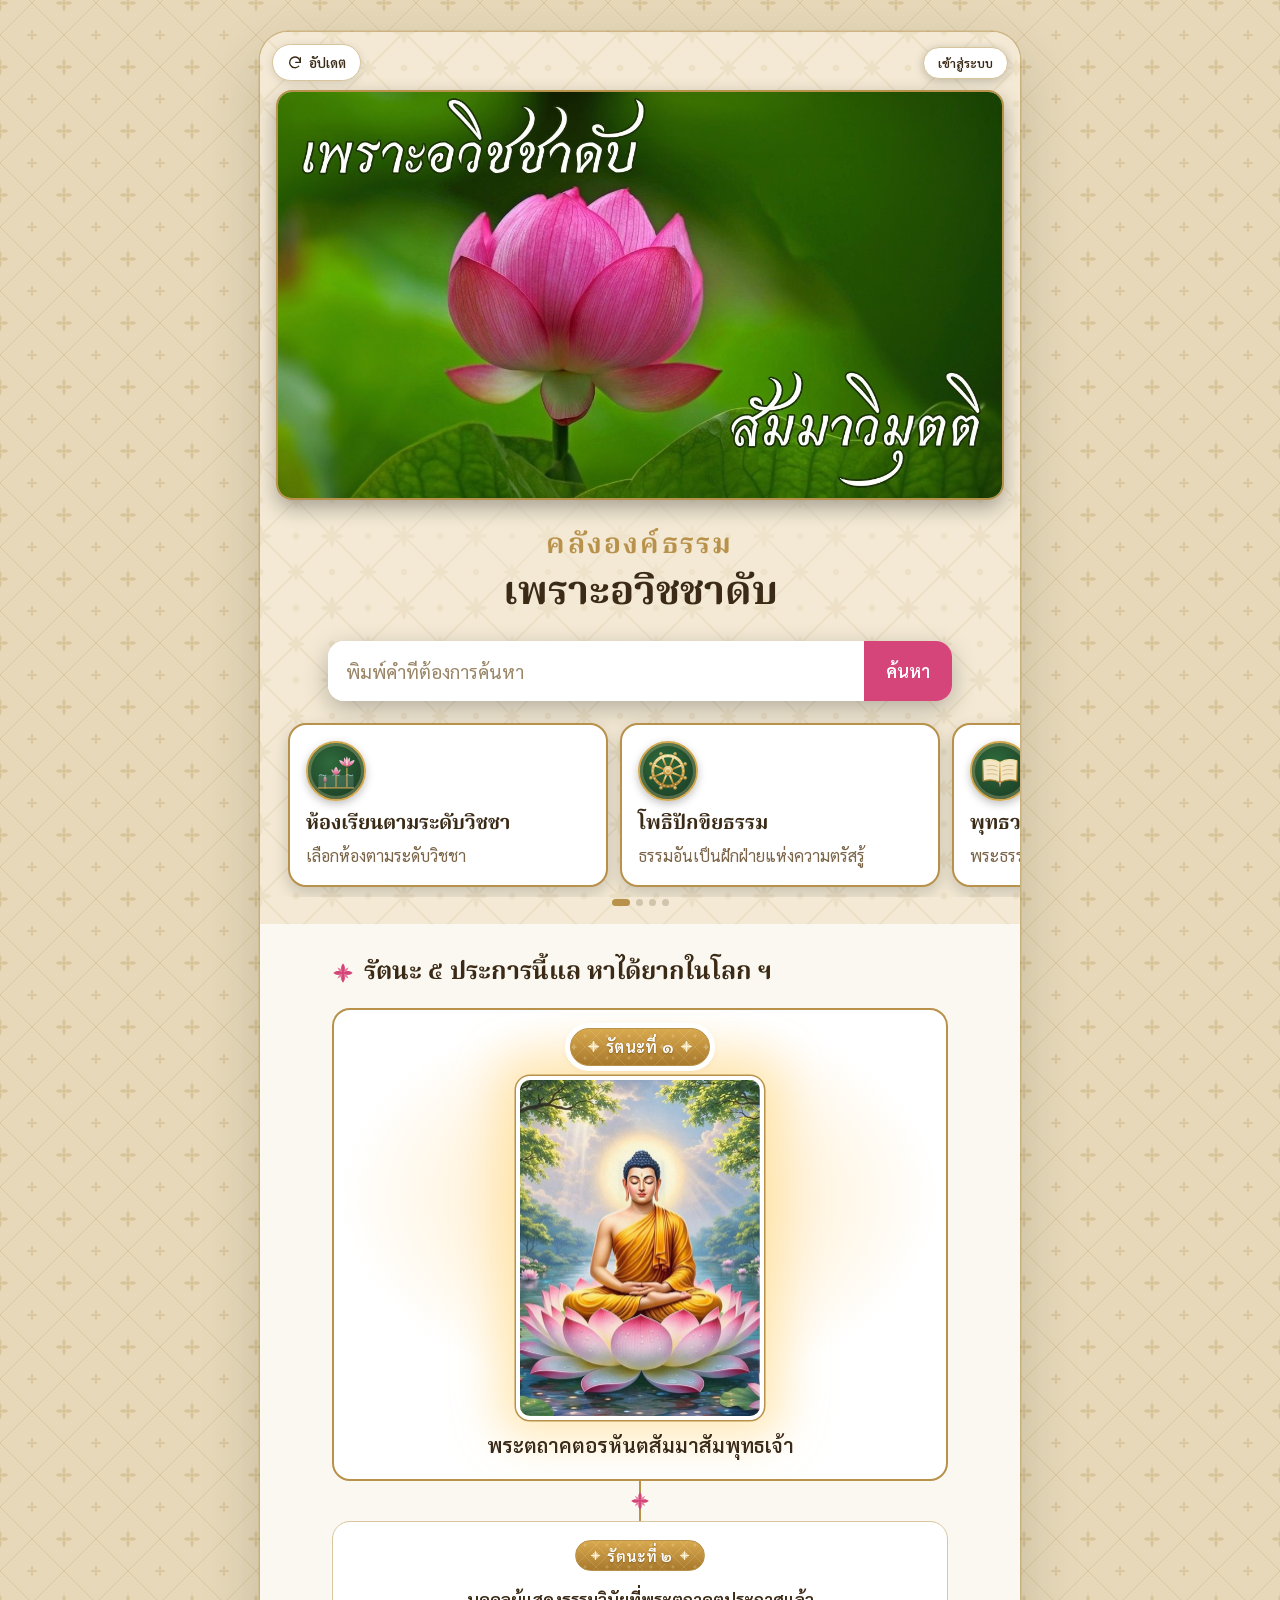
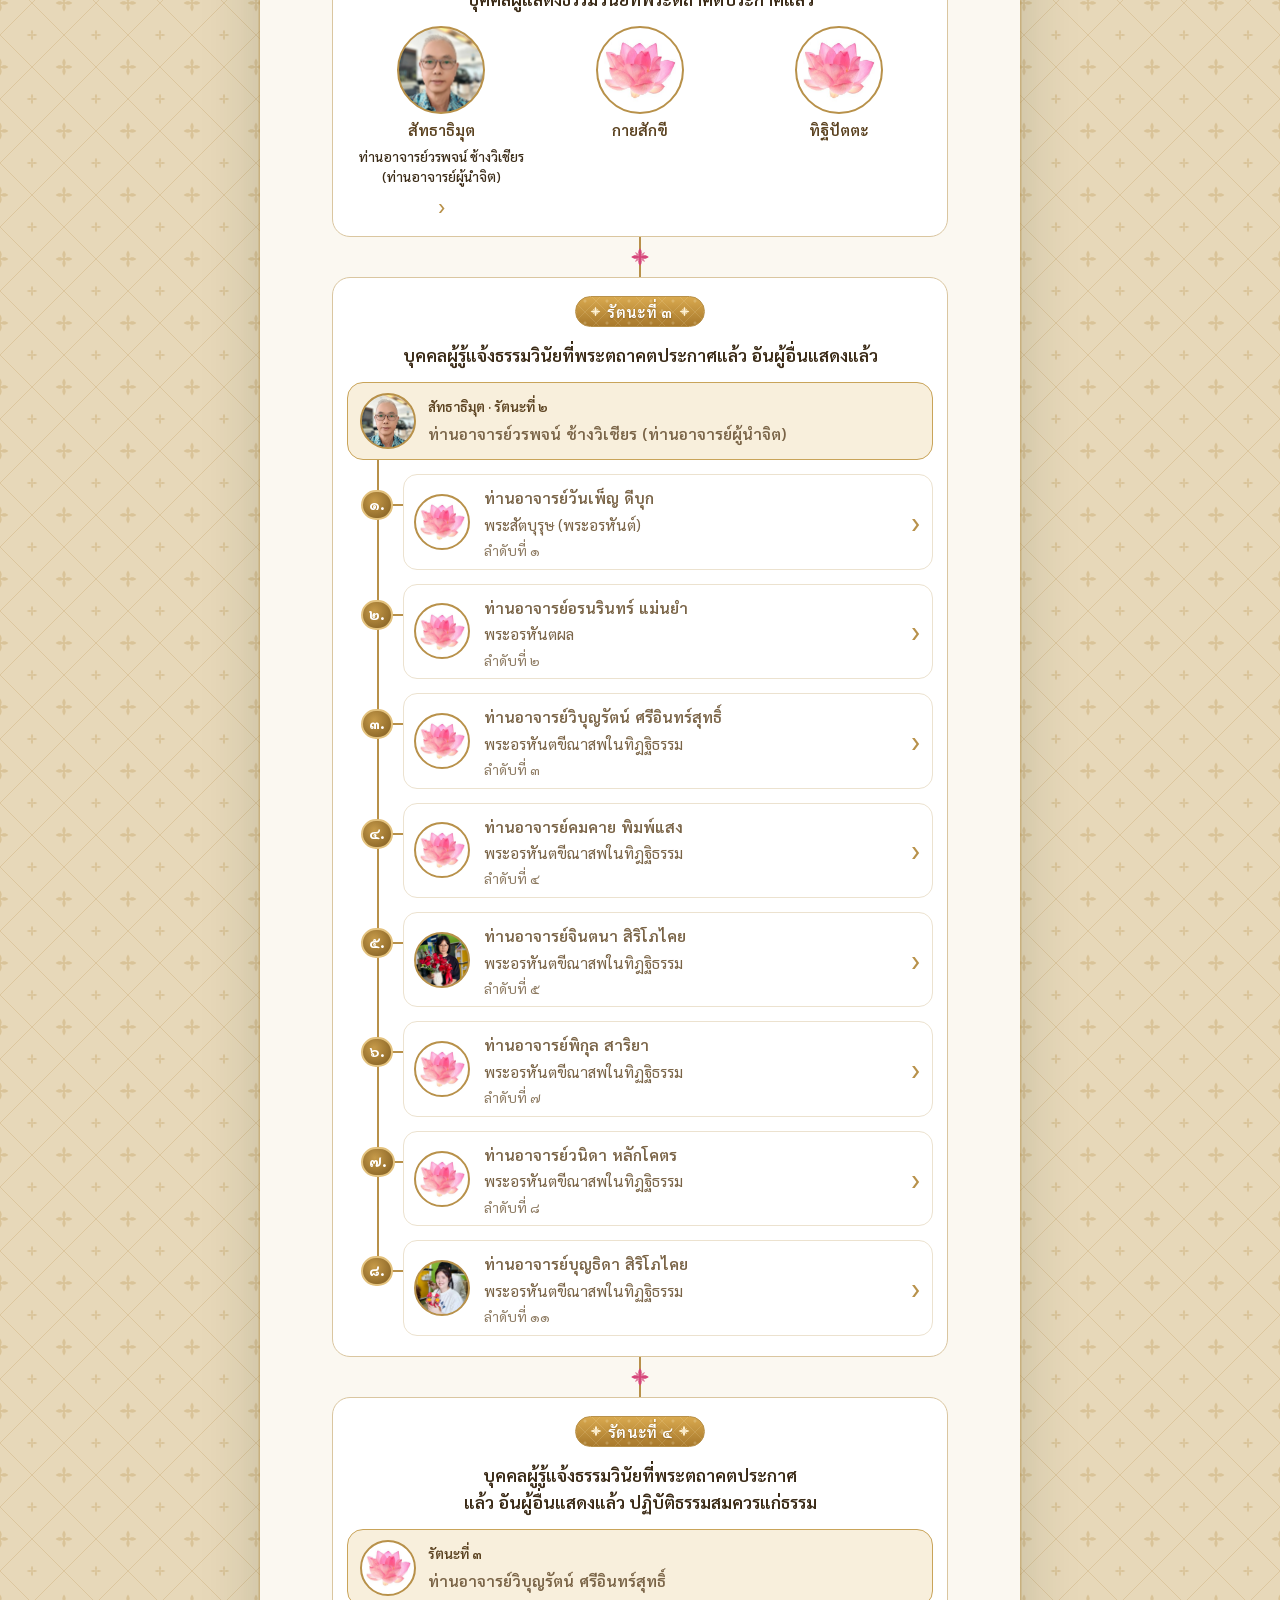
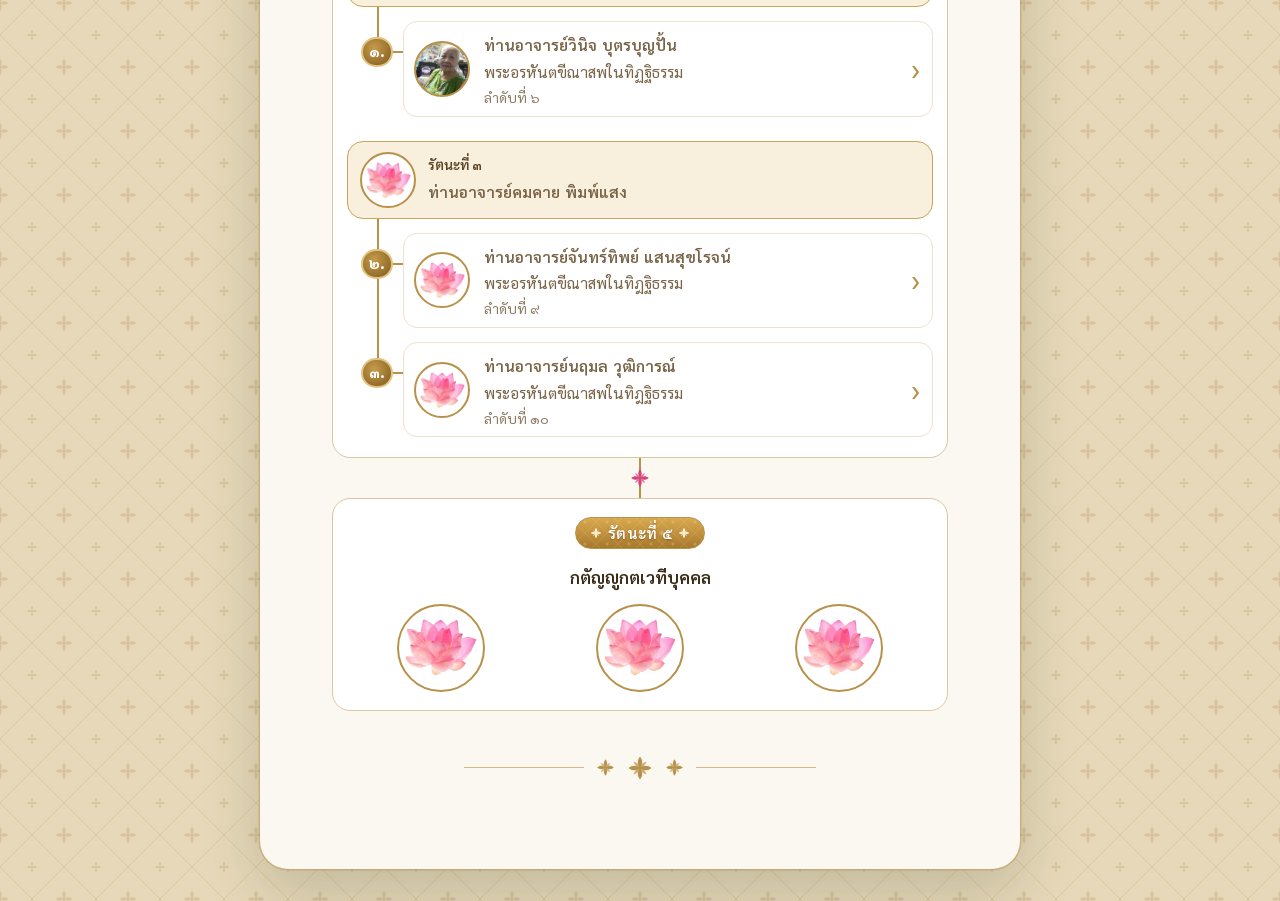
==== commit 68e7f405: "Add files via upload" ====
--- a/index.html
+++ b/index.html
@@ -19,9 +19,9 @@
 <link rel="preconnect" href="https://fonts.googleapis.com">
 <link rel="preconnect" href="https://fonts.gstatic.com" crossorigin>
 <link rel="stylesheet" href="https://fonts.googleapis.com/css2?family=Noto+Serif+Thai:wght@500;700&family=Sarabun:wght@400;500;600&display=swap">
-<meta name="app-version" content="20261016za">
-<!-- for pages opened before this change: app.js?v=20261016za -->
-<link rel="stylesheet" href="assets/style-20261016za.css">
+<meta name="app-version" content="20261017b">
+<!-- for pages opened before this change: app.js?v=20261017b -->
+<link rel="stylesheet" href="assets/style-20261017b.css">
 </head>
 <body>
 <svg class="defs" width="0" height="0" aria-hidden="true" focusable="false"><defs>
@@ -101,7 +101,7 @@
   <main><div class="col pad"><section class="sec">
     <div class="steps" id="rooms"></div>
     <button class="addbtn" id="addRoom" type="button" hidden>+ เพิ่มห้อง</button>
-    <button class="addbtn suggest" id="suggestRooms" type="button" hidden>+ เสนอเพิ่มองค์ธรรม</button>
+    <button class="addbtn suggest" id="suggestRooms" type="button" hidden>+ เสนอเพิ่มห้อง</button>
   </section></div></main>
 </div>
 
@@ -199,6 +199,6 @@
 </dialog>
 <input type="file" id="picker" accept="image/*" hidden>
 
-<script src="assets/app-20261016za.js"></script>
+<script src="assets/app-20261017b.js"></script>
 </body>
 </html>
--- a/assets/style-20261017b.css
+++ b/assets/style-20261017b.css
@@ -0,0 +1,907 @@
+/* base reset */
+*{box-sizing:border-box}
+html{-webkit-text-size-adjust:100%}
+:root{padding-top:env(safe-area-inset-top,0px);padding-bottom:env(safe-area-inset-bottom,0px)}
+body{margin:0}
+img{max-width:100%}
+[hidden]{display:none!important}
+
+/* Layout: phone-first single column; the group's lotus photo as the opening banner, leaf-green bars, lotus-pink accents on light leaf-tinted paper */
+:root{color-scheme:light;
+  --sky:#24502f; --sky2:#2f6a3c; --gold:#d6457a; --paper:#f5f9f3; --card:#ffffff;
+  --ink:#1d2a20; --muted:#58685c; --line:#dfe8dc; --slot:#fbeef3; --petal:#fde7ef;
+  --display:"Noto Serif Thai","Sarabun",serif; --body:"Sarabun","Thonburi",sans-serif; --script:"Charm","Noto Serif Thai",serif;
+  --fs:19px;
+}
+@media not all{:root:not([data-theme="light"]){
+  --sky:#173621; --sky2:#21492c; --gold:#f07aa5; --paper:#0f1611; --card:#18221a;
+  --ink:#ecf3ec; --muted:#a3b5a6; --line:#2a382c; --slot:#2a1d24; --petal:#3a2430; color-scheme:dark}}
+:root[data-theme="dark"]{
+  --sky:#173621; --sky2:#21492c; --gold:#f07aa5; --paper:#0f1611; --card:#18221a;
+  --ink:#ecf3ec; --muted:#a3b5a6; --line:#2a382c; --slot:#2a1d24; --petal:#3a2430; color-scheme:dark}
+*{box-sizing:border-box}
+body{background:var(--paper);color:var(--ink);font-family:var(--body);font-size:var(--fs);line-height:1.7}
+.pad{padding-left:max(16px,env(safe-area-inset-left,0px));padding-right:max(16px,env(safe-area-inset-right,0px))}
+.col{max-width:680px;margin:0 auto}
+button{font-family:inherit}
+:focus-visible{outline:3px solid var(--gold);outline-offset:2px}
+
+/* top bar */
+.bar{position:sticky;top:env(safe-area-inset-top,0px);z-index:5;background:var(--sky);color:#fff}
+.bar .col{display:flex;align-items:center;gap:10px;min-height:60px}
+.back{background:none;border:0;color:#fff;font-size:1em;min-height:48px;padding:0 6px;cursor:pointer;display:flex;align-items:center;gap:4px}
+.brand{font-family:var(--display);font-weight:700;font-size:1.05em;flex:1;min-width:0;white-space:nowrap;overflow:hidden;text-overflow:ellipsis}
+.size{display:flex;gap:6px}
+.size button{min-width:46px;min-height:44px;border-radius:10px;border:1.5px solid rgba(255,255,255,.35);background:transparent;color:#fff;font-weight:600;font-size:.8em;cursor:pointer}
+
+/* hero */
+.hero{background:var(--sky)}
+.hero .col{padding-block:0 24px;display:flex;flex-direction:column;gap:0}
+.banner{display:block;width:100%;max-width:100%;aspect-ratio:16/9;object-fit:cover;border-radius:0 0 22px 22px}
+.bwrap{position:relative}
+.corner{position:absolute;top:5%;right:5%;text-align:right;font-family:var(--script);font-weight:700;color:#fff;font-size:clamp(16px,4.6vw,30px);line-height:1.3;text-shadow:0 2px 8px rgba(10,40,10,.6)}
+.art{position:relative;width:100%;max-width:100%;aspect-ratio:4/3;overflow:hidden;border-radius:0 0 26px 26px}
+@media (min-width:560px){.art{aspect-ratio:16/9}}
+.art svg{position:absolute;inset:0;width:100%;height:100%;display:block}
+.art span{position:absolute;font-family:var(--script);font-weight:700;color:#fff;line-height:1.2;text-shadow:0 2px 10px rgba(20,50,20,.55),0 0 2px rgba(0,0,0,.35)}
+.t1{top:6%;left:6%;font-size:clamp(34px,9.5vw,58px)}
+.t2{bottom:9%;right:6%;font-size:clamp(30px,8.5vw,52px)}
+.hero .col.pad{padding-left:0;padding-right:0}
+.hero .inner{padding-left:max(16px,env(safe-area-inset-left,0px));padding-right:max(16px,env(safe-area-inset-right,0px));display:flex;flex-direction:column;gap:10px;color:#fff;text-align:center;margin-top:18px}
+.hero p{margin:0;opacity:.92;font-size:.92em}
+.vh{position:absolute;width:1px;height:1px;overflow:hidden;clip:rect(0 0 0 0)}
+.search{width:100%;display:flex;align-items:stretch;background:#fff;border-radius:16px;overflow:hidden;box-shadow:0 8px 24px rgba(0,0,0,.25);margin-bottom:6px}
+.search input{flex:1;min-width:0;border:0;padding:0 18px;min-height:60px;font:inherit;font-size:1em;color:#1d2a20;background:#fff}
+.search input::placeholder{color:#7a877d}
+.search button{white-space:nowrap;flex:none;border:0;background:var(--gold);color:#fff;font-weight:600;padding:0 22px;min-height:60px;cursor:pointer;font-size:.95em}
+.brand{font-family:var(--body)!important;font-weight:600!important;font-size:clamp(17px,4.6vw,22px)!important}
+/* sections */
+main .col{display:flex;flex-direction:column;gap:36px;padding-block:28px 56px}
+.sec{display:flex;flex-direction:column;gap:14px}
+.sec h2{font-family:var(--display);font-weight:700;font-size:1.3em;margin:0;display:flex;align-items:center;gap:10px}
+.sec h2::before{content:"";width:10px;height:10px;transform:rotate(45deg);background:var(--gold);flex:none}
+.sub{margin:-8px 0 0;color:var(--muted);font-size:.85em}
+
+/* lineage chart */
+.chart{background:var(--card);border:1.5px solid var(--line);border-radius:20px;padding:24px 14px;display:flex;flex-direction:column;align-items:center;gap:0;overflow-x:auto}
+.tier{display:flex;justify-content:center;gap:14px;flex-wrap:nowrap}
+.stem{width:2px;height:22px;background:var(--gold);opacity:.7}
+.branch{height:2px;background:var(--gold);opacity:.7;width:66%}
+.person{display:flex;flex-direction:column;align-items:center;gap:6px;width:96px;text-align:center}
+.person.big{width:160px}
+.ph{width:78px;height:78px;border-radius:50%;background:var(--slot);border:2px solid var(--line);display:grid;place-items:center;color:var(--muted);font-size:.62em;line-height:1.3}
+.big .ph{width:140px;height:140px;border:3px solid var(--gold);background-color:var(--petal);font-size:.7em}
+.nm{font-weight:600;font-size:.78em;line-height:1.4}
+.rl{font-size:.68em;color:var(--muted);line-height:1.3}
+
+/* ratana chart */
+.ratana{display:flex;flex-direction:column;align-items:stretch}
+.lvl{background:var(--card);border:1.5px solid var(--line);border-radius:18px;padding:18px 14px;display:flex;flex-direction:column;align-items:center;gap:14px;text-align:center}
+.lvl.top{background:var(--petal);border-color:var(--gold)}
+.lvl h3{margin:0;font-family:var(--body);font-weight:600;font-size:.92em;line-height:1.55;text-wrap:balance}
+.lvl.top h3{font-size:1.05em}
+.link{width:2px;height:22px;background:var(--gold);align-self:center;opacity:.8}
+.tier{display:flex;flex-wrap:wrap;justify-content:center;gap:14px}
+.eleven{gap:10px}
+.eleven .person{width:60px}
+.eleven .ph{width:56px;height:56px}
+.rn{display:inline-block;background:var(--gold);color:#fff;font-weight:600;font-size:.78em;padding:2px 14px;border-radius:999px;letter-spacing:.02em}
+/* thai ornament: ประจำยาม */
+:root{--prajam:url("data:image/svg+xml,%3Csvg%20xmlns%3D%22http%3A//www.w3.org/2000/svg%22%20viewBox%3D%220%200%2024%2024%22%3E%3Cpath%20d%3D%22M12%201.5C14.8%204.6%2014.8%208.6%2012%2012C9.2%208.6%209.2%204.6%2012%201.5Z%22%20transform%3D%22rotate%280%2012%2012%29%22/%3E%3Cpath%20d%3D%22M12%201.5C14.8%204.6%2014.8%208.6%2012%2012C9.2%208.6%209.2%204.6%2012%201.5Z%22%20transform%3D%22rotate%2890%2012%2012%29%22/%3E%3Cpath%20d%3D%22M12%201.5C14.8%204.6%2014.8%208.6%2012%2012C9.2%208.6%209.2%204.6%2012%201.5Z%22%20transform%3D%22rotate%28180%2012%2012%29%22/%3E%3Cpath%20d%3D%22M12%201.5C14.8%204.6%2014.8%208.6%2012%2012C9.2%208.6%209.2%204.6%2012%201.5Z%22%20transform%3D%22rotate%28270%2012%2012%29%22/%3E%3Cpath%20d%3D%22M12%2012C12.6%208.6%2015.4%206.8%2018%206C17.2%208.6%2015.4%2011.4%2012%2012Z%22%20transform%3D%22rotate%280%2012%2012%29%22%20opacity%3D%22.7%22/%3E%3Cpath%20d%3D%22M12%2012C12.6%208.6%2015.4%206.8%2018%206C17.2%208.6%2015.4%2011.4%2012%2012Z%22%20transform%3D%22rotate%2890%2012%2012%29%22%20opacity%3D%22.7%22/%3E%3Cpath%20d%3D%22M12%2012C12.6%208.6%2015.4%206.8%2018%206C17.2%208.6%2015.4%2011.4%2012%2012Z%22%20transform%3D%22rotate%28180%2012%2012%29%22%20opacity%3D%22.7%22/%3E%3Cpath%20d%3D%22M12%2012C12.6%208.6%2015.4%206.8%2018%206C17.2%208.6%2015.4%2011.4%2012%2012Z%22%20transform%3D%22rotate%28270%2012%2012%29%22%20opacity%3D%22.7%22/%3E%3Ccircle%20cx%3D%2212%22%20cy%3D%2212%22%20r%3D%221.8%22/%3E%3C/svg%3E");--thaigold:#b8914a}
+@media not all{:root:not([data-theme="light"]){--thaigold:#d8b46e}}
+:root[data-theme="dark"]{--thaigold:#d8b46e}
+.orn{display:inline-block;width:1em;height:1em;background:currentColor;-webkit-mask:var(--prajam) center/contain no-repeat;mask:var(--prajam) center/contain no-repeat}
+.sec h2::before{content:"";width:22px;height:22px;transform:none;background:var(--gold);-webkit-mask:var(--prajam) center/contain no-repeat;mask:var(--prajam) center/contain no-repeat}
+.bar{box-shadow:inset 0 -3px 0 var(--thaigold)}
+.bar::after{content:"";position:absolute;left:0;right:0;bottom:-8px;height:8px;background:linear-gradient(135deg,var(--thaigold) 25%,transparent 25%) 0 0/12px 8px,linear-gradient(225deg,var(--thaigold) 25%,transparent 25%) 0 0/12px 8px;opacity:.55;pointer-events:none}
+.link{position:relative;width:2px;height:40px;background:var(--thaigold);opacity:1}
+.link::after{content:"";position:absolute;left:50%;top:50%;width:20px;height:20px;transform:translate(-50%,-50%);background:var(--gold);-webkit-mask:var(--prajam) center/contain no-repeat;mask:var(--prajam) center/contain no-repeat}
+.lvl{border-color:color-mix(in srgb,var(--thaigold) 35%,var(--line))}
+.lvl.top{border:2px solid var(--thaigold)}
+.rn{background:transparent!important;color:var(--gold)!important;border:1.5px solid var(--thaigold);display:inline-flex!important;align-items:center;gap:6px}
+.rn::before,.rn::after{content:"";width:.8em;height:.8em;background:var(--thaigold);-webkit-mask:var(--prajam) center/contain no-repeat;mask:var(--prajam) center/contain no-repeat}
+.ph{border:2px solid var(--thaigold)!important;background-color:var(--petal)!important}
+.big .ph{border-width:3px!important;box-shadow:0 0 0 5px var(--card),0 0 0 6.5px var(--thaigold)}
+.badge{border:1.5px solid var(--thaigold)}
+.arrow{color:var(--thaigold)}
+.note .nn{background:transparent;color:var(--gold);border:1.5px solid var(--thaigold)}
+.roomhead{box-shadow:inset 0 -3px 0 var(--thaigold)}
+.foot{display:flex;align-items:center;justify-content:center;gap:12px;color:var(--thaigold);padding-block:8px 32px}
+.foot::before,.foot::after{content:"";flex:1;max-width:120px;height:1px;background:var(--thaigold);opacity:.6}
+.ph{position:relative;overflow:hidden;background-image:var(--lotusimg);background-size:86% auto;background-repeat:no-repeat;background-position:center!important}
+.ph.has{background-size:cover!important}
+.ph:not(.has){background-color:#fff!important}
+.addimg{inset:auto!important;left:50%!important;bottom:4%!important;transform:translateX(-50%);width:18px;height:18px;border-radius:50%!important;background:rgba(255,255,255,.7)!important;color:var(--thaigold)!important;font-size:14px!important;opacity:.45}
+.addimg:hover,.addimg:focus-visible{opacity:1}
+.big .addimg{width:22px;height:22px;font-size:16px!important}
+.addimg{position:absolute;inset:0;border:0;background:transparent;cursor:pointer;display:grid;place-items:center;color:var(--gold);font-size:1.6em;font-weight:400;line-height:1}
+.big .addimg{font-size:2.2em}
+.ph.has .addimg{opacity:.3}
+.addimg:focus-visible{outline:3px solid var(--gold);outline-offset:-3px;border-radius:50%}
+.aclist{list-style:none;margin:0;padding:0;width:100%;display:flex;flex-direction:column;gap:10px;text-align:left}
+.ac{display:flex;align-items:center;gap:14px;padding:10px 4px;border-top:1px solid var(--line)}
+.ac:first-child{border-top:0}
+.ac .ph{flex:none;width:64px;height:64px;border-radius:50%;display:grid;place-items:center}
+.acx{display:flex;flex-direction:column;min-width:0;line-height:1.5}
+.acx b{font-weight:600}
+.acx span{font-size:.82em;color:var(--muted)}
+.acx .ord{color:var(--gold);font-weight:600;font-size:.72em}
+:root{--lotusimg:url(../images/lotus.jpg)}
+.ph.arch{width:200px!important;height:225px!important;border-radius:100px 100px 18px 18px!important;background-position:center top!important;box-shadow:0 0 0 5px var(--card),0 0 0 6.5px var(--thaigold)!important}
+.person.big{width:220px!important}
+.lvl.top{position:relative;overflow:hidden;isolation:isolate;background:radial-gradient(ellipse 70% 60% at 50% 40%,rgba(255,246,222,.98) 0,rgba(255,232,196,.75) 30%,rgba(255,220,200,.25) 58%,rgba(255,220,200,0) 75%),url("data:image/svg+xml,%3Csvg%20xmlns%3D%22http%3A//www.w3.org/2000/svg%22%20width%3D%2256%22%20height%3D%2256%22%20viewBox%3D%220%200%2056%2056%22%3E%3Cg%20fill%3D%22none%22%20stroke%3D%22%23b8914a%22%20stroke-width%3D%22.8%22%20opacity%3D%22.55%22%3E%3Cpath%20d%3D%22M28%200L56%2028L28%2056L0%2028Z%22/%3E%3C/g%3E%3Cg%20fill%3D%22%23b8914a%22%20opacity%3D%22.45%22%3E%3Cg%20transform%3D%22translate%2828%2028%29%20scale%280.75%29%20translate%28-12%20-12%29%22%3E%3Cpath%20d%3D%22M12%201.5C14.8%204.6%2014.8%208.6%2012%2012C9.2%208.6%209.2%204.6%2012%201.5Z%22%20transform%3D%22rotate%280%2012%2012%29%22/%3E%3Cpath%20d%3D%22M12%201.5C14.8%204.6%2014.8%208.6%2012%2012C9.2%208.6%209.2%204.6%2012%201.5Z%22%20transform%3D%22rotate%2890%2012%2012%29%22/%3E%3Cpath%20d%3D%22M12%201.5C14.8%204.6%2014.8%208.6%2012%2012C9.2%208.6%209.2%204.6%2012%201.5Z%22%20transform%3D%22rotate%28180%2012%2012%29%22/%3E%3Cpath%20d%3D%22M12%201.5C14.8%204.6%2014.8%208.6%2012%2012C9.2%208.6%209.2%204.6%2012%201.5Z%22%20transform%3D%22rotate%28270%2012%2012%29%22/%3E%3Ccircle%20cx%3D%2212%22%20cy%3D%2212%22%20r%3D%221.8%22/%3E%3C/g%3E%3Cg%20transform%3D%22translate%280%200%29%20scale%280.5%29%20translate%28-12%20-12%29%22%3E%3Cpath%20d%3D%22M12%201.5C14.8%204.6%2014.8%208.6%2012%2012C9.2%208.6%209.2%204.6%2012%201.5Z%22%20transform%3D%22rotate%280%2012%2012%29%22/%3E%3Cpath%20d%3D%22M12%201.5C14.8%204.6%2014.8%208.6%2012%2012C9.2%208.6%209.2%204.6%2012%201.5Z%22%20transform%3D%22rotate%2890%2012%2012%29%22/%3E%3Cpath%20d%3D%22M12%201.5C14.8%204.6%2014.8%208.6%2012%2012C9.2%208.6%209.2%204.6%2012%201.5Z%22%20transform%3D%22rotate%28180%2012%2012%29%22/%3E%3Cpath%20d%3D%22M12%201.5C14.8%204.6%2014.8%208.6%2012%2012C9.2%208.6%209.2%204.6%2012%201.5Z%22%20transform%3D%22rotate%28270%2012%2012%29%22/%3E%3Ccircle%20cx%3D%2212%22%20cy%3D%2212%22%20r%3D%221.8%22/%3E%3C/g%3E%3Cg%20transform%3D%22translate%2856%200%29%20scale%280.5%29%20translate%28-12%20-12%29%22%3E%3Cpath%20d%3D%22M12%201.5C14.8%204.6%2014.8%208.6%2012%2012C9.2%208.6%209.2%204.6%2012%201.5Z%22%20transform%3D%22rotate%280%2012%2012%29%22/%3E%3Cpath%20d%3D%22M12%201.5C14.8%204.6%2014.8%208.6%2012%2012C9.2%208.6%209.2%204.6%2012%201.5Z%22%20transform%3D%22rotate%2890%2012%2012%29%22/%3E%3Cpath%20d%3D%22M12%201.5C14.8%204.6%2014.8%208.6%2012%2012C9.2%208.6%209.2%204.6%2012%201.5Z%22%20transform%3D%22rotate%28180%2012%2012%29%22/%3E%3Cpath%20d%3D%22M12%201.5C14.8%204.6%2014.8%208.6%2012%2012C9.2%208.6%209.2%204.6%2012%201.5Z%22%20transform%3D%22rotate%28270%2012%2012%29%22/%3E%3Ccircle%20cx%3D%2212%22%20cy%3D%2212%22%20r%3D%221.8%22/%3E%3C/g%3E%3Cg%20transform%3D%22translate%280%2056%29%20scale%280.5%29%20translate%28-12%20-12%29%22%3E%3Cpath%20d%3D%22M12%201.5C14.8%204.6%2014.8%208.6%2012%2012C9.2%208.6%209.2%204.6%2012%201.5Z%22%20transform%3D%22rotate%280%2012%2012%29%22/%3E%3Cpath%20d%3D%22M12%201.5C14.8%204.6%2014.8%208.6%2012%2012C9.2%208.6%209.2%204.6%2012%201.5Z%22%20transform%3D%22rotate%2890%2012%2012%29%22/%3E%3Cpath%20d%3D%22M12%201.5C14.8%204.6%2014.8%208.6%2012%2012C9.2%208.6%209.2%204.6%2012%201.5Z%22%20transform%3D%22rotate%28180%2012%2012%29%22/%3E%3Cpath%20d%3D%22M12%201.5C14.8%204.6%2014.8%208.6%2012%2012C9.2%208.6%209.2%204.6%2012%201.5Z%22%20transform%3D%22rotate%28270%2012%2012%29%22/%3E%3Ccircle%20cx%3D%2212%22%20cy%3D%2212%22%20r%3D%221.8%22/%3E%3C/g%3E%3Cg%20transform%3D%22translate%2856%2056%29%20scale%280.5%29%20translate%28-12%20-12%29%22%3E%3Cpath%20d%3D%22M12%201.5C14.8%204.6%2014.8%208.6%2012%2012C9.2%208.6%209.2%204.6%2012%201.5Z%22%20transform%3D%22rotate%280%2012%2012%29%22/%3E%3Cpath%20d%3D%22M12%201.5C14.8%204.6%2014.8%208.6%2012%2012C9.2%208.6%209.2%204.6%2012%201.5Z%22%20transform%3D%22rotate%2890%2012%2012%29%22/%3E%3Cpath%20d%3D%22M12%201.5C14.8%204.6%2014.8%208.6%2012%2012C9.2%208.6%209.2%204.6%2012%201.5Z%22%20transform%3D%22rotate%28180%2012%2012%29%22/%3E%3Cpath%20d%3D%22M12%201.5C14.8%204.6%2014.8%208.6%2012%2012C9.2%208.6%209.2%204.6%2012%201.5Z%22%20transform%3D%22rotate%28270%2012%2012%29%22/%3E%3Ccircle%20cx%3D%2212%22%20cy%3D%2212%22%20r%3D%221.8%22/%3E%3C/g%3E%3C/g%3E%3Cg%20fill%3D%22%23d6457a%22%20opacity%3D%22.25%22%3E%3Ccircle%20cx%3D%2228%22%20cy%3D%227%22%20r%3D%221.6%22/%3E%3Ccircle%20cx%3D%2228%22%20cy%3D%2249%22%20r%3D%221.6%22/%3E%3Ccircle%20cx%3D%227%22%20cy%3D%2228%22%20r%3D%221.6%22/%3E%3Ccircle%20cx%3D%2249%22%20cy%3D%2228%22%20r%3D%221.6%22/%3E%3C/g%3E%3C/svg%3E") center/56px 56px,var(--petal)}
+.lvl.top::before{content:"";position:absolute;inset:-20%;z-index:-1;background:repeating-conic-gradient(from 0deg at 50% 42%,rgba(255,226,160,.55) 0deg 3deg,rgba(255,226,160,0) 3deg 10deg);-webkit-mask:radial-gradient(circle at 50% 42%,#000 0,#000 25%,transparent 62%);mask:radial-gradient(circle at 50% 42%,#000 0,#000 25%,transparent 62%)}
+.lvl.top::after{content:"";position:absolute;inset:8px;border:1px solid var(--thaigold);border-radius:12px;opacity:.6;pointer-events:none}
+.lvl.top>*{position:relative;z-index:1}
+.lvl.top h3{color:#3a2a1a}
+.ph.arch{box-shadow:0 0 0 5px rgba(255,248,230,.9),0 0 0 6.5px var(--thaigold),0 0 40px 18px rgba(255,225,150,.75)!important}
+.lvl.top{background:radial-gradient(ellipse 70% 60% at 50% 40%,rgba(255,240,205,.95) 0,rgba(255,232,190,.6) 30%,rgba(255,255,255,0) 70%),#fff!important}
+.buddha{box-shadow:0 0 0 4px #fff,0 0 0 5.5px var(--thaigold),0 0 46px 22px rgba(255,222,150,.7)!important}
+.buddha{display:block;width:240px;max-width:100%;height:auto;border-radius:10px;box-shadow:0 0 0 4px #fff,0 0 0 5.5px var(--thaigold)}
+.person.big{width:auto!important}
+.lvl.top .rn{background:#fff!important;color:#c2336d!important;border-color:var(--thaigold)!important;box-shadow:0 0 0 5px #fff,0 2px 10px rgba(184,145,74,.25);position:relative;z-index:3;font-size:.85em!important;padding:4px 16px!important}
+/* rooms */
+.rooms{display:flex;flex-direction:column;gap:12px}
+.room{display:flex;align-items:center;gap:14px;background:var(--card);border:1.5px solid var(--line);border-radius:18px;padding:14px 16px;min-height:84px;text-align:left;color:inherit;cursor:pointer;width:100%;font:inherit}
+.room:hover{border-color:var(--gold)}
+.badge{flex:none;width:56px;height:56px;border-radius:14px;background:var(--petal);color:var(--gold);display:grid;place-items:center;font-family:var(--display);font-weight:700;font-size:1.05em}
+.rt{flex:1;min-width:0;display:flex;flex-direction:column}
+.rt b{font-weight:600;line-height:1.5}
+.rt span{font-size:.8em;color:var(--muted)}
+.arrow{flex:none;color:var(--gold);font-size:1.4em}
+.ex{opacity:.6}
+
+/* room view */
+.roomhead{background:var(--sky);color:#fff}
+.roomhead .col{padding-block:22px 28px;display:flex;flex-direction:column;gap:6px}
+.roomhead .k{color:#ffd3e2;font-size:.85em;font-weight:600}
+.roomhead h1{font-family:var(--display);font-size:1.45em;line-height:1.45;margin:0;text-wrap:balance}
+.roomimg{margin-top:10px;aspect-ratio:16/7;max-width:100%;border-radius:14px;border:2px dashed rgba(255,255,255,.4);display:grid;place-items:center;font-size:.75em;opacity:.8}
+.notes{display:flex;flex-direction:column;gap:12px}
+.note{display:flex;gap:14px;align-items:flex-start;background:var(--card);border:1.5px solid var(--line);border-radius:16px;padding:16px;cursor:pointer;width:100%;text-align:left;color:inherit;font:inherit}
+.nn{flex:none;width:38px;height:38px;border-radius:50%;background:var(--gold);color:#fff;display:grid;place-items:center;font-weight:600;font-size:.85em}
+.note b{font-weight:600;line-height:1.55;min-width:0}
+.empty{background:var(--card);border:1.5px dashed var(--line);border-radius:16px;padding:22px;text-align:center;color:var(--muted)}
+
+/* reader */
+.reader .col{padding-block:24px 0}
+.crumb{font-size:.8em;color:var(--muted);margin-bottom:10px}
+.text{white-space:pre-wrap;word-break:break-word;margin:0;line-height:1.85}
+.actions{position:sticky;bottom:0;background:var(--paper);border-top:1.5px solid var(--line);padding-block:12px calc(12px + env(safe-area-inset-bottom,0px));margin-top:28px}
+.actions .col{display:grid;grid-template-columns:1fr 1fr;gap:10px}
+.btn{display:flex;align-items:center;justify-content:center;min-height:58px;border-radius:14px;font-weight:600;font-size:.95em;border:0;cursor:pointer;text-decoration:none}
+.copy{background:var(--sky);color:#fff}
+:root[data-theme="dark"] .copy{background:var(--sky2)}
+.line{background:#06c755;color:#fff}
+.toast{text-align:center;color:var(--gold);font-weight:600;min-height:1.6em;font-size:.85em;grid-column:1/-1}
+
+.mock{margin:0 auto;max-width:680px;font-size:.72em;color:var(--muted);text-align:center;padding:14px}
+@media (prefers-reduced-motion:no-preference){.view{animation:fade .25s ease}}
+@keyframes fade{from{opacity:.4}to{opacity:1}}
+
+a.room,a.note{text-decoration:none}
+
+/* ---------- rooms button under search ---------- */
+.roomsbtn{display:flex;align-items:center;gap:12px;margin-top:12px;background:var(--card);color:var(--ink);border:2px solid var(--thaigold);border-radius:16px;min-height:64px;padding:0 18px;text-decoration:none;font-weight:600;font-size:1.02em;box-shadow:0 6px 18px rgba(0,0,0,.18)}
+.roomsbtn .orn{color:var(--gold);font-size:1.2em;flex:none}
+.roomsbtn span:nth-child(2){flex:1;text-align:left}
+.roomsbtn .go{color:var(--gold);font-size:1.5em;flex:none}
+.roomsbtn:active{transform:translateY(1px)}
+#roomsv .roomhead h1{font-size:1.35em}
+
+/* ---------- admin ---------- */
+.adminbar{display:flex;align-items:center;gap:10px;flex-wrap:wrap;background:var(--gold);color:#fff;font-size:.78em;font-weight:600;padding-block:6px;padding-left:max(16px,env(safe-area-inset-left,0px));padding-right:max(16px,env(safe-area-inset-right,0px))}
+.adminbar .astatus{flex:1;min-width:0;font-weight:500}
+.adminbar button{background:rgba(255,255,255,.2);color:#fff;border:1px solid rgba(255,255,255,.6);border-radius:8px;padding:6px 10px;font:inherit;cursor:pointer}
+.astatus.err{color:#fff3a6}
+.addbtn{width:100%;min-height:56px;border:2px dashed var(--thaigold);background:transparent;color:var(--gold);border-radius:16px;font:600 .95em var(--body);cursor:pointer;margin-top:4px}
+.addbtn.small{width:auto;min-height:40px;padding:0 16px;font-size:.8em;border-radius:12px}
+.editlink{align-self:flex-start;background:transparent;border:1px solid rgba(255,255,255,.6);color:inherit;border-radius:10px;padding:4px 12px;font:500 .8em var(--body);cursor:pointer;margin-top:6px}
+.editlink.small{border-color:var(--line);color:var(--muted);font-size:.68em;padding:2px 10px;margin-top:4px}
+.person .editlink.small{align-self:center}
+.noteadmin{display:flex;gap:10px;margin-top:24px;flex-wrap:wrap}
+.noteadmin button{min-height:48px;padding:0 18px;border-radius:12px;border:1.5px solid var(--line);background:var(--card);color:var(--ink);font:600 .85em var(--body);cursor:pointer}
+.noteadmin .danger{color:#b3261e;border-color:#e8b4b0}
+dialog{border:0;border-radius:20px;padding:0;width:min(560px,calc(100vw - 24px));max-height:calc(100vh - 48px);background:var(--card);color:var(--ink);box-shadow:0 20px 60px rgba(0,0,0,.35)}
+dialog::backdrop{background:rgba(20,30,22,.5)}
+dialog form{display:flex;flex-direction:column;gap:14px;padding:20px}
+dialog h3{margin:0;font-family:var(--display);font-size:1.15em}
+.fld{display:flex;flex-direction:column;gap:6px;font-size:.85em;color:var(--muted)}
+.fld input,.fld textarea{font:400 1.05rem/1.6 var(--body);color:var(--ink);background:var(--paper);border:1.5px solid var(--line);border-radius:12px;padding:12px 14px;width:100%}
+.fld textarea{min-height:40vh;resize:vertical}
+.dlgbtns{display:flex;gap:10px;justify-content:flex-end}
+.dlgbtns button{min-height:50px;padding:0 22px;border-radius:12px;border:1.5px solid var(--line);background:var(--card);color:var(--ink);font:600 .95em var(--body);cursor:pointer}
+.dlgbtns .primary{background:var(--sky);border-color:var(--sky);color:#fff}
+.login{display:flex;flex-direction:column;gap:16px;padding-block:28px 48px}
+.login form{display:flex;flex-direction:column;gap:14px}
+.login .msg{color:var(--gold);font-weight:600;min-height:1.5em}
+
+/* ---------- wide screens: the site sits on a Thai-pattern backdrop like a page ---------- */
+:root{--backdrop:#e6eee3}
+@media not all{:root:not([data-theme="light"]){--backdrop:#0b100c}}
+:root[data-theme="dark"]{--backdrop:#0b100c}
+@media (min-width:820px){
+  html{background:var(--backdrop) url("data:image/svg+xml,%3Csvg%20xmlns%3D%22http%3A//www.w3.org/2000/svg%22%20width%3D%2264%22%20height%3D%2264%22%20viewBox%3D%220%200%2064%2064%22%3E%3Cpath%20d%3D%22M32%200L64%2032L32%2064L0%2032Z%22%20fill%3D%22none%22%20stroke%3D%22%23b8914a%22%20stroke-width%3D%22.7%22%20opacity%3D%22.35%22/%3E%3Cg%20fill%3D%22%23b8914a%22%20opacity%3D%22.3%22%3E%3Cg%20transform%3D%22translate%2832%2032%29%20scale%280.8%29%20translate%28-12%20-12%29%22%3E%3Cpath%20d%3D%22M12%201.5C14.8%204.6%2014.8%208.6%2012%2012C9.2%208.6%209.2%204.6%2012%201.5Z%22%20transform%3D%22rotate%280%2012%2012%29%22/%3E%3Cpath%20d%3D%22M12%201.5C14.8%204.6%2014.8%208.6%2012%2012C9.2%208.6%209.2%204.6%2012%201.5Z%22%20transform%3D%22rotate%2890%2012%2012%29%22/%3E%3Cpath%20d%3D%22M12%201.5C14.8%204.6%2014.8%208.6%2012%2012C9.2%208.6%209.2%204.6%2012%201.5Z%22%20transform%3D%22rotate%28180%2012%2012%29%22/%3E%3Cpath%20d%3D%22M12%201.5C14.8%204.6%2014.8%208.6%2012%2012C9.2%208.6%209.2%204.6%2012%201.5Z%22%20transform%3D%22rotate%28270%2012%2012%29%22/%3E%3Ccircle%20cx%3D%2212%22%20cy%3D%2212%22%20r%3D%221.8%22/%3E%3C/g%3E%3Cg%20transform%3D%22translate%280%200%29%20scale%280.5%29%20translate%28-12%20-12%29%22%3E%3Cpath%20d%3D%22M12%201.5C14.8%204.6%2014.8%208.6%2012%2012C9.2%208.6%209.2%204.6%2012%201.5Z%22%20transform%3D%22rotate%280%2012%2012%29%22/%3E%3Cpath%20d%3D%22M12%201.5C14.8%204.6%2014.8%208.6%2012%2012C9.2%208.6%209.2%204.6%2012%201.5Z%22%20transform%3D%22rotate%2890%2012%2012%29%22/%3E%3Cpath%20d%3D%22M12%201.5C14.8%204.6%2014.8%208.6%2012%2012C9.2%208.6%209.2%204.6%2012%201.5Z%22%20transform%3D%22rotate%28180%2012%2012%29%22/%3E%3Cpath%20d%3D%22M12%201.5C14.8%204.6%2014.8%208.6%2012%2012C9.2%208.6%209.2%204.6%2012%201.5Z%22%20transform%3D%22rotate%28270%2012%2012%29%22/%3E%3Ccircle%20cx%3D%2212%22%20cy%3D%2212%22%20r%3D%221.8%22/%3E%3C/g%3E%3Cg%20transform%3D%22translate%2864%200%29%20scale%280.5%29%20translate%28-12%20-12%29%22%3E%3Cpath%20d%3D%22M12%201.5C14.8%204.6%2014.8%208.6%2012%2012C9.2%208.6%209.2%204.6%2012%201.5Z%22%20transform%3D%22rotate%280%2012%2012%29%22/%3E%3Cpath%20d%3D%22M12%201.5C14.8%204.6%2014.8%208.6%2012%2012C9.2%208.6%209.2%204.6%2012%201.5Z%22%20transform%3D%22rotate%2890%2012%2012%29%22/%3E%3Cpath%20d%3D%22M12%201.5C14.8%204.6%2014.8%208.6%2012%2012C9.2%208.6%209.2%204.6%2012%201.5Z%22%20transform%3D%22rotate%28180%2012%2012%29%22/%3E%3Cpath%20d%3D%22M12%201.5C14.8%204.6%2014.8%208.6%2012%2012C9.2%208.6%209.2%204.6%2012%201.5Z%22%20transform%3D%22rotate%28270%2012%2012%29%22/%3E%3Ccircle%20cx%3D%2212%22%20cy%3D%2212%22%20r%3D%221.8%22/%3E%3C/g%3E%3Cg%20transform%3D%22translate%280%2064%29%20scale%280.5%29%20translate%28-12%20-12%29%22%3E%3Cpath%20d%3D%22M12%201.5C14.8%204.6%2014.8%208.6%2012%2012C9.2%208.6%209.2%204.6%2012%201.5Z%22%20transform%3D%22rotate%280%2012%2012%29%22/%3E%3Cpath%20d%3D%22M12%201.5C14.8%204.6%2014.8%208.6%2012%2012C9.2%208.6%209.2%204.6%2012%201.5Z%22%20transform%3D%22rotate%2890%2012%2012%29%22/%3E%3Cpath%20d%3D%22M12%201.5C14.8%204.6%2014.8%208.6%2012%2012C9.2%208.6%209.2%204.6%2012%201.5Z%22%20transform%3D%22rotate%28180%2012%2012%29%22/%3E%3Cpath%20d%3D%22M12%201.5C14.8%204.6%2014.8%208.6%2012%2012C9.2%208.6%209.2%204.6%2012%201.5Z%22%20transform%3D%22rotate%28270%2012%2012%29%22/%3E%3Ccircle%20cx%3D%2212%22%20cy%3D%2212%22%20r%3D%221.8%22/%3E%3C/g%3E%3Cg%20transform%3D%22translate%2864%2064%29%20scale%280.5%29%20translate%28-12%20-12%29%22%3E%3Cpath%20d%3D%22M12%201.5C14.8%204.6%2014.8%208.6%2012%2012C9.2%208.6%209.2%204.6%2012%201.5Z%22%20transform%3D%22rotate%280%2012%2012%29%22/%3E%3Cpath%20d%3D%22M12%201.5C14.8%204.6%2014.8%208.6%2012%2012C9.2%208.6%209.2%204.6%2012%201.5Z%22%20transform%3D%22rotate%2890%2012%2012%29%22/%3E%3Cpath%20d%3D%22M12%201.5C14.8%204.6%2014.8%208.6%2012%2012C9.2%208.6%209.2%204.6%2012%201.5Z%22%20transform%3D%22rotate%28180%2012%2012%29%22/%3E%3Cpath%20d%3D%22M12%201.5C14.8%204.6%2014.8%208.6%2012%2012C9.2%208.6%209.2%204.6%2012%201.5Z%22%20transform%3D%22rotate%28270%2012%2012%29%22/%3E%3Ccircle%20cx%3D%2212%22%20cy%3D%2212%22%20r%3D%221.8%22/%3E%3C/g%3E%3C/g%3E%3C/svg%3E") center/64px 64px}
+  body{background:transparent}
+  .shell{max-width:760px;margin:32px auto;background:var(--paper);border-radius:28px;overflow:clip;box-shadow:0 0 0 1.5px color-mix(in srgb,var(--thaigold) 45%,transparent),0 24px 60px rgba(30,50,30,.18)}
+  .bar{top:0}
+  .bar::after{display:none}
+  .banner{border-radius:0!important}
+  .hero .col{max-width:none}
+  .hero .inner{max-width:680px;margin-inline:auto;width:100%}
+  .hero .inner{padding-inline:28px!important}
+  main .col{padding-inline:32px!important}
+  .actions{position:sticky;bottom:0}
+  .tier{gap:22px}
+}
+@media (min-width:820px){ .ac .ph{width:72px;height:72px} }
+
+/* ---------- reading page: styled lines (text unchanged) ---------- */
+.reader .text{white-space:normal;line-height:1.85;display:flex;flex-direction:column;gap:2px;background:var(--card);border:1.5px solid var(--line);border-radius:20px;padding:22px 20px 26px}
+.reader .ln{white-space:pre-wrap;word-break:break-word}
+.reader .ln.gap{margin-top:.85em}
+.reader .ln.title{font-family:var(--display);font-weight:700;font-size:1.28em;line-height:1.55;color:var(--sky);text-wrap:balance;padding-bottom:14px;margin-bottom:6px;border-bottom:1.5px solid color-mix(in srgb,var(--thaigold) 50%,transparent)}
+.reader .ln.subtitle{align-self:flex-start;background:var(--petal);color:var(--gold);font-weight:600;border-radius:999px;padding:4px 16px;margin-top:.9em}
+.reader .pno{display:inline-block;color:var(--gold);font-weight:600;margin-right:2px}
+.reader .ln.ref{margin-top:1.4em;padding:12px 14px;border-radius:12px;background:var(--paper);border-left:4px solid var(--thaigold);color:var(--muted);font-size:.88em}
+@media not all{:root:not([data-theme="light"]) .reader .ln.title{color:#cfe8d3}}
+:root[data-theme="dark"] .reader .ln.title{color:#cfe8d3}
+
+/* ---------- search results ---------- */
+:root{--hl:#ffe08a}
+@media not all{:root:not([data-theme="light"]){--hl:#7a5a12}}
+:root[data-theme="dark"]{--hl:#7a5a12}
+.rsum{margin:-6px 0 0;color:var(--muted);font-size:.88em}
+.res{display:flex;flex-direction:column;gap:6px;background:var(--card);border:1.5px solid var(--line);border-radius:16px;padding:14px 16px;color:inherit;text-decoration:none}
+.res:hover{border-color:var(--thaigold)}
+.res .rhead{display:flex;justify-content:space-between;align-items:center;gap:8px}
+.res .rb{background:var(--petal);color:var(--gold);font-weight:600;font-size:.78em;padding:2px 12px;border-radius:999px}
+.res .cnt{color:var(--muted);font-size:.78em}
+.res .rt{font-weight:600;line-height:1.5}
+.res .rroom{color:var(--muted);font-size:.78em}
+.res .sn{color:var(--muted);font-size:.88em;line-height:1.6}
+.res mark{background:var(--hl);color:inherit;border-radius:4px;padding:0 2px}
+
+/* ratana circles with role + name */
+.tier{align-items:flex-start}
+.tier .person{width:clamp(96px,28vw,150px)}
+.person .role{font-weight:600;font-size:.8em;color:var(--gold);line-height:1.4}
+.person .role+.nm{font-weight:500;font-size:.72em;line-height:1.45;color:var(--ink)}
+.tier{display:grid!important;grid-template-columns:repeat(3,minmax(0,1fr));gap:10px!important;width:100%}
+.tier .person{width:auto}
+.tier .ph{width:72px;height:72px}
+.person .nm{word-break:normal;overflow-wrap:normal;line-break:strict}
+@media (min-width:820px){.tier .ph{width:88px;height:88px}}
+.nm .w{white-space:nowrap}
+
+/* ---------- rooms staircase (บันไดขั้นวิชชา) ---------- */
+.steps{display:flex;flex-direction:column-reverse;gap:10px;position:relative;padding-left:6px}
+.steps::before{content:"";position:absolute;left:28px;top:20px;bottom:20px;width:2px;background:linear-gradient(var(--thaigold),color-mix(in srgb,var(--thaigold) 30%,transparent))}
+.step{position:relative;display:flex;align-items:center;gap:14px;background:var(--card);border:1.5px solid var(--line);border-radius:16px;padding:12px 14px;min-height:76px;color:inherit;text-decoration:none;margin-left:calc(var(--i,0) * 12px)}
+.step:hover{border-color:var(--thaigold)}
+.sno{flex:none;width:48px;height:48px;border-radius:50%;border:2px solid var(--thaigold);background:var(--petal);display:grid;place-items:center;font-weight:700;color:var(--gold);box-shadow:0 0 0 4px var(--card)}
+.step .st{flex:1;min-width:0;display:flex;flex-direction:column;line-height:1.45}
+.step .st b{font-weight:600}
+.step .st small{color:var(--muted);font-size:.8em}
+.step .arrow{flex:none;color:var(--thaigold);font-size:1.4em}
+#roomsSec{margin-top:-8px}
+
+/* ---------- lineage tree (รัตนะที่ ๓) ---------- */
+.lineage{width:100%;text-align:left}
+.troot{display:flex;align-items:center;gap:12px;background:var(--petal);border:1.5px solid var(--thaigold);border-radius:16px;padding:10px 12px}
+.troot .ph{flex:none;width:56px;height:56px;border-radius:50%}
+.tree{list-style:none;margin:0;padding:0 0 0 22px;position:relative}
+.tree li{position:relative;padding:8px 0 0 20px}
+.tree li::before{content:"";position:absolute;left:0;top:0;bottom:0;border-left:2px solid var(--thaigold)}
+.tree li:last-child::before{bottom:auto;height:44px}
+.tree li::after{content:"";position:absolute;left:0;top:44px;width:16px;border-top:2px solid var(--thaigold)}
+.tree .ac{border:1.5px solid var(--line);border-radius:14px;padding:8px 10px;background:var(--card);border-top:1.5px solid var(--line)!important}
+.tree .ac .ph{width:56px;height:56px}
+.tree.sub{padding-left:26px}
+.tree.sub .ac{background:color-mix(in srgb,var(--petal) 45%,var(--card))}
+.acx b .w,.troot b .w{white-space:nowrap}
+.acx .b{font-weight:600;color:var(--ink);line-height:1.45}
+.acx .b .w{white-space:nowrap}
+
+/* numbers in the lineage tree: รัตนะ.ลำดับในชั้นนี้ */
+.tree .ac{position:relative}
+.tnum{flex:none;min-width:44px;height:30px;padding:0 8px;border-radius:999px;background:var(--gold);color:#fff;font-weight:700;font-size:.82em;display:grid;place-items:center;font-variant-numeric:tabular-nums}
+.ordnote{font-size:.72em!important;color:var(--muted)!important;opacity:.85}
+.tree .ac{overflow:visible;margin-top:6px}
+.tnum{position:absolute;top:-10px;left:-10px;min-width:40px;height:26px;font-size:.74em;box-shadow:0 0 0 3px var(--card);z-index:1}
+
+/* number sits on the gold line, in front of each card */
+.tree{padding-left:30px}
+.tree li{padding-left:26px}
+.tnum{position:absolute!important;left:-15px!important;top:30px!important;width:30px;min-width:0!important;height:30px!important;padding:0!important;border-radius:50%!important;background:var(--card)!important;color:var(--gold)!important;border:2px solid var(--thaigold);box-shadow:none!important;font-size:.8em!important;font-weight:700;display:grid;place-items:center;z-index:2}
+.tree li::after{left:15px;width:11px}
+.tnum{width:auto!important;min-width:32px!important;padding:0 6px!important;border-radius:999px!important;left:-16px!important}
+
+/* reading page: show the note exactly as posted, no styling of individual lines */
+.reader .text{display:block!important;white-space:pre-wrap!important;word-break:break-word;color:var(--ink)}
+
+/* reading page heading: larger and bold only, same text colour, no added colours */
+.reader .text .ttl{white-space:pre-wrap;font-weight:700;font-size:1.25em;line-height:1.55;color:var(--ink);padding-bottom:12px;margin-bottom:10px;border-bottom:1.5px solid var(--line);text-wrap:balance}
+.reader .text .body{white-space:pre-wrap;color:var(--ink)}
+.reader .text .ttl{border-bottom:2px solid var(--thaigold)}
+/* space between lineage groups so cards never touch */
+.lineage{display:flex;flex-direction:column}
+.lineage>.tree{margin-bottom:22px}
+.lineage>.tree:last-child{margin-bottom:0}
+.tree li:last-child{padding-bottom:2px}
+.acx{gap:2px}
+.acx .ordnote{line-height:1.5;margin-top:2px}
+
+/* ---------- team proposals & admin review ---------- */
+.actions .propose{grid-column:1/-1;background:var(--card);color:var(--ink);border:2px solid var(--thaigold);min-height:52px}
+.footlinks{text-align:center;margin:0}
+.footlinks button{background:none;border:0;color:var(--muted);font:500 .8em var(--body);text-decoration:underline;padding:10px 16px;cursor:pointer}
+.adminbar #adminWho{font-weight:600}
+.adminbar .astatus{flex-basis:100%;order:9}
+.fld select{font:400 1rem/1.5 var(--body);color:var(--ink);background:var(--paper);border:1.5px solid var(--line);border-radius:12px;padding:12px 14px;width:100%}
+.fld .hint{color:var(--muted)}
+.fld .pinin{font-size:1.6rem!important;letter-spacing:.5em;text-align:center;font-weight:700}
+.dlgerr{margin:0;min-height:1.4em;color:var(--gold);font-weight:600;font-size:.88em}
+.pend{background:var(--card);border:1.5px solid var(--line);border-radius:16px;padding:14px;display:flex;flex-direction:column;gap:8px}
+.phd{display:flex;align-items:center;gap:8px;flex-wrap:wrap}
+.chip{background:var(--petal);color:var(--gold);font-weight:600;font-size:.75em;padding:2px 10px;border-radius:999px}
+.chip.y{background:#fff3cf;color:#8a6300}
+.who{color:var(--muted);font-size:.8em}
+.ptext{white-space:pre-wrap;word-break:break-word;max-height:14em;overflow:auto;background:var(--paper);border-radius:10px;padding:10px 12px;font-size:.9em}
+.pbtns{display:grid;grid-template-columns:1fr 1fr;gap:8px}
+.pbtn{min-height:50px;border-radius:12px;border:0;font:600 .95em var(--body);cursor:pointer}
+.pbtn.no{background:var(--line);color:var(--ink)}
+.pbtn.yes{background:var(--sky);color:#fff}
+.pbtn.small{min-height:40px;padding:0 14px;font-size:.82em;flex:none}
+.pbtn:disabled{opacity:.5}
+.sh3{font-size:.95em;margin:8px 0 0;color:var(--muted)}
+.arow{display:flex;align-items:center;gap:10px;background:var(--card);border:1.5px solid var(--line);border-radius:12px;padding:10px 12px}
+.an{width:28px;height:28px;border-radius:50%;border:2px solid var(--thaigold);display:grid;place-items:center;font-size:.78em;font-weight:700;color:var(--gold);flex:none}
+.aname{flex:1;min-width:0;font-weight:600}
+.acode{color:var(--ink);letter-spacing:.12em;font-variant-numeric:tabular-nums;user-select:all}
+.acode.big2{flex:1;font-size:1.3em;font-weight:700}
+.ax{background:none;border:0;color:#b3261e;font:600 .85em var(--body);cursor:pointer;padding:6px}
+.note{margin:0;color:var(--muted);font-size:.85em}
+
+/* passcode pad */
+.pinpad{display:flex;flex-direction:column;gap:14px;outline:none;margin-top:6px}
+.pinboxes{display:flex;justify-content:center;gap:10px}
+.pinbox{width:52px;height:62px;border:2px solid var(--line);border-radius:14px;background:var(--card);display:grid;place-items:center;font:700 1.7rem var(--body);color:var(--ink)}
+.pinbox.on{border-color:var(--thaigold);box-shadow:0 0 0 3px color-mix(in srgb,var(--thaigold) 25%,transparent)}
+.pinbox:not(:empty){border-color:var(--thaigold)}
+.pinkeys{display:grid;grid-template-columns:repeat(3,1fr);gap:10px}
+.pinkey{min-height:60px;border-radius:14px;border:1.5px solid var(--line);background:var(--card);color:var(--ink);font:600 1.5rem var(--body);cursor:pointer}
+.pinkey:active{background:var(--petal)}
+.pinkey.del{font-size:1rem;color:var(--muted)}
+
+/* passcode dialog (แบบ ก กลางคืนในวัด): deep green, lotus in a gold ring, gold dots and gold-ring keys */
+dialog.pinmode{width:min(380px,calc(100vw - 24px));background:radial-gradient(120% 70% at 50% 0%,#2a5e38 0%,#1f4a2b 45%,#163a21 100%);color:#f3ead6;overflow:hidden}
+dialog.pinmode form{padding:40px 24px 18px;gap:6px;align-items:center}
+.pinbanner{width:76px;height:76px;border-radius:50%;background:#fff center/88% no-repeat;border:2px solid #c9a45a;box-shadow:0 0 0 6px rgba(201,164,90,.18)}
+dialog.pinmode h3{text-align:center;font-family:var(--display);font-size:1.25em;color:#f3ead6;margin-top:14px;letter-spacing:.02em}
+dialog.pinmode #dlgFields{width:100%}
+dialog.pinmode .fld{align-items:center}
+dialog.pinmode .pinpad{gap:24px;margin-top:6px;align-items:center}
+dialog.pinmode .pinboxes{gap:18px}
+dialog.pinmode .pinbox{width:14px;height:14px;border-radius:50%;border:1.5px solid #c9a45a;background:transparent;box-shadow:none}
+dialog.pinmode .pinbox.filled{background:#c9a45a}
+dialog.pinmode .pinkeys{grid-template-columns:repeat(3,70px);gap:14px 24px;justify-content:center}
+dialog.pinmode .pinkey{width:70px;height:70px;min-height:0;border-radius:50%;border:1.5px solid rgba(201,164,90,.55);background:transparent;font:300 1.7rem var(--body);color:#f3ead6;transition:background .12s}
+dialog.pinmode .pinkey:active{background:rgba(201,164,90,.25)}
+dialog.pinmode .pinkey.del{border:0;font-size:1.3rem;color:rgba(243,234,214,.7)}
+dialog.pinmode .dlgerr{text-align:center;color:#ffd78a}
+dialog.pinmode .dlgbtns{justify-content:center}
+dialog.pinmode #dlgOk{display:none}
+dialog.pinmode #dlgCancel{border:0;background:none;color:rgba(243,234,214,.75);font-weight:400;min-height:44px}
+
+/* ---------- tidy header + slim admin strip + clean room rows ---------- */
+.bar .col{min-height:64px;padding-block:8px}
+.brand{white-space:normal!important;overflow:visible!important;text-overflow:clip!important;line-height:1.35;font-size:clamp(16px,4.4vw,21px)!important;display:-webkit-box;-webkit-line-clamp:2;-webkit-box-orient:vertical}
+.size button{min-width:42px;min-height:40px}
+.adminbar{background:#f1f5f0!important;color:#3d4a40!important;border-bottom:1px solid var(--line);padding-block:6px!important;gap:6px 16px!important;font-size:.76em!important;flex-wrap:nowrap!important;overflow-x:auto}
+.adminbar #adminWho{color:var(--sky);font-weight:700;margin-right:auto;white-space:nowrap}
+.adminbar button{background:none!important;border:0!important;color:#3d4a40!important;padding:6px 2px!important;font-weight:600!important;white-space:nowrap;text-decoration:underline;text-underline-offset:3px;text-decoration-color:var(--line)}
+.adminbar #logout{color:#9a3b2e!important}
+.adminbar .astatus{position:fixed;left:50%;bottom:calc(16px + env(safe-area-inset-bottom,0px));transform:translateX(-50%);background:var(--sky);color:#fff;border-radius:999px;padding:8px 16px;font-size:13px;z-index:50;white-space:nowrap;box-shadow:0 6px 18px rgba(0,0,0,.2)}
+.adminbar .astatus:empty{display:none}
+@media not all{:root:not([data-theme="light"]) .adminbar{background:#18221a!important;color:#cfd8d0!important}:root:not([data-theme="light"]) .adminbar button{color:#cfd8d0!important}}
+:root[data-theme="dark"] .adminbar{background:#18221a!important;color:#cfd8d0!important}
+:root[data-theme="dark"] .adminbar button{color:#cfd8d0!important}
+#roomsv main .col{padding-block:12px 40px}
+#roomsv .steps{padding-left:0;gap:0;flex-direction:column}
+#roomsv .steps::before{display:none}
+#roomsv .step{margin-left:0!important;border:0;border-bottom:1px solid var(--line);border-radius:0;background:none;padding:18px 2px;min-height:0}
+#roomsv .sno{width:44px;height:44px;box-shadow:none;background:none}
+#roomsv .addbtn{margin-top:18px;border:0;justify-content:flex-start;text-align:left;min-height:48px;padding:0 2px;color:var(--sky);background:none}
+.adminbar{gap:6px 18px!important}.adminbar button{text-decoration:none!important}
+
+/* ---------- clean top: admin tools in one floating button, text size only on reading page ---------- */
+.adminbar{position:fixed!important;right:calc(16px + env(safe-area-inset-right,0px));bottom:calc(20px + env(safe-area-inset-bottom,0px));z-index:40;background:none!important;border:0!important;padding:0!important;display:block!important;overflow:visible!important}
+.adminbar[hidden]{display:none!important}
+.afab{position:relative;width:56px;height:56px;border-radius:50%;border:0;background:var(--sky);box-shadow:0 6px 18px rgba(0,0,0,.25);cursor:pointer;display:grid;place-items:center}
+.afab::before{content:"";width:26px;height:26px;background:#fff;-webkit-mask:var(--prajam) center/contain no-repeat;mask:var(--prajam) center/contain no-repeat}
+#afabCount{position:absolute;top:-4px;right:-4px;min-width:22px;height:22px;border-radius:999px;background:var(--gold);color:#fff;font:700 12px var(--body);display:grid;place-items:center;padding:0 5px}
+#afabCount:empty{display:none}
+.amenu{position:absolute;right:0;bottom:68px;min-width:200px;background:var(--card);border:1px solid var(--line);border-radius:16px;box-shadow:0 12px 30px rgba(0,0,0,.18);overflow:hidden;display:flex;flex-direction:column}
+.amenu[hidden]{display:none}
+.amenu #adminWho{padding:12px 16px 8px;font:600 .78em var(--body);color:var(--muted);margin:0}
+.amenu button{background:none!important;border:0!important;border-top:1px solid var(--line)!important;text-align:left;padding:14px 16px!important;font:600 .95em var(--body)!important;color:var(--ink)!important;cursor:pointer;text-decoration:none!important}
+.amenu #logout{color:#b3261e!important}
+.adminbar .astatus{position:fixed;left:50%;right:auto;bottom:calc(88px + env(safe-area-inset-bottom,0px))}
+.bar .size{display:none}
+.on-read .bar .size{display:flex}
+.bar .col{min-height:58px}
+.adminbar .afab{background:var(--sky)!important;border-radius:50%!important;padding:0!important;border:0!important}
+
+/* ---------- หัว ๔: photo on top, title under it, sign-in button top right ---------- */
+.on-home .bar{display:none}
+.hero{position:relative}
+.hero .col.pad{padding:0}
+.on-home .banner{border-radius:0!important}
+.cap2{display:flex;flex-direction:column;align-items:center;gap:2px;text-align:center;padding:20px 16px 4px;background:var(--sky)}
+.cap2a{font-family:var(--display);font-weight:700;color:var(--thaigold);font-size:clamp(20px,5.6vw,28px);letter-spacing:.08em;line-height:1.4}
+.cap2b{margin:0;font-family:var(--display);font-weight:700;color:#fff;font-size:clamp(28px,8vw,40px);line-height:1.3}
+.hero .inner{margin-top:0!important;padding-top:16px!important}
+.acctwrap{position:fixed;top:calc(12px + env(safe-area-inset-top,0px));right:calc(12px + env(safe-area-inset-right,0px));z-index:45}
+.acctwrap[hidden]{display:none}
+html:not(.on-home) .acctwrap{display:none}
+.acct{background:rgba(255,255,255,.94);color:var(--sky);border:0;border-radius:999px;padding:9px 16px;font:600 .82rem var(--body);box-shadow:0 2px 10px rgba(0,0,0,.22);cursor:pointer}
+.acctwrap .amenu{position:absolute;right:0;top:46px;bottom:auto;min-width:200px;background:var(--card);border:1px solid var(--line);border-radius:16px;box-shadow:0 12px 30px rgba(0,0,0,.2);overflow:hidden;display:flex;flex-direction:column}
+.acctwrap .amenu[hidden]{display:none}
+.acctwrap .amenu #adminWho{padding:12px 16px 8px;font:600 .75rem var(--body);color:var(--muted)}
+.acctwrap .amenu button{background:none;border:0;border-top:1px solid var(--line);text-align:left;padding:14px 16px;font:600 .95rem var(--body);color:var(--ink);cursor:pointer}
+.acctwrap .amenu #logout{color:#b3261e}
+.astatus{position:fixed;left:50%;transform:translateX(-50%);bottom:calc(20px + env(safe-area-inset-bottom,0px));background:var(--sky);color:#fff;border-radius:999px;padding:8px 16px;font:500 13px var(--body);z-index:60;white-space:nowrap;box-shadow:0 6px 18px rgba(0,0,0,.2)}
+.astatus:empty{display:none}
+@media (min-width:820px){.acctwrap{position:absolute}.shell{position:relative}}
+
+/* ---------- sign-in page ---------- */
+.login2{display:flex;flex-direction:column;align-items:center;gap:12px;padding-block:32px 48px!important;max-width:420px!important}
+.lglogo{width:72px;height:72px;border-radius:50%;object-fit:cover;background:#fff;border:2px solid var(--thaigold)}
+.login2 h1{margin:0;font-family:var(--display);color:var(--sky);font-size:1.4em}
+.seg2{display:grid;grid-template-columns:1fr 1fr;width:100%;background:var(--line);border-radius:14px;padding:4px}
+.seg2 button{border:0;background:none;border-radius:11px;padding:12px;font:600 1rem var(--body);color:var(--muted);cursor:pointer}
+.seg2 button.on{background:var(--card);color:var(--sky);box-shadow:0 1px 4px rgba(0,0,0,.1)}
+.lgnote{margin:0;color:var(--muted);font-size:.85em;text-align:center}
+.lgform{width:100%;display:flex;flex-direction:column;gap:14px}
+.lgform .fld[hidden]{display:none}
+.lgform select{font:400 1.05rem/1.6 var(--body);color:var(--ink);background:var(--paper);border:1.5px solid var(--line);border-radius:12px;padding:12px 14px;width:100%}
+#lgCode{letter-spacing:.4em;font-size:1.3rem}
+.lgbtn{width:100%;min-height:56px}
+.lgfine{color:var(--muted);font-size:.8em;margin:0}
+/* photos you can change */
+.ph.editable,.person.big.editable{cursor:pointer;position:relative}
+.cam{position:absolute;right:-2px;bottom:-2px;width:26px;height:26px;border-radius:50%;background:var(--card);border:1.5px solid var(--thaigold);display:grid;place-items:center;font-size:13px;line-height:1;box-shadow:0 1px 4px rgba(0,0,0,.2)}
+.ph.editable{overflow:visible}
+.person.big .cam{right:8px;bottom:8px;width:34px;height:34px;font-size:16px}
+.addimg{display:none!important}
+.dlgdel{margin-right:auto;border:0!important;background:none!important;color:#b3261e!important;font-weight:600}
+.dlgdel[hidden]{display:none}
+#lgCode::placeholder{letter-spacing:0;font-size:1rem}
+.login2{gap:10px;padding-block:24px 40px!important}
+.login2 h1{margin-bottom:6px}
+.lgnote{margin:4px 0 6px}
+.acct{padding:7px 14px;font-size:.78rem}
+.acctwrap{position:absolute!important}body{position:relative}
+/* หัวแบบ ๒: ภาพเป็นการ์ดมีกรอบทอง แยกจากชื่อเว็บ */
+.on-home .hero .bwrap{padding:58px 16px 0;background:var(--sky)}
+.on-home .hero .banner{border-radius:16px!important;border:2px solid var(--thaigold);box-shadow:0 8px 20px rgba(0,0,0,.3);box-sizing:border-box}
+.on-home .cap2{padding:26px 16px 6px}
+
+/* หน้าแรก: การ์ดหมวดเลื่อนซ้ายขวา มีเหรียญทองธรรมจักร / คัมภีร์ */
+svg.defs{position:absolute;width:0;height:0}
+.secs{display:flex;gap:12px;overflow-x:auto;scroll-snap-type:x mandatory;scroll-padding-inline:16px;padding:16px 16px 10px;background:var(--sky);scrollbar-width:none;-webkit-overflow-scrolling:touch}
+.secs::-webkit-scrollbar{display:none}
+.sec4{flex:0 0 68%;max-width:320px;scroll-snap-align:start;display:flex;flex-direction:column;align-items:flex-start;gap:4px;background:var(--card);color:var(--ink);border:2px solid var(--thaigold);border-radius:18px;padding:16px;text-decoration:none;box-shadow:0 6px 16px rgba(0,0,0,.18)}
+.sec4 .med{width:60px;height:60px;border-radius:50%;background:radial-gradient(circle at 40% 35%,#2f6a3c,#173621);border:2px solid #d4a94f;display:grid;place-items:center;box-shadow:0 3px 8px rgba(0,0,0,.25),inset 0 0 0 3px rgba(247,227,168,.25);margin-bottom:6px}
+.sec4 .med svg{width:42px;height:42px}
+.sec4 b{font-family:var(--display);font-weight:700;font-size:1.05em;line-height:1.35}
+.sec4 small{color:var(--muted);font-size:.85em}
+.sec4.soon{opacity:.6}
+.sec4:active{transform:translateY(1px)}
+.secdots{display:flex;justify-content:center;gap:6px;background:var(--sky);padding:2px 0 18px}
+.secdots i{width:7px;height:7px;border-radius:4px;background:rgba(255,255,255,.35);transition:width .2s}
+.secdots i.on{width:18px;background:var(--thaigold)}
+@media (min-width:820px){.secs{padding-inline:28px;scroll-padding-inline:28px}}
+/* หน้าห้องเรียน: หัวสีเขียวกลางจอ + เลขห้องใหญ่สีทอง */
+.roomshead2{background:var(--sky);color:#fff;text-align:center;border-bottom:3px solid var(--thaigold)}
+.roomshead2 .col{padding-block:6px 22px}
+.roomshead2 .orn{display:block;width:26px;height:26px;margin:0 auto 8px;background:var(--thaigold);-webkit-mask:var(--prajam) center/contain no-repeat;mask:var(--prajam) center/contain no-repeat}
+.roomshead2 h1{margin:0;font-family:var(--display);font-weight:700;font-size:clamp(22px,6vw,30px);line-height:1.35;text-wrap:balance}
+.roomshead2 p{margin:4px 0 0;color:#cfe0d2;font-size:.9em}
+#roomsv .step .st b{font-family:var(--display);font-weight:700}
+.on-rooms .bar{box-shadow:none}.on-rooms .bar::after{display:none}
+.sec4.soon{opacity:1}.sec4.soon .med,.sec4.soon b{opacity:.5}
+.sec4.soon small{display:inline-block;background:var(--petal);color:var(--gold);font-weight:600;border-radius:99px;padding:2px 10px;font-size:.78em}
+.roomshead2 .col{padding-block:0 22px}
+
+/* หน้าห้องเรียน: บันไดขั้นวิชชา เหรียญทองเลขห้อง ห้องถัดไปเยื้องขวาทีละขั้น */
+#roomsv .steps{gap:12px;flex-direction:column}
+#roomsv .step{margin-left:calc(var(--i,0) * 14px)!important;border:1.5px solid var(--thaigold);border-radius:16px;background:var(--card);padding:12px 14px;min-height:76px;box-shadow:0 4px 0 color-mix(in srgb,var(--thaigold) 22%,transparent),0 6px 14px rgba(0,0,0,.06)}
+#roomsv .sno{width:54px;height:54px;border:0;border-radius:50%;background:radial-gradient(circle at 35% 30%,#f3dfae,#b8914a);box-shadow:inset 0 0 0 2px rgba(255,255,255,.5),0 2px 6px rgba(0,0,0,.15);display:flex;flex-direction:column;align-items:center;justify-content:center;line-height:1;color:#fff}
+#roomsv .sno::before{content:"ห้อง";font:600 .62em var(--body);letter-spacing:.04em;margin-bottom:2px}
+#roomsv .sno span{font-family:var(--display);font-weight:700;font-size:1.15em;color:#fff}
+#roomsv .sno span{font-family:var(--body);font-weight:600;font-size:1.3em;text-shadow:0 1px 2px rgba(110,78,20,.55)}#roomsv .sno::before{text-shadow:0 1px 2px rgba(110,78,20,.55)}
+
+/* หน้าในห้อง: ภาพหัวห้อง (แอดมินเลือกเองได้) เลของค์ธรรมใหญ่สีทอง ๑. ๒. */
+#roomv .roomphoto{position:relative;background-color:var(--sky);background-size:cover;background-position:center;box-shadow:none;border-bottom:3px solid var(--thaigold);min-height:220px;display:flex;align-items:flex-end}
+#roomv .roomphoto.deflt{background-size:230%;background-position:47% 52%}
+#roomv .roomphoto .col{width:100%;padding-block:24px 20px;gap:4px;text-align:left}
+#roomv .roomhead .k{color:var(--gold2,#d8b46e);color:#e8cf95;font-weight:600;font-size:.9em;letter-spacing:.04em}
+#roomv .roomhead h1{font-size:clamp(22px,6vw,30px);text-shadow:0 1px 6px rgba(0,0,0,.35)}
+.roomcam{position:absolute;top:10px;right:max(12px,env(safe-area-inset-right,0px));background:rgba(255,255,255,.92);color:var(--sky);border:0;border-radius:999px;padding:7px 14px;font:600 .8rem var(--body);box-shadow:0 2px 8px rgba(0,0,0,.25);cursor:pointer}
+#roomv .notes{gap:10px}
+#roomv .note{align-items:center;gap:14px;border:1px solid var(--line);padding:14px 16px;box-shadow:0 3px 10px rgba(0,0,0,.05)}
+#roomv .note .nn{width:auto;height:auto;min-width:1.5em;border:0;border-radius:0;background:none;color:var(--thaigold);font:700 1.9em/1 var(--display);padding-right:12px;border-right:1.5px solid color-mix(in srgb,var(--thaigold) 60%,transparent);place-items:center}
+#roomv .note b{flex:1;color:var(--ink);font-weight:600;font-size:1.02em}
+
+/* หน้าอ่าน: ไม่แสดงชื่อห้องด้านบน เนื้อหาเข้มและชัดขึ้น (ตัวอักษรตามต้นฉบับ ไม่เพิ่มสี) */
+:root{--readink:#0f1a13}
+@media not all{:root:not([data-theme="light"]){--readink:#f4f8f4}}
+:root[data-theme="dark"]{--readink:#f4f8f4}
+.reader .crumb:empty{display:none}
+.reader .col{padding-top:16px}
+.reader .text .body{font-weight:500;font-size:1.08em;line-height:1.9;color:var(--readink)}
+.reader .text .ttl{color:var(--readink)}
+
+/* หน้าอ่าน: รายละเอียดห้องด้านบน, ปุ่มขนาดตัวอักษรใต้ชื่อห้อง, ปุ่มไอคอนแถวเดียวด้านล่าง */
+.reader .crumb{display:block;font-size:.88em;font-weight:600;color:var(--muted);margin-bottom:8px}
+.sz2{display:flex;align-items:center;gap:8px;margin-bottom:12px}
+.sz2 span{flex:1;color:var(--muted);font-size:.88em}
+.sz2 button{min-width:56px;min-height:44px;border-radius:12px;border:1.5px solid var(--thaigold);background:var(--card);color:var(--ink);font:700 1em var(--body);cursor:pointer}
+.sz2 button:active{transform:translateY(1px)}
+.reader .actions .col{grid-template-columns:repeat(3,1fr);gap:8px}
+.reader .actions .propose{grid-column:auto}
+.btn.ib{flex-direction:column;gap:4px;min-height:64px;font-size:.85em;padding:6px 4px;text-align:center;line-height:1.2}
+.btn.ib svg{width:24px;height:24px;flex:none}
+.reader .actions .propose.ib{min-height:64px;border-width:1.5px}
+.reader .actions .toast{grid-column:1/-1}.reader .actions .col:has(#propose[hidden]){grid-template-columns:1fr 1fr}
+.btn.ib span{white-space:nowrap;font-size:.95em}.reader .actions .col{gap:6px}
+/* แถบบนของหน้าใน: เส้นทองเรียบ จางที่ปลาย (แทนลายฟันปลา) */
+.bar{box-shadow:none}
+.bar::after{display:block;bottom:-3px;height:3px;opacity:1;background:linear-gradient(90deg,transparent,var(--thaigold) 22%,#e3c27e 50%,var(--thaigold) 78%,transparent)}
+.on-rooms .bar::after{display:none}
+.reader .col{padding-top:22px}
+/* หน้าอ่าน: แถบปุ่มด้านล่างเตี้ยลง ให้เนื้อหายาวลงมามากขึ้น */
+.reader .actions{margin-top:20px;padding-block:6px calc(6px + env(safe-area-inset-bottom,0px));background:color-mix(in srgb,var(--paper) 94%,transparent);-webkit-backdrop-filter:blur(6px);backdrop-filter:blur(6px)}
+.btn.ib{flex-direction:row;gap:6px;min-height:46px;padding:4px 6px}
+.btn.ib svg{width:20px;height:20px}
+.reader .actions .propose.ib{min-height:46px}
+.reader .actions .toast:empty{display:none}.reader .actions .col{grid-template-columns:1fr 1.05fr 1.45fr}
+/* เลขห้องหน้าบันได: เหรียญทองเข้ม ตัวเลขขาวใหญ่ (แบบ ๕) */
+#roomsv .sno{width:62px;height:62px;background:radial-gradient(circle at 35% 30%,#c79b4a,#7d5a1f)}
+#roomsv .sno::before{font-size:.6em;margin-bottom:3px;text-shadow:none}
+#roomsv .sno span{color:#fff;font-weight:700;font-size:1.4em;line-height:1;margin-top:-4px;text-shadow:0 1px 1px rgba(0,0,0,.35)}
+#roomsv .sno{justify-content:center;padding:0}
+
+/* หน้าในห้อง: รายละเอียดห้องอยู่บนสุดของการ์ดเดียวกับรายการองค์ธรรม (แบบ ๑๑) */
+#roomv .roomcard{margin-top:18px;background:var(--card);border:1.5px solid var(--thaigold);border-radius:20px;padding:18px 14px 14px}
+.roomdesc{margin:0}
+.rdtext{display:flex;flex-direction:column;align-items:center;text-align:center;color:var(--readink);font-weight:500;line-height:1.7;padding:0 6px}
+.rdtext span{white-space:pre-wrap;word-break:break-word}
+.rdtext span.gap{height:.25em}
+.rddiv{display:flex;align-items:center;gap:10px;margin:14px 2px 12px}
+.rddiv i{flex:1;height:1px;background:color-mix(in srgb,var(--thaigold) 55%,transparent)}
+.rddiv .orn{display:block;width:20px;height:20px;background:var(--thaigold);-webkit-mask:var(--prajam) center/contain no-repeat;mask:var(--prajam) center/contain no-repeat}
+#roomv .roomcard h2{margin-top:0}
+#roomv .roomcard .note{box-shadow:none}
+/* หน้ารวมห้อง: เรียงตรงกันทุกห้อง ไม่เยื้องแบบขั้นบันได */
+#roomsv .step{margin-left:0!important;box-shadow:0 3px 10px rgba(0,0,0,.05)}
+#roomsv .steps{gap:10px}
+
+/* ท่านอาจารย์ในรัตนะ: แตะเพื่อดูบันทึกการบรรลุธรรม */
+.tap{cursor:pointer}
+.recbadge{display:inline-block;margin-top:4px;font:600 .68rem var(--body);color:#fff;background:var(--thaigold);border-radius:99px;padding:2px 10px;white-space:nowrap}
+.ac .recbadge{align-self:flex-start}
+.ac.tap .acx{position:relative}
+/* หน้าท่านอาจารย์ */
+.perhead{background:var(--sky);color:#fff;border-bottom:3px solid var(--thaigold)}
+.perhead .col{display:flex;flex-direction:column;align-items:center;gap:6px;text-align:center;padding-block:4px 22px}
+.perhead .ph{width:96px;height:96px;box-shadow:0 0 0 3px var(--thaigold)}
+.perhead .pname{font-family:var(--display);font-weight:700;font-size:clamp(20px,5.6vw,26px);line-height:1.4}
+.perhead .psub{color:#e8cf95;font-size:.88em;font-weight:600}
+#personv main .col{padding-block:18px 40px}
+.reccard{background:var(--card);border:1.5px solid var(--thaigold);border-radius:20px;padding:16px 14px}
+.reccard h2{margin:0}
+.recs{display:flex;flex-direction:column;gap:10px}
+.rec{display:flex;align-items:center;gap:14px;background:var(--card);border:1px solid var(--line);border-radius:16px;padding:12px 14px;text-decoration:none;color:inherit;box-shadow:0 3px 10px rgba(0,0,0,.05)}
+.rdate{flex:none;width:76px;display:flex;flex-direction:column;align-items:center;line-height:1.15;padding-right:12px;border-right:1.5px solid color-mix(in srgb,var(--thaigold) 60%,transparent);color:var(--thaigold);text-align:center}
+.rdate b{font:700 2.1em/1 var(--body);color:var(--thaigold)}
+.rdate span{font-size:.8em;font-weight:600;margin-top:2px}
+.rdate .ry{font-size:.78em;color:var(--muted);font-weight:600}
+.rtx{flex:1;min-width:0;display:flex;flex-direction:column;gap:2px}
+.rtx small{color:var(--thaigold);font-weight:700;font-size:.8em}
+.rt{color:var(--readink);font-weight:600;line-height:1.5;display:-webkit-box;-webkit-line-clamp:3;-webkit-box-orient:vertical;overflow:hidden}
+.rec .arrow{flex:none;color:var(--thaigold);font-size:1.4em}
+#personv .addbtn{margin-top:4px}
+/* หน้าอ่านบันทึก: ไม่มีปุ่มเสนอแก้ไข และไม่มีปุ่มลบแยก */
+.on-rec #delNote{display:none!important}
+
+/* แตะท่านอาจารย์: ลูกศรเล็กสีทองมุมขวา แทนป้าย */
+.tap{position:relative}
+.tapgo{position:absolute;right:12px;top:50%;transform:translateY(-50%);color:var(--thaigold);font-size:1.5em;line-height:1}
+.ac.tap{padding-right:30px}
+.person.tap .tapgo{position:static;transform:none;font-size:1.2em;margin-top:2px}
+#personv main .col{display:flex;flex-direction:column;gap:16px}
+.biotext{white-space:pre-wrap;word-break:break-word;color:var(--readink);font-weight:500;line-height:1.8}
+.rt.full{display:block;-webkit-line-clamp:unset;overflow:visible}
+.psub .nw{white-space:nowrap}
+#dlgFields textarea[rows="3"]{min-height:0;height:7.5em}
+.linkbtn{align-self:center;background:none;border:0;color:var(--muted);font:500 .85em var(--body);text-decoration:underline;padding:6px;cursor:pointer}
+
+/* หมวดบนหน้าแรก: แอดมินเพิ่ม/แก้ได้ รูปบนการ์ดเปลี่ยนได้ */
+.sec4 .med.pic{overflow:hidden;padding:0}
+.sec4 .med.pic img,.sechead .med.pic img{width:100%;height:100%;object-fit:cover;border-radius:50%}
+.sec4.addsec{align-items:center;justify-content:center;border-style:dashed;background:rgba(255,255,255,.12);color:#fff;font:600 1em var(--body);cursor:pointer}
+.sechead .col{display:flex;flex-direction:column;align-items:center}
+.sechead .med{width:64px;height:64px;border-radius:50%;background:radial-gradient(circle at 40% 35%,#2f6a3c,#173621);border:2px solid #d4a94f;display:grid;place-items:center;box-shadow:0 3px 8px rgba(0,0,0,.25),inset 0 0 0 3px rgba(247,227,168,.25);margin-bottom:10px;overflow:hidden}
+.sechead .med svg{width:44px;height:44px}
+.cardadmin{display:flex;gap:8px;justify-content:center;flex-wrap:wrap;margin-top:10px}
+.cardadmin .editlink{align-self:auto;margin:0}
+.cardadmin:has(> :not([hidden])){display:flex}
+#sectionv .roomcard{margin-top:18px}
+#sectionv #addItem[hidden]{display:none}
+#sectionv .note{align-items:center;gap:6px;border:1px solid var(--line);padding:14px 16px;box-shadow:0 3px 10px rgba(0,0,0,.05)}
+#sectionv .note .nn{width:auto;height:auto;min-width:1.6em;border:0;border-radius:0;background:none;color:var(--thaigold);font:700 1.9em/1 var(--display);padding-right:12px;border-right:1.5px solid color-mix(in srgb,var(--thaigold) 60%,transparent);place-items:center;margin-right:8px}
+#sectionv .note b{flex:1;color:var(--readink);font-weight:600}
+
+/* สัญลักษณ์เปลี่ยนรูป: กล้องลายเส้นในวงกลมทอง (แทนอีโมจิ) */
+.cam{position:absolute;right:-2px;bottom:-2px;width:30px;height:30px;border-radius:50%;display:grid!important;place-items:center;color:#fff!important;background:linear-gradient(145deg,#d4a94f,#9c7330)!important;border:2px solid var(--card);box-shadow:0 2px 6px rgba(0,0,0,.25);font-size:0;opacity:1!important}
+.cam svg{width:17px;height:17px}
+.roomcam,.cardadmin .editlink{display:inline-flex;align-items:center;gap:6px}
+.roomcam svg,.cardadmin .editlink svg{width:16px;height:16px;flex:none}
+
+/* gold line moved to the bottom of photo/symbol headers so it never crosses the picture */
+.on-person .bar::after,.on-section .bar::after{display:none}
+.perhead,.sechead{border-bottom:0!important}
+.perhead .col,.sechead .col{padding-top:18px!important;padding-bottom:26px!important}
+.perhead::after,.sechead::after{content:'';display:block;height:3px;background:linear-gradient(90deg,transparent,#b8914a 22%,#e3c27e 50%,#b8914a 78%,transparent)}
+
+/* rooms page header shows the card's own symbol medallion */
+#roomsMed{display:block}
+#roomsMed .med{margin:0 auto 10px}
+
+/* theme: ivory + gold (light mode) — dark green symbol medallions stand out on the cream */
+@media all{
+:root{--sky:#f3e9d4;--sky2:#e9dcbf;--paper:#fbf8f1;--line:#ece2cf}
+.bar,.bar a,.bar button,.hero .inner,.hero h1,.hero h2,.roomshead2,.roomshead2 h1,.sechead h1,.perhead,.perhead .pname,.cap2{color:#3a2a16}
+.bar{border-bottom:1px solid #e2d3b2}
+.roomshead2 p,.sechead p,.perhead .psub{color:#8a6a2e;opacity:1}
+.acct{background:#fff;color:#3a2a16;border:1px solid #d8c49a}
+.size button,.roomshead2 .editlink,.sechead .editlink,.perhead .editlink{border-color:#c9b48a;color:#5b4220}
+.secdots i{background:rgba(91,66,32,.22)}
+.copy,.dlgbtns .primary,.pbtn.yes,.astatus,.adminbar .astatus,.afab,.adminbar .afab{background:#5b4220!important;border-color:#5b4220;color:#fff}
+.reader .ln.title,.adminbar #adminWho,#roomsv .addbtn,.login2 h1,.seg2 button.on,.roomcam{color:#5b4220}
+}
+
+/* photo behind the top of a card page (section / rooms), like the room header */
+.sechead.hascover{background-color:#3a2a16!important;background-size:cover!important;background-position:center!important}
+.sechead.hascover .col{padding-top:34px!important;padding-bottom:30px!important}
+.sechead.hascover h1,.sechead.hascover h1 *{color:#fff!important;text-shadow:0 2px 8px rgba(0,0,0,.55)}
+.sechead.hascover p{color:#f3dca6!important;text-shadow:0 1px 6px rgba(0,0,0,.6)}
+.sechead.hascover .editlink{color:#fff!important;border-color:rgba(255,255,255,.75)!important;background:rgba(0,0,0,.25)}
+.sechead.hascover .med{box-shadow:0 4px 14px rgba(0,0,0,.45),inset 0 0 0 3px rgba(247,227,168,.25)}
+
+/* home: faint ราชวัตรดอก pattern behind the top area (light theme) */
+@media all{
+.on-home .hero .bwrap,.on-home .cap2,.on-home .secs,.on-home .secdots{background:transparent!important}
+.on-home .hero{position:relative;isolation:isolate}
+.on-home .hero>*{position:relative;z-index:1}
+.on-home .hero::before{content:'';position:absolute;inset:0;z-index:0;pointer-events:none;background:url("data:image/svg+xml,%3Csvg xmlns=%22http://www.w3.org/2000/svg%22 width=%2236%22 height=%2236%22 viewBox=%220 0 36 36%22%3E%3Cg stroke=%22%23a8823c%22 stroke-width=%221%22 fill=%22none%22%3E%3Cpath d=%22M0 0L36 36M36 0L0 36%22/%3E%3C/g%3E%3Cg transform=%22translate%28-6.6000000000000005 -6.6000000000000005%29 scale%280.55%29%22 fill=%22%23a8823c%22 opacity=%221%22%3E%3Cpath d=%22M12 1.5C14.8 4.6 14.8 8.6 12 12C9.2 8.6 9.2 4.6 12 1.5Z%22 transform=%22rotate%280 12 12%29%22/%3E%3Cpath d=%22M12 1.5C14.8 4.6 14.8 8.6 12 12C9.2 8.6 9.2 4.6 12 1.5Z%22 transform=%22rotate%2890 12 12%29%22/%3E%3Cpath d=%22M12 1.5C14.8 4.6 14.8 8.6 12 12C9.2 8.6 9.2 4.6 12 1.5Z%22 transform=%22rotate%28180 12 12%29%22/%3E%3Cpath d=%22M12 1.5C14.8 4.6 14.8 8.6 12 12C9.2 8.6 9.2 4.6 12 1.5Z%22 transform=%22rotate%28270 12 12%29%22/%3E%3Cpath d=%22M12 12C12.6 8.6 15.4 6.8 18 6C17.2 8.6 15.4 11.4 12 12Z%22 transform=%22rotate%280 12 12%29%22 opacity=%22.7%22/%3E%3Cpath d=%22M12 12C12.6 8.6 15.4 6.8 18 6C17.2 8.6 15.4 11.4 12 12Z%22 transform=%22rotate%2890 12 12%29%22 opacity=%22.7%22/%3E%3Cpath d=%22M12 12C12.6 8.6 15.4 6.8 18 6C17.2 8.6 15.4 11.4 12 12Z%22 transform=%22rotate%28180 12 12%29%22 opacity=%22.7%22/%3E%3Cpath d=%22M12 12C12.6 8.6 15.4 6.8 18 6C17.2 8.6 15.4 11.4 12 12Z%22 transform=%22rotate%28270 12 12%29%22 opacity=%22.7%22/%3E%3Ccircle cx=%2212%22 cy=%2212%22 r=%221.8%22/%3E%3C/g%3E%3Cg transform=%22translate%2829.4 -6.6000000000000005%29 scale%280.55%29%22 fill=%22%23a8823c%22 opacity=%221%22%3E%3Cpath d=%22M12 1.5C14.8 4.6 14.8 8.6 12 12C9.2 8.6 9.2 4.6 12 1.5Z%22 transform=%22rotate%280 12 12%29%22/%3E%3Cpath d=%22M12 1.5C14.8 4.6 14.8 8.6 12 12C9.2 8.6 9.2 4.6 12 1.5Z%22 transform=%22rotate%2890 12 12%29%22/%3E%3Cpath d=%22M12 1.5C14.8 4.6 14.8 8.6 12 12C9.2 8.6 9.2 4.6 12 1.5Z%22 transform=%22rotate%28180 12 12%29%22/%3E%3Cpath d=%22M12 1.5C14.8 4.6 14.8 8.6 12 12C9.2 8.6 9.2 4.6 12 1.5Z%22 transform=%22rotate%28270 12 12%29%22/%3E%3Cpath d=%22M12 12C12.6 8.6 15.4 6.8 18 6C17.2 8.6 15.4 11.4 12 12Z%22 transform=%22rotate%280 12 12%29%22 opacity=%22.7%22/%3E%3Cpath d=%22M12 12C12.6 8.6 15.4 6.8 18 6C17.2 8.6 15.4 11.4 12 12Z%22 transform=%22rotate%2890 12 12%29%22 opacity=%22.7%22/%3E%3Cpath d=%22M12 12C12.6 8.6 15.4 6.8 18 6C17.2 8.6 15.4 11.4 12 12Z%22 transform=%22rotate%28180 12 12%29%22 opacity=%22.7%22/%3E%3Cpath d=%22M12 12C12.6 8.6 15.4 6.8 18 6C17.2 8.6 15.4 11.4 12 12Z%22 transform=%22rotate%28270 12 12%29%22 opacity=%22.7%22/%3E%3Ccircle cx=%2212%22 cy=%2212%22 r=%221.8%22/%3E%3C/g%3E%3Cg transform=%22translate%28-6.6000000000000005 29.4%29 scale%280.55%29%22 fill=%22%23a8823c%22 opacity=%221%22%3E%3Cpath d=%22M12 1.5C14.8 4.6 14.8 8.6 12 12C9.2 8.6 9.2 4.6 12 1.5Z%22 transform=%22rotate%280 12 12%29%22/%3E%3Cpath d=%22M12 1.5C14.8 4.6 14.8 8.6 12 12C9.2 8.6 9.2 4.6 12 1.5Z%22 transform=%22rotate%2890 12 12%29%22/%3E%3Cpath d=%22M12 1.5C14.8 4.6 14.8 8.6 12 12C9.2 8.6 9.2 4.6 12 1.5Z%22 transform=%22rotate%28180 12 12%29%22/%3E%3Cpath d=%22M12 1.5C14.8 4.6 14.8 8.6 12 12C9.2 8.6 9.2 4.6 12 1.5Z%22 transform=%22rotate%28270 12 12%29%22/%3E%3Cpath d=%22M12 12C12.6 8.6 15.4 6.8 18 6C17.2 8.6 15.4 11.4 12 12Z%22 transform=%22rotate%280 12 12%29%22 opacity=%22.7%22/%3E%3Cpath d=%22M12 12C12.6 8.6 15.4 6.8 18 6C17.2 8.6 15.4 11.4 12 12Z%22 transform=%22rotate%2890 12 12%29%22 opacity=%22.7%22/%3E%3Cpath d=%22M12 12C12.6 8.6 15.4 6.8 18 6C17.2 8.6 15.4 11.4 12 12Z%22 transform=%22rotate%28180 12 12%29%22 opacity=%22.7%22/%3E%3Cpath d=%22M12 12C12.6 8.6 15.4 6.8 18 6C17.2 8.6 15.4 11.4 12 12Z%22 transform=%22rotate%28270 12 12%29%22 opacity=%22.7%22/%3E%3Ccircle cx=%2212%22 cy=%2212%22 r=%221.8%22/%3E%3C/g%3E%3Cg transform=%22translate%2829.4 29.4%29 scale%280.55%29%22 fill=%22%23a8823c%22 opacity=%221%22%3E%3Cpath d=%22M12 1.5C14.8 4.6 14.8 8.6 12 12C9.2 8.6 9.2 4.6 12 1.5Z%22 transform=%22rotate%280 12 12%29%22/%3E%3Cpath d=%22M12 1.5C14.8 4.6 14.8 8.6 12 12C9.2 8.6 9.2 4.6 12 1.5Z%22 transform=%22rotate%2890 12 12%29%22/%3E%3Cpath d=%22M12 1.5C14.8 4.6 14.8 8.6 12 12C9.2 8.6 9.2 4.6 12 1.5Z%22 transform=%22rotate%28180 12 12%29%22/%3E%3Cpath d=%22M12 1.5C14.8 4.6 14.8 8.6 12 12C9.2 8.6 9.2 4.6 12 1.5Z%22 transform=%22rotate%28270 12 12%29%22/%3E%3Cpath d=%22M12 12C12.6 8.6 15.4 6.8 18 6C17.2 8.6 15.4 11.4 12 12Z%22 transform=%22rotate%280 12 12%29%22 opacity=%22.7%22/%3E%3Cpath d=%22M12 12C12.6 8.6 15.4 6.8 18 6C17.2 8.6 15.4 11.4 12 12Z%22 transform=%22rotate%2890 12 12%29%22 opacity=%22.7%22/%3E%3Cpath d=%22M12 12C12.6 8.6 15.4 6.8 18 6C17.2 8.6 15.4 11.4 12 12Z%22 transform=%22rotate%28180 12 12%29%22 opacity=%22.7%22/%3E%3Cpath d=%22M12 12C12.6 8.6 15.4 6.8 18 6C17.2 8.6 15.4 11.4 12 12Z%22 transform=%22rotate%28270 12 12%29%22 opacity=%22.7%22/%3E%3Ccircle cx=%2212%22 cy=%2212%22 r=%221.8%22/%3E%3C/g%3E%3Cg fill=%22%23a8823c%22%3E%3Ccircle cx=%2218.0%22 cy=%220%22 r=%221.6%22/%3E%3Ccircle cx=%2218.0%22 cy=%2236%22 r=%221.6%22/%3E%3Ccircle cx=%220%22 cy=%2218.0%22 r=%221.6%22/%3E%3Ccircle cx=%2236%22 cy=%2218.0%22 r=%221.6%22/%3E%3C/g%3E%3Cg transform=%22translate%2812.96 12.96%29 scale%280.42%29%22 fill=%22%23a8823c%22 opacity=%221%22%3E%3Cpath d=%22M12 1.5C14.8 4.6 14.8 8.6 12 12C9.2 8.6 9.2 4.6 12 1.5Z%22 transform=%22rotate%280 12 12%29%22/%3E%3Cpath d=%22M12 1.5C14.8 4.6 14.8 8.6 12 12C9.2 8.6 9.2 4.6 12 1.5Z%22 transform=%22rotate%2890 12 12%29%22/%3E%3Cpath d=%22M12 1.5C14.8 4.6 14.8 8.6 12 12C9.2 8.6 9.2 4.6 12 1.5Z%22 transform=%22rotate%28180 12 12%29%22/%3E%3Cpath d=%22M12 1.5C14.8 4.6 14.8 8.6 12 12C9.2 8.6 9.2 4.6 12 1.5Z%22 transform=%22rotate%28270 12 12%29%22/%3E%3Cpath d=%22M12 12C12.6 8.6 15.4 6.8 18 6C17.2 8.6 15.4 11.4 12 12Z%22 transform=%22rotate%280 12 12%29%22 opacity=%22.7%22/%3E%3Cpath d=%22M12 12C12.6 8.6 15.4 6.8 18 6C17.2 8.6 15.4 11.4 12 12Z%22 transform=%22rotate%2890 12 12%29%22 opacity=%22.7%22/%3E%3Cpath d=%22M12 12C12.6 8.6 15.4 6.8 18 6C17.2 8.6 15.4 11.4 12 12Z%22 transform=%22rotate%28180 12 12%29%22 opacity=%22.7%22/%3E%3Cpath d=%22M12 12C12.6 8.6 15.4 6.8 18 6C17.2 8.6 15.4 11.4 12 12Z%22 transform=%22rotate%28270 12 12%29%22 opacity=%22.7%22/%3E%3Ccircle cx=%2212%22 cy=%2212%22 r=%221.8%22/%3E%3C/g%3E%3C/svg%3E") 0 0/72px 72px repeat;opacity:.09;-webkit-mask:radial-gradient(ellipse 70% 30% at 50% 47%,rgba(0,0,0,.25),#000 80%);mask:radial-gradient(ellipse 70% 30% at 50% 47%,rgba(0,0,0,.25),#000 80%)}
+}
+
+/* รัตนะที่ ๑: single gold frame, soft glow only (no ray lines) */
+.lvl.top::after,.lvl.top::before{display:none!important}
+/* label "รัตนะที่ ๑–๔": deep honey gold with faint cream line pattern, white text */
+.lvl.rq .rn{background:url("data:image/svg+xml,%3Csvg%20xmlns%3D%22http%3A//www.w3.org/2000/svg%22%20width%3D%2264%22%20height%3D%2264%22%20viewBox%3D%220%200%2064%2064%22%3E%3Cpath%20d%3D%22M32%200L64%2032L32%2064L0%2032Z%22%20fill%3D%22none%22%20stroke%3D%22%23fff6dc%22%20stroke-width%3D%22.7%22%20opacity%3D%22.55%22/%3E%3Cg%20fill%3D%22%23fff6dc%22%20opacity%3D%22.5%22%3E%3Cg%20transform%3D%22translate%2832%2032%29%20scale%280.8%29%20translate%28-12%20-12%29%22%3E%3Cpath%20d%3D%22M12%201.5C14.8%204.6%2014.8%208.6%2012%2012C9.2%208.6%209.2%204.6%2012%201.5Z%22%20transform%3D%22rotate%280%2012%2012%29%22/%3E%3Cpath%20d%3D%22M12%201.5C14.8%204.6%2014.8%208.6%2012%2012C9.2%208.6%209.2%204.6%2012%201.5Z%22%20transform%3D%22rotate%2890%2012%2012%29%22/%3E%3Cpath%20d%3D%22M12%201.5C14.8%204.6%2014.8%208.6%2012%2012C9.2%208.6%209.2%204.6%2012%201.5Z%22%20transform%3D%22rotate%28180%2012%2012%29%22/%3E%3Cpath%20d%3D%22M12%201.5C14.8%204.6%2014.8%208.6%2012%2012C9.2%208.6%209.2%204.6%2012%201.5Z%22%20transform%3D%22rotate%28270%2012%2012%29%22/%3E%3Ccircle%20cx%3D%2212%22%20cy%3D%2212%22%20r%3D%221.8%22/%3E%3C/g%3E%3Cg%20transform%3D%22translate%280%200%29%20scale%280.5%29%20translate%28-12%20-12%29%22%3E%3Cpath%20d%3D%22M12%201.5C14.8%204.6%2014.8%208.6%2012%2012C9.2%208.6%209.2%204.6%2012%201.5Z%22%20transform%3D%22rotate%280%2012%2012%29%22/%3E%3Cpath%20d%3D%22M12%201.5C14.8%204.6%2014.8%208.6%2012%2012C9.2%208.6%209.2%204.6%2012%201.5Z%22%20transform%3D%22rotate%2890%2012%2012%29%22/%3E%3Cpath%20d%3D%22M12%201.5C14.8%204.6%2014.8%208.6%2012%2012C9.2%208.6%209.2%204.6%2012%201.5Z%22%20transform%3D%22rotate%28180%2012%2012%29%22/%3E%3Cpath%20d%3D%22M12%201.5C14.8%204.6%2014.8%208.6%2012%2012C9.2%208.6%209.2%204.6%2012%201.5Z%22%20transform%3D%22rotate%28270%2012%2012%29%22/%3E%3Ccircle%20cx%3D%2212%22%20cy%3D%2212%22%20r%3D%221.8%22/%3E%3C/g%3E%3Cg%20transform%3D%22translate%2864%200%29%20scale%280.5%29%20translate%28-12%20-12%29%22%3E%3Cpath%20d%3D%22M12%201.5C14.8%204.6%2014.8%208.6%2012%2012C9.2%208.6%209.2%204.6%2012%201.5Z%22%20transform%3D%22rotate%280%2012%2012%29%22/%3E%3Cpath%20d%3D%22M12%201.5C14.8%204.6%2014.8%208.6%2012%2012C9.2%208.6%209.2%204.6%2012%201.5Z%22%20transform%3D%22rotate%2890%2012%2012%29%22/%3E%3Cpath%20d%3D%22M12%201.5C14.8%204.6%2014.8%208.6%2012%2012C9.2%208.6%209.2%204.6%2012%201.5Z%22%20transform%3D%22rotate%28180%2012%2012%29%22/%3E%3Cpath%20d%3D%22M12%201.5C14.8%204.6%2014.8%208.6%2012%2012C9.2%208.6%209.2%204.6%2012%201.5Z%22%20transform%3D%22rotate%28270%2012%2012%29%22/%3E%3Ccircle%20cx%3D%2212%22%20cy%3D%2212%22%20r%3D%221.8%22/%3E%3C/g%3E%3Cg%20transform%3D%22translate%280%2064%29%20scale%280.5%29%20translate%28-12%20-12%29%22%3E%3Cpath%20d%3D%22M12%201.5C14.8%204.6%2014.8%208.6%2012%2012C9.2%208.6%209.2%204.6%2012%201.5Z%22%20transform%3D%22rotate%280%2012%2012%29%22/%3E%3Cpath%20d%3D%22M12%201.5C14.8%204.6%2014.8%208.6%2012%2012C9.2%208.6%209.2%204.6%2012%201.5Z%22%20transform%3D%22rotate%2890%2012%2012%29%22/%3E%3Cpath%20d%3D%22M12%201.5C14.8%204.6%2014.8%208.6%2012%2012C9.2%208.6%209.2%204.6%2012%201.5Z%22%20transform%3D%22rotate%28180%2012%2012%29%22/%3E%3Cpath%20d%3D%22M12%201.5C14.8%204.6%2014.8%208.6%2012%2012C9.2%208.6%209.2%204.6%2012%201.5Z%22%20transform%3D%22rotate%28270%2012%2012%29%22/%3E%3Ccircle%20cx%3D%2212%22%20cy%3D%2212%22%20r%3D%221.8%22/%3E%3C/g%3E%3Cg%20transform%3D%22translate%2864%2064%29%20scale%280.5%29%20translate%28-12%20-12%29%22%3E%3Cpath%20d%3D%22M12%201.5C14.8%204.6%2014.8%208.6%2012%2012C9.2%208.6%209.2%204.6%2012%201.5Z%22%20transform%3D%22rotate%280%2012%2012%29%22/%3E%3Cpath%20d%3D%22M12%201.5C14.8%204.6%2014.8%208.6%2012%2012C9.2%208.6%209.2%204.6%2012%201.5Z%22%20transform%3D%22rotate%2890%2012%2012%29%22/%3E%3Cpath%20d%3D%22M12%201.5C14.8%204.6%2014.8%208.6%2012%2012C9.2%208.6%209.2%204.6%2012%201.5Z%22%20transform%3D%22rotate%28180%2012%2012%29%22/%3E%3Cpath%20d%3D%22M12%201.5C14.8%204.6%2014.8%208.6%2012%2012C9.2%208.6%209.2%204.6%2012%201.5Z%22%20transform%3D%22rotate%28270%2012%2012%29%22/%3E%3Ccircle%20cx%3D%2212%22%20cy%3D%2212%22%20r%3D%221.8%22/%3E%3C/g%3E%3C/g%3E%3C/svg%3E") center/22px 22px,linear-gradient(180deg,#d9a94f,#a8792c)!important;color:#fff!important;border-color:#b8914a!important;text-shadow:0 1px 2px rgba(80,50,10,.45)}
+.lvl.top.rq .rn{box-shadow:0 0 0 5px #fff,0 2px 10px rgba(184,145,74,.3)!important}
+.lvl.rq .rn::before,.lvl.rq .rn::after{background:#fff3d6!important}
+/* computer screens: original line pattern on cream-gold */
+@media all{:root{--backdrop:#e7d8b9}}
+
+/* รัตนะ: no pink accents — cream box, dark brown text (light theme) */
+@media all{
+.troot{background:#f8efdc!important;border-color:#c9a45a!important}
+.role,.ord{color:#5b4220!important}
+.tnum{background:radial-gradient(circle at 40% 35%,#c79b4a,#7d5a1f)!important;color:#fff!important;border-color:#e3c27e!important;font-weight:700!important}
+}
+
+/* ปุ่มอัปเดต (home, top-left) */
+.reloadbtn{position:absolute;top:calc(12px + env(safe-area-inset-top,0px));left:calc(12px + env(safe-area-inset-left,0px));z-index:45;display:inline-flex;align-items:center;gap:6px;background:#fff;color:#3a2a16;border:1px solid #d8c49a;border-radius:999px;padding:9px 14px;font:600 .82rem var(--body);box-shadow:0 2px 10px rgba(0,0,0,.12);cursor:pointer}
+.reloadbtn svg{width:16px;height:16px}
+.reloadbtn.spin svg{animation:rb 1s linear infinite}
+@keyframes rb{to{transform:rotate(360deg)}}
+html:not(.on-home) .reloadbtn{display:none}
+
+/* ภาพรวมของหมวด (เช่น โพธิปักขิยธรรม ๓๗) */
+.ov{display:grid;gap:14px;margin:6px 0 22px}
+
+.ovtitle{margin:4px 0 2px;text-align:center;font-family:var(--display);font-size:1.15em;line-height:1.5;color:#3a2a16;text-wrap:balance}
+.ovcard{background:var(--card);border:1.5px solid #d9c08a;border-radius:18px;padding:16px 16px 12px;box-shadow:0 3px 10px rgba(120,85,30,.07)}
+.ovcard h3{margin:0 0 8px;font-family:var(--display);font-size:1.12em;color:#3a2a16;display:flex;align-items:center;gap:8px;padding-bottom:8px;border-bottom:1.5px solid color-mix(in srgb,#b8914a 45%,transparent)}
+.ovcard h3::before{content:'';width:18px;height:18px;flex:none;background:#b8914a;-webkit-mask:var(--prajam) center/contain no-repeat;mask:var(--prajam) center/contain no-repeat}
+.ovnote{margin:0 0 6px;color:#8a6a2e;font-size:.85em;font-weight:600}
+.ovsub{margin:10px 0 2px;display:inline-block;background:linear-gradient(180deg,#d9a94f,#a8792c);color:#fff;font-weight:600;font-size:.78em;padding:2px 12px;border-radius:999px}
+.ovlist{display:flex;flex-direction:column}
+.ovitem{display:flex;align-items:center;gap:8px;padding:8px 2px;border-bottom:1px dashed #eadfc8;color:var(--ink);text-decoration:none}
+.ovitem:last-child{border-bottom:0}
+.ovitem::before{content:'';width:7px;height:7px;flex:none;border-radius:50%;background:#c9a45a;margin-top:-2px}
+.ovtx{flex:1;display:flex;flex-direction:column;line-height:1.5}
+.ovtx b{font-weight:600;font-size:.98em}
+.ovtx small{color:var(--muted);font-size:.8em}
+a.ovitem .arrow{color:#b8914a;font-size:1.2em}
+
+.ovlist.chips{flex-direction:row;flex-wrap:wrap;gap:8px;padding-top:4px}
+.ovlist.chips .ovitem{border:1px solid #e3cf9f;border-radius:999px;background:#fbf5e6;padding:6px 14px;border-bottom:1px solid #e3cf9f}
+.ovlist.chips .ovitem::before{display:none}
+.ovlist.chips a.ovitem{background:#fff;border-color:#c9a45a}
+.ovitem{align-items:flex-start}
+.ovitem::before{margin-top:.7em}
+.ovlist.chips .ovitem{align-items:center}
+
+/* แผนผัง: numbered groups with a lotus-gold medallion, title band, total ribbon */
+.ovlead{margin:-4px 0 6px;text-align:center;color:#8a6a2e;font-weight:600;font-size:.92em;display:flex;align-items:center;justify-content:center;gap:8px;grid-column:1/-1}
+.ovlead::before,.ovlead::after{content:'';width:8px;height:8px;flex:none;background:#c9a45a;transform:rotate(45deg)}
+.ovtitle{grid-column:1/-1;font-size:1.3em;padding:10px 18px;border:1.5px solid #c9a45a;border-radius:16px;background:linear-gradient(180deg,#fffaf0,#f5e7c8);box-shadow:0 0 0 4px #fbf8f1,0 0 0 5px #e3cf9f}
+.ovcard{position:relative;margin-top:16px;padding-top:26px;overflow:visible}
+.ovmed{position:absolute;top:-20px;left:50%;transform:translateX(-50%);width:40px;height:40px;border-radius:50%;background:radial-gradient(circle at 40% 35%,#d9b064,#8a6424);box-shadow:0 0 0 3px #fff,0 2px 8px rgba(120,85,30,.3);display:grid;place-items:center}
+.ovmed::after{content:'';width:22px;height:22px;background:#fff8e6;-webkit-mask:var(--prajam) center/contain no-repeat;mask:var(--prajam) center/contain no-repeat}
+.ovcard h3{justify-content:center;text-align:center;background:#f8efdc;margin:0 -16px 10px;padding:8px 12px;border-bottom:1.5px solid #e3cf9f}
+.ovcard h3::before{display:none}
+.ovn{color:#b8914a;font-weight:700;margin-right:8px;font-variant-numeric:tabular-nums}
+.ovitem::before{display:none}
+.ovitem{padding:7px 4px}
+.ovtotal{grid-column:1/-1;justify-self:center;margin-top:6px;background:linear-gradient(180deg,#d9a94f,#a8792c);color:#fff;font-family:var(--display);font-weight:700;font-size:1.05em;padding:8px 26px;border-radius:999px;box-shadow:0 0 0 4px #fbf8f1,0 0 0 5px #c9a45a,0 4px 12px rgba(120,85,30,.2);text-shadow:0 1px 2px rgba(80,50,10,.4)}
+
+.ov{grid-template-columns:1fr 1fr;column-gap:10px}
+.ov .ovcard.full{grid-column:1/-1}
+.ov .ovcard:not(.full){padding-left:12px;padding-right:12px}
+.ov .ovcard:not(.full) h3{margin-left:-12px;margin-right:-12px;font-size:1em}
+@media (min-width:820px){.ov{column-gap:16px}}
+
+/* ===== แผนผัง (tree): title → gold spine → numbered groups → branches ===== */
+.ov.tree{display:block;position:relative;margin:4px 0 22px}
+.ov.tree .ovtitle{display:block;text-align:center;margin:0 auto 6px;max-width:440px}
+.ov.tree .ovlead{margin:8px 0 18px}
+.ov.tree .ovcard{position:relative;margin:0 0 0 30px;padding:0 0 18px 0;background:none;border:0;box-shadow:none;border-radius:0}
+.ov.tree .ovcard::before{content:'';position:absolute;left:-12px;top:-18px;bottom:0;width:3px;background:linear-gradient(#c9a45a,#b8914a);border-radius:2px}
+.ov.tree .ovmed{left:-30px;top:2px;transform:none;width:40px;height:40px;color:#fff;font:700 1.05em var(--body);text-shadow:0 1px 2px rgba(60,35,5,.4);z-index:1}
+.ov.tree .ovmed::after{display:none}
+.ov.tree .ovcard h3{margin:0 0 6px 18px;padding:8px 14px;background:linear-gradient(180deg,#fffaf0,#f5e7c8);border:1.5px solid #c9a45a;border-radius:14px;justify-content:flex-start;text-align:left;font-size:1.06em;box-shadow:0 2px 8px rgba(120,85,30,.08)}
+.ov.tree .ovnote{margin:2px 0 4px 34px}
+.ov.tree .ovsub{margin:10px 0 4px 34px}
+.ov.tree .ovlist{position:relative;margin-left:34px;padding-left:16px;border-left:2px solid #e3cf9f;flex-direction:column;flex-wrap:nowrap;gap:0}
+.ov.tree .ovitem{position:relative;align-items:flex-start;background:var(--card);border:1px solid #eadfc8;border-radius:12px;padding:8px 12px;margin:6px 0;border-bottom:1px solid #eadfc8}
+.ov.tree .ovitem::before{display:block;content:'';position:absolute;left:-17px;top:20px;width:14px;height:2px;border-radius:0;background:#e3cf9f;margin:0}
+.ov.tree a.ovitem{border-color:#c9a45a}
+.ov.tree .ovtx b{font-size:.98em}
+.ov.tree .ovtx small{font-size:.82em;line-height:1.5;margin-top:2px}
+.ov.tree .ovtotal{display:block;width:max-content;max-width:100%;margin:4px auto 0}
+.ov.tree .ovcard:last-of-type{padding-bottom:22px}
+.ov.tree .ovlist{margin-left:26px;padding-left:12px}
+.ov.tree .ovitem::before{left:-13px;width:11px}
+.ov.tree .ovitem{padding:8px 10px}
+.ov.tree .ovnote,.ov.tree .ovsub{margin-left:26px}
+@media (min-width:820px){.ov.tree .ovlist{display:grid;grid-template-columns:1fr 1fr;column-gap:10px}.ov.tree .ovitem{margin:5px 0}}
+
+/* หมวด: topic list styled like the classroom list */
+#sectionv .steps{display:flex;flex-direction:column;gap:10px;padding-left:0}
+#sectionv .steps::before{display:none}
+#sectionv .step{margin:0;border:1.5px solid var(--thaigold);border-radius:16px;background:var(--card);padding:12px 14px;box-shadow:0 3px 10px rgba(0,0,0,.05);text-decoration:none;color:var(--ink)}
+#sectionv .sno{width:54px;height:54px;border:0;border-radius:50%;background:radial-gradient(circle at 35% 30%,#c79b4a,#7d5a1f);display:grid;place-items:center;box-shadow:0 2px 6px rgba(110,78,20,.3)}
+#sectionv .sno span{color:#fff;font-family:var(--body);font-weight:700;font-size:1.35em;line-height:1;text-shadow:0 1px 1px rgba(0,0,0,.35)}
+#sectionv .step .st b{font-family:var(--display);font-weight:700;line-height:1.45}
+#sectionv .step .st small{color:#8a6a2e;font-size:.82em;margin-top:2px}
+#sectionv .sno{flex-direction:row;padding:0}
+#sectionv .sno::before{display:none}
+#sectionv .sno span{font-size:1.6em;margin:0}
+#sectionv .sno span{font-size:26px!important;line-height:1}
+#sectionv .sno span{font-size:32px!important;margin-top:-3px!important}
+
+/* หัวข้อในหมวด: classroom card + gold band on top */
+#sectionv .step{position:relative;overflow:hidden;padding-top:18px}
+#sectionv .step::after{content:'';position:absolute;left:0;right:0;top:0;height:6px;background:linear-gradient(90deg,#d9a94f,#a8792c)}
+
+/* ===== แผนผัง แบบการ์ดเชื่อมเส้น (chain) ===== */
+.ov.chain{display:flex;flex-direction:column;align-items:stretch;gap:0}
+.ov.chain .ovtitle{margin:0 auto 4px}
+.ov.chain .ovcard{margin:34px 0 0;padding:30px 14px 12px;border:1.5px solid #c9a45a;border-radius:18px;background:var(--card);box-shadow:0 3px 10px rgba(120,85,30,.08);position:relative}
+.ov.chain .ovcard::before{content:'';position:absolute;left:50%;top:-36px;height:16px;width:2px;background:#c9a45a;transform:translateX(-50%)}
+.ov.chain .ovmed{top:-22px;width:44px;height:44px;color:#fff;font:700 22px var(--body);text-shadow:0 1px 2px rgba(60,35,5,.45)}
+.ov.chain .ovmed::after{display:none}
+.ov.chain .ovcard h3{margin:0 -14px 8px;justify-content:center;text-align:center;background:#f8efdc;border-bottom:1.5px solid #e3cf9f;padding:8px 10px;font-size:1.1em}
+.ov.chain .ovcard h3::before{display:none}
+.ov.chain .ovnote{text-align:center}
+.ov.chain .ovsub{display:block;width:max-content;margin:12px auto 4px}
+.ov.chain .ovlist{display:flex;flex-direction:column}
+.ov.chain .ovitem{padding:8px 4px;border-bottom:1px dashed #eadfc8}
+.ov.chain .ovitem::before{display:none}
+.ov.chain .ovtotal{margin-top:22px;align-self:center}
+
+/* ===== แผนผัง แบบกดเปิดทีละหมวด (accordion) ===== */
+.ov.acc{display:flex;flex-direction:column;gap:10px}
+.ov.acc .ovtitle{margin:0 auto 2px}
+.ov.acc .ovcard{margin:0;padding:0;border:1.5px solid #c9a45a;border-radius:16px;background:var(--card);overflow:hidden;position:relative}
+.ov.acc .ovmed{position:absolute;left:12px;top:9px;transform:none;width:38px;height:38px;color:#fff;font:700 19px var(--body);box-shadow:none;text-shadow:0 1px 2px rgba(60,35,5,.45)}
+.ov.acc .ovmed::after{display:none}
+.ov.acc .ovcard h3{margin:0;padding:14px 44px 14px 62px;border:0;background:linear-gradient(180deg,#fffaf0,#f5e7c8);justify-content:flex-start;text-align:left;cursor:pointer;font-size:1.08em;min-height:56px;display:flex;align-items:center}
+.ov.acc .ovcard h3::before{display:none}
+.ov.acc .ovcard h3::after{content:'›';position:absolute;right:16px;top:14px;color:#b8914a;font-size:1.4em;transform:rotate(90deg);transition:transform .2s}
+.ov.acc .ovcard.open h3::after{transform:rotate(-90deg)}
+.ov.acc .ovcard>:not(h3):not(.ovmed){display:none}
+.ov.acc .ovcard.open>:not(h3):not(.ovmed){display:block}
+.ov.acc .ovcard.open .ovlist{display:flex;flex-direction:column;padding:4px 14px 10px}
+.ov.acc .ovnote,.ov.acc .ovsub{margin:10px 14px 0}
+.ov.acc .ovsub{width:max-content}
+.ov.acc .ovitem{border-bottom:1px dashed #eadfc8;padding:9px 2px}
+.ov.acc .ovitem::before{display:none}
+.ov.acc .ovtotal{align-self:center;margin-top:10px}
+
+.reader .text.hasov,.text.hasov{background:none!important;border:0!important;box-shadow:none!important;padding:0!important}
+.ov .ovtitle{font-size:1.2em}
+.ov .ovlead{font-size:.85em;flex-wrap:nowrap;white-space:nowrap}
+@media (max-width:360px){.ov .ovlead{white-space:normal}}
+
+.ov.tree .ovgn,.ov.chain .ovgn,.ov.acc .ovgn{display:none}
+.ovgn{color:#b8914a;margin-right:6px}
+
+/* ===== แผนผัง (เลือกแล้ว 16 ต.ค.): กรอบทองทั้งแผ่น การ์ดสองช่อง ชื่อแบบป้ายรัตนะ ป้ายรวมครีมขอบทอง ปิดท้ายประจำยามสามดอก ===== */
+.ov.v{display:grid;grid-template-columns:1fr 1fr;column-gap:10px;padding-bottom:10px}
+.ov.v .ovtitle{grid-column:1/-1;position:relative;margin:6px 30px 4px!important;padding:14px 8px!important;font-size:1.12em!important;white-space:nowrap;color:#4a2f12!important;border-radius:999px!important;border:2px solid #c9a45a!important;background:linear-gradient(180deg,#fffaf0,#f1dfb5)!important;box-shadow:0 0 0 4px #fbf8f1,0 0 0 5.5px #e0c78e,0 6px 16px rgba(120,85,30,.18)!important}
+.ov.v .ovtitle::before,.ov.v .ovtitle::after{content:'';position:absolute;top:50%;width:40px;height:20px;margin-top:-10px;background:url("data:image/svg+xml,%3Csvg xmlns=%22http://www.w3.org/2000/svg%22 viewBox=%220 0 64 32%22%3E%3Cg fill=%22none%22 stroke=%22%23b8914a%22 stroke-width=%222%22 stroke-linecap=%22round%22%3E%3Cpath d=%22M62 16C50 16 44 5 33 6C25 7 24 16 30 16.5C35 17 35 11 31 11%22/%3E%3Cpath d=%22M62 16C50 16 44 27 33 26C25 25 24 16 30 15.5%22/%3E%3Cpath d=%22M48 16C44 12 40 11 37 12.5%22/%3E%3C/g%3E%3Cpath d=%22M1 16C9 9 17 11 23 16C17 21 9 23 1 16Z%22 fill=%22%23b8914a%22/%3E%3Ccircle cx=%2262%22 cy=%2216%22 r=%222.4%22 fill=%22%23b8914a%22/%3E%3C/svg%3E") center/contain no-repeat}
+.ov.v .ovtitle::before{left:-38px;transform:scaleX(-1)}
+.ov.v .ovtitle::after{right:-38px}
+.ov.v .ovlead{grid-column:1/-1;margin:6px 0 14px!important;font-size:.86em!important;color:#6b4a1c!important}
+.ov.v .ovcard{margin-top:26px!important;padding:30px 12px 10px!important;border:1.5px solid #d4b26b!important;border-radius:18px!important;background:#fffdf8!important;box-shadow:0 4px 12px rgba(120,85,30,.08)!important}
+.ov.v .ovmed{top:-24px!important;width:48px!important;height:48px!important;font-size:0!important;background:radial-gradient(circle at 40% 35%,#e2bd6e,#8a6424)!important;box-shadow:0 0 0 3px #fffdf8,0 0 0 4.5px #d4b26b,0 3px 8px rgba(120,85,30,.3)!important}
+.ov.v .ovmed::after{content:''!important;display:block!important;width:30px!important;height:30px!important;background:#fff8e6!important;-webkit-mask:url("data:image/svg+xml,%3Csvg xmlns=%22http://www.w3.org/2000/svg%22 viewBox=%220 0 24 24%22%3E%3Cg fill=%22%23000%22%3E%3Cpath d=%22M12 3.5C14.3 8 14.3 12.5 12 17C9.7 12.5 9.7 8 12 3.5Z%22 transform=%22rotate%28-62 12 17%29%22/%3E%3Cpath d=%22M12 3.5C14.3 8 14.3 12.5 12 17C9.7 12.5 9.7 8 12 3.5Z%22 transform=%22rotate%28-32 12 17%29%22/%3E%3Cpath d=%22M12 3.5C14.3 8 14.3 12.5 12 17C9.7 12.5 9.7 8 12 3.5Z%22 transform=%22rotate%280 12 17%29%22/%3E%3Cpath d=%22M12 3.5C14.3 8 14.3 12.5 12 17C9.7 12.5 9.7 8 12 3.5Z%22 transform=%22rotate%2832 12 17%29%22/%3E%3Cpath d=%22M12 3.5C14.3 8 14.3 12.5 12 17C9.7 12.5 9.7 8 12 3.5Z%22 transform=%22rotate%2862 12 17%29%22/%3E%3Cpath d=%22M4 18.2Q12 22.5 20 18.2L20 19.2Q12 23.5 4 19.2Z%22/%3E%3C/g%3E%3C/svg%3E") center/26px no-repeat;mask:url("data:image/svg+xml,%3Csvg xmlns=%22http://www.w3.org/2000/svg%22 viewBox=%220 0 24 24%22%3E%3Cg fill=%22%23000%22%3E%3Cpath d=%22M12 3.5C14.3 8 14.3 12.5 12 17C9.7 12.5 9.7 8 12 3.5Z%22 transform=%22rotate%28-62 12 17%29%22/%3E%3Cpath d=%22M12 3.5C14.3 8 14.3 12.5 12 17C9.7 12.5 9.7 8 12 3.5Z%22 transform=%22rotate%28-32 12 17%29%22/%3E%3Cpath d=%22M12 3.5C14.3 8 14.3 12.5 12 17C9.7 12.5 9.7 8 12 3.5Z%22 transform=%22rotate%280 12 17%29%22/%3E%3Cpath d=%22M12 3.5C14.3 8 14.3 12.5 12 17C9.7 12.5 9.7 8 12 3.5Z%22 transform=%22rotate%2832 12 17%29%22/%3E%3Cpath d=%22M12 3.5C14.3 8 14.3 12.5 12 17C9.7 12.5 9.7 8 12 3.5Z%22 transform=%22rotate%2862 12 17%29%22/%3E%3Cpath d=%22M4 18.2Q12 22.5 20 18.2L20 19.2Q12 23.5 4 19.2Z%22/%3E%3C/g%3E%3C/svg%3E") center/26px no-repeat}
+.ov.v .ovcard h3{margin:0 -12px 8px!important;padding:10px 8px!important;border:0!important;border-bottom:1.5px solid rgba(184,145,74,.35)!important;justify-content:center;text-align:center;font-size:1.05em!important;color:#3f2a10}
+.ov.v .ovcard h3::before{display:none!important}
+.ov.v .ovitem{border-bottom:1px dashed #eadfc8!important}
+.ov.v .ovtotal{grid-column:1/-1;position:relative;justify-self:center;margin:26px auto 6px!important;background:linear-gradient(180deg,#fffaf0,#f1dfb5)!important;color:#4a2f12!important;text-shadow:none!important;border:2px solid #c9a45a;box-shadow:0 0 0 4px #fbf8f1,0 0 0 5.5px #e0c78e!important;padding:10px 30px!important}
+.ov.v .ovtotal::before,.ov.v .ovtotal::after{content:'';position:absolute;top:50%;width:34px;height:17px;margin-top:-8px;background:url("data:image/svg+xml,%3Csvg xmlns=%22http://www.w3.org/2000/svg%22 viewBox=%220 0 64 32%22%3E%3Cg fill=%22none%22 stroke=%22%23b8914a%22 stroke-width=%222%22 stroke-linecap=%22round%22%3E%3Cpath d=%22M62 16C50 16 44 5 33 6C25 7 24 16 30 16.5C35 17 35 11 31 11%22/%3E%3Cpath d=%22M62 16C50 16 44 27 33 26C25 25 24 16 30 15.5%22/%3E%3Cpath d=%22M48 16C44 12 40 11 37 12.5%22/%3E%3C/g%3E%3Cpath d=%22M1 16C9 9 17 11 23 16C17 21 9 23 1 16Z%22 fill=%22%23b8914a%22/%3E%3Ccircle cx=%2262%22 cy=%2216%22 r=%222.4%22 fill=%22%23b8914a%22/%3E%3C/svg%3E") center/contain no-repeat}
+.ov.v .ovtotal::before{left:-40px;transform:scaleX(-1)}
+.ov.v .ovtotal::after{right:-40px}
+.ov.v::after{content:'';grid-column:1/-1;height:40px;margin-top:8px;background:url("data:image/svg+xml,%3Csvg xmlns=%22http://www.w3.org/2000/svg%22 viewBox=%220 0 120 40%22%3E%3Cg fill=%22none%22 stroke=%22%23d9c08a%22 stroke-width=%221.4%22%3E%3Cpath d=%22M0 30C20 18 40 18 60 30S100 42 120 30%22/%3E%3Cpath d=%22M60 30C55 20 58 10 60 4C62 10 65 20 60 30Z%22/%3E%3Cpath d=%22M60 30C50 24 44 16 42 10C50 13 56 20 60 30Z%22/%3E%3Cpath d=%22M60 30C70 24 76 16 78 10C70 13 64 20 60 30Z%22/%3E%3C/g%3E%3C/svg%3E") center/120px 40px repeat-x;opacity:.8}
+.ov.v .ovcard h3{background:linear-gradient(180deg,#fbf0d6,#f1dcae)!important}
+.ov.v{border:2px solid #c9a45a;border-radius:24px;padding:16px 10px 6px;background:radial-gradient(ellipse at 50% 0%,#fffaf0,#f6ecd6 70%);box-shadow:inset 0 0 0 5px #fbf8f1,inset 0 0 0 6.5px #e0c78e}
+.ov.v .ovtitle{display:flex!important;align-items:center;justify-content:center;gap:10px;background:url("data:image/svg+xml,%3Csvg%20xmlns%3D%22http%3A//www.w3.org/2000/svg%22%20width%3D%2264%22%20height%3D%2264%22%20viewBox%3D%220%200%2064%2064%22%3E%3Cpath%20d%3D%22M32%200L64%2032L32%2064L0%2032Z%22%20fill%3D%22none%22%20stroke%3D%22%23fff6dc%22%20stroke-width%3D%22.7%22%20opacity%3D%22.55%22/%3E%3Cg%20fill%3D%22%23fff6dc%22%20opacity%3D%22.5%22%3E%3Cg%20transform%3D%22translate%2832%2032%29%20scale%280.8%29%20translate%28-12%20-12%29%22%3E%3Cpath%20d%3D%22M12%201.5C14.8%204.6%2014.8%208.6%2012%2012C9.2%208.6%209.2%204.6%2012%201.5Z%22%20transform%3D%22rotate%280%2012%2012%29%22/%3E%3Cpath%20d%3D%22M12%201.5C14.8%204.6%2014.8%208.6%2012%2012C9.2%208.6%209.2%204.6%2012%201.5Z%22%20transform%3D%22rotate%2890%2012%2012%29%22/%3E%3Cpath%20d%3D%22M12%201.5C14.8%204.6%2014.8%208.6%2012%2012C9.2%208.6%209.2%204.6%2012%201.5Z%22%20transform%3D%22rotate%28180%2012%2012%29%22/%3E%3Cpath%20d%3D%22M12%201.5C14.8%204.6%2014.8%208.6%2012%2012C9.2%208.6%209.2%204.6%2012%201.5Z%22%20transform%3D%22rotate%28270%2012%2012%29%22/%3E%3Ccircle%20cx%3D%2212%22%20cy%3D%2212%22%20r%3D%221.8%22/%3E%3C/g%3E%3Cg%20transform%3D%22translate%280%200%29%20scale%280.5%29%20translate%28-12%20-12%29%22%3E%3Cpath%20d%3D%22M12%201.5C14.8%204.6%2014.8%208.6%2012%2012C9.2%208.6%209.2%204.6%2012%201.5Z%22%20transform%3D%22rotate%280%2012%2012%29%22/%3E%3Cpath%20d%3D%22M12%201.5C14.8%204.6%2014.8%208.6%2012%2012C9.2%208.6%209.2%204.6%2012%201.5Z%22%20transform%3D%22rotate%2890%2012%2012%29%22/%3E%3Cpath%20d%3D%22M12%201.5C14.8%204.6%2014.8%208.6%2012%2012C9.2%208.6%209.2%204.6%2012%201.5Z%22%20transform%3D%22rotate%28180%2012%2012%29%22/%3E%3Cpath%20d%3D%22M12%201.5C14.8%204.6%2014.8%208.6%2012%2012C9.2%208.6%209.2%204.6%2012%201.5Z%22%20transform%3D%22rotate%28270%2012%2012%29%22/%3E%3Ccircle%20cx%3D%2212%22%20cy%3D%2212%22%20r%3D%221.8%22/%3E%3C/g%3E%3Cg%20transform%3D%22translate%2864%200%29%20scale%280.5%29%20translate%28-12%20-12%29%22%3E%3Cpath%20d%3D%22M12%201.5C14.8%204.6%2014.8%208.6%2012%2012C9.2%208.6%209.2%204.6%2012%201.5Z%22%20transform%3D%22rotate%280%2012%2012%29%22/%3E%3Cpath%20d%3D%22M12%201.5C14.8%204.6%2014.8%208.6%2012%2012C9.2%208.6%209.2%204.6%2012%201.5Z%22%20transform%3D%22rotate%2890%2012%2012%29%22/%3E%3Cpath%20d%3D%22M12%201.5C14.8%204.6%2014.8%208.6%2012%2012C9.2%208.6%209.2%204.6%2012%201.5Z%22%20transform%3D%22rotate%28180%2012%2012%29%22/%3E%3Cpath%20d%3D%22M12%201.5C14.8%204.6%2014.8%208.6%2012%2012C9.2%208.6%209.2%204.6%2012%201.5Z%22%20transform%3D%22rotate%28270%2012%2012%29%22/%3E%3Ccircle%20cx%3D%2212%22%20cy%3D%2212%22%20r%3D%221.8%22/%3E%3C/g%3E%3Cg%20transform%3D%22translate%280%2064%29%20scale%280.5%29%20translate%28-12%20-12%29%22%3E%3Cpath%20d%3D%22M12%201.5C14.8%204.6%2014.8%208.6%2012%2012C9.2%208.6%209.2%204.6%2012%201.5Z%22%20transform%3D%22rotate%280%2012%2012%29%22/%3E%3Cpath%20d%3D%22M12%201.5C14.8%204.6%2014.8%208.6%2012%2012C9.2%208.6%209.2%204.6%2012%201.5Z%22%20transform%3D%22rotate%2890%2012%2012%29%22/%3E%3Cpath%20d%3D%22M12%201.5C14.8%204.6%2014.8%208.6%2012%2012C9.2%208.6%209.2%204.6%2012%201.5Z%22%20transform%3D%22rotate%28180%2012%2012%29%22/%3E%3Cpath%20d%3D%22M12%201.5C14.8%204.6%2014.8%208.6%2012%2012C9.2%208.6%209.2%204.6%2012%201.5Z%22%20transform%3D%22rotate%28270%2012%2012%29%22/%3E%3Ccircle%20cx%3D%2212%22%20cy%3D%2212%22%20r%3D%221.8%22/%3E%3C/g%3E%3Cg%20transform%3D%22translate%2864%2064%29%20scale%280.5%29%20translate%28-12%20-12%29%22%3E%3Cpath%20d%3D%22M12%201.5C14.8%204.6%2014.8%208.6%2012%2012C9.2%208.6%209.2%204.6%2012%201.5Z%22%20transform%3D%22rotate%280%2012%2012%29%22/%3E%3Cpath%20d%3D%22M12%201.5C14.8%204.6%2014.8%208.6%2012%2012C9.2%208.6%209.2%204.6%2012%201.5Z%22%20transform%3D%22rotate%2890%2012%2012%29%22/%3E%3Cpath%20d%3D%22M12%201.5C14.8%204.6%2014.8%208.6%2012%2012C9.2%208.6%209.2%204.6%2012%201.5Z%22%20transform%3D%22rotate%28180%2012%2012%29%22/%3E%3Cpath%20d%3D%22M12%201.5C14.8%204.6%2014.8%208.6%2012%2012C9.2%208.6%209.2%204.6%2012%201.5Z%22%20transform%3D%22rotate%28270%2012%2012%29%22/%3E%3Ccircle%20cx%3D%2212%22%20cy%3D%2212%22%20r%3D%221.8%22/%3E%3C/g%3E%3C/g%3E%3C/svg%3E") center/22px 22px,linear-gradient(180deg,#d9a94f,#a8792c)!important;color:#fff!important;border:1.5px solid #b8914a!important;border-radius:999px!important;text-shadow:0 1px 2px rgba(80,50,10,.45)!important;box-shadow:0 0 0 4px #fbf8f1,0 0 0 5.5px #d9b46a,0 4px 12px rgba(120,85,30,.2)!important;font-size:1.12em!important;padding:12px 18px!important}
+.ov.v .ovtitle::before,.ov.v .ovtitle::after{content:''!important;position:static!important;width:18px!important;height:18px!important;margin:0!important;flex:none;transform:none!important;background:#fff3d6!important;-webkit-mask:var(--prajam) center/contain no-repeat;mask:var(--prajam) center/contain no-repeat}
+.ov.v .ovtitle{margin:8px 8px 4px!important}
+.ov.v::after{content:'';height:30px;opacity:1;width:110px;margin:14px auto 0;background:#b8914a!important;-webkit-mask:var(--prajam) left center/18px 18px no-repeat,var(--prajam) center/28px 28px no-repeat,var(--prajam) right center/18px 18px no-repeat;mask:var(--prajam) left center/18px 18px no-repeat,var(--prajam) center/28px 28px no-repeat,var(--prajam) right center/18px 18px no-repeat;-webkit-mask-composite:source-over;mask-composite:add}
+.ov.v .ovtotal::before,.ov.v .ovtotal::after{display:none!important}
+
+
+/* admin editing inside the แผนผัง */
+.ov.v .ovedit .ovitem,.ov.v .ovedit .ovnote,.ov.v .ovedit .ovsub{cursor:pointer}
+.ov.v .ovedit .ovnote:hover{background:#fbf3df}
+.ov.v .ovedit .ovitem:hover{background:#fbf3df}
+.ov .ovadd{display:block;width:100%;margin:8px 0 4px;padding:9px 10px;border:1.5px dashed #c9a45a;border-radius:12px;background:#fffaf0;color:#8a6a2e;font:600 .85em var(--body);cursor:pointer}
+.ov .ovaddg{grid-column:1/-1;margin:18px 0 0}
+
+.addbtn.suggest{border-style:dashed;color:#8a6a2e;background:#fffaf0}
+
+.sec4.addsec{background:#fffaf0!important;color:#8a6a2e!important;border:1.5px dashed #c9a45a!important}
+
+/* ตัวหนังสือโทนน้ำตาลเข้มเดียวกันทั้งเว็บ · ไม่แสดงป้ายชื่อด้านบนหน้าอ่าน */
+:root{--ink:#3a2a16;--muted:#7a6447}
+.search input{color:#3a2a16}.search input::placeholder{color:#9a8768}
+.reader .crumb{display:none!important}
+
+/* หัวหน้า "ข้อเสนอที่รอตรวจ" / "ตั้งค่ารหัส" บนพื้นครีม */
+.roomhead:not(.roomphoto){color:#5b4220}
+
+/* ข้อเสนอแก้ไข: ไฮไลต์ส่วนที่แก้ */
+.pdiff ins{background:#ffe58a;color:#3a2a16;text-decoration:none;border-radius:4px;padding:1px 2px;box-shadow:0 0 0 1px #e8c34a}
+.pdiff del{background:#fde2df;color:#9a3b2e;text-decoration:line-through;text-decoration-thickness:2px;border-radius:4px;padding:1px 2px}
+.pkey{display:flex;gap:10px;flex-wrap:wrap;align-items:center;font-size:.8em;color:#7a6447;margin:2px 0 8px}
+.pkey ins{background:#ffe58a;color:#3a2a16;text-decoration:none;border-radius:4px;padding:2px 8px;box-shadow:0 0 0 1px #e8c34a}
+.pkey del{background:#fde2df;color:#9a3b2e;border-radius:4px;padding:2px 8px}
+
+/* ปุ่มเพิ่ม / เสนอเพิ่ม ทุกหน้าเป็นแบบเดียวกัน: กล่องเส้นประทอง พื้นครีม ตัวหนังสือทองเข้ม */
+.addbtn,#roomsv .addbtn{width:100%;min-height:56px;margin-top:14px;padding:0 16px;display:flex;align-items:center;justify-content:center;text-align:center;border:2px dashed #c9a45a;border-radius:16px;background:#fffaf0;color:#8a6a2e;font:600 .95em var(--body)}
+.addbtn.small{width:auto;min-height:40px;font-size:.8em;border-radius:12px}
+
+/* ปุ่ม "เสนอเพิ่ม / แก้ไข" ด้านล่างหน้าอ่าน: แบบเดียวกับปุ่มเสนอเพิ่มอื่นๆ */
+.btn.propose{background:#fffaf0!important;color:#8a6a2e!important;border:2px dashed #c9a45a!important}
+.btn.propose svg path{stroke:#8a6a2e}
